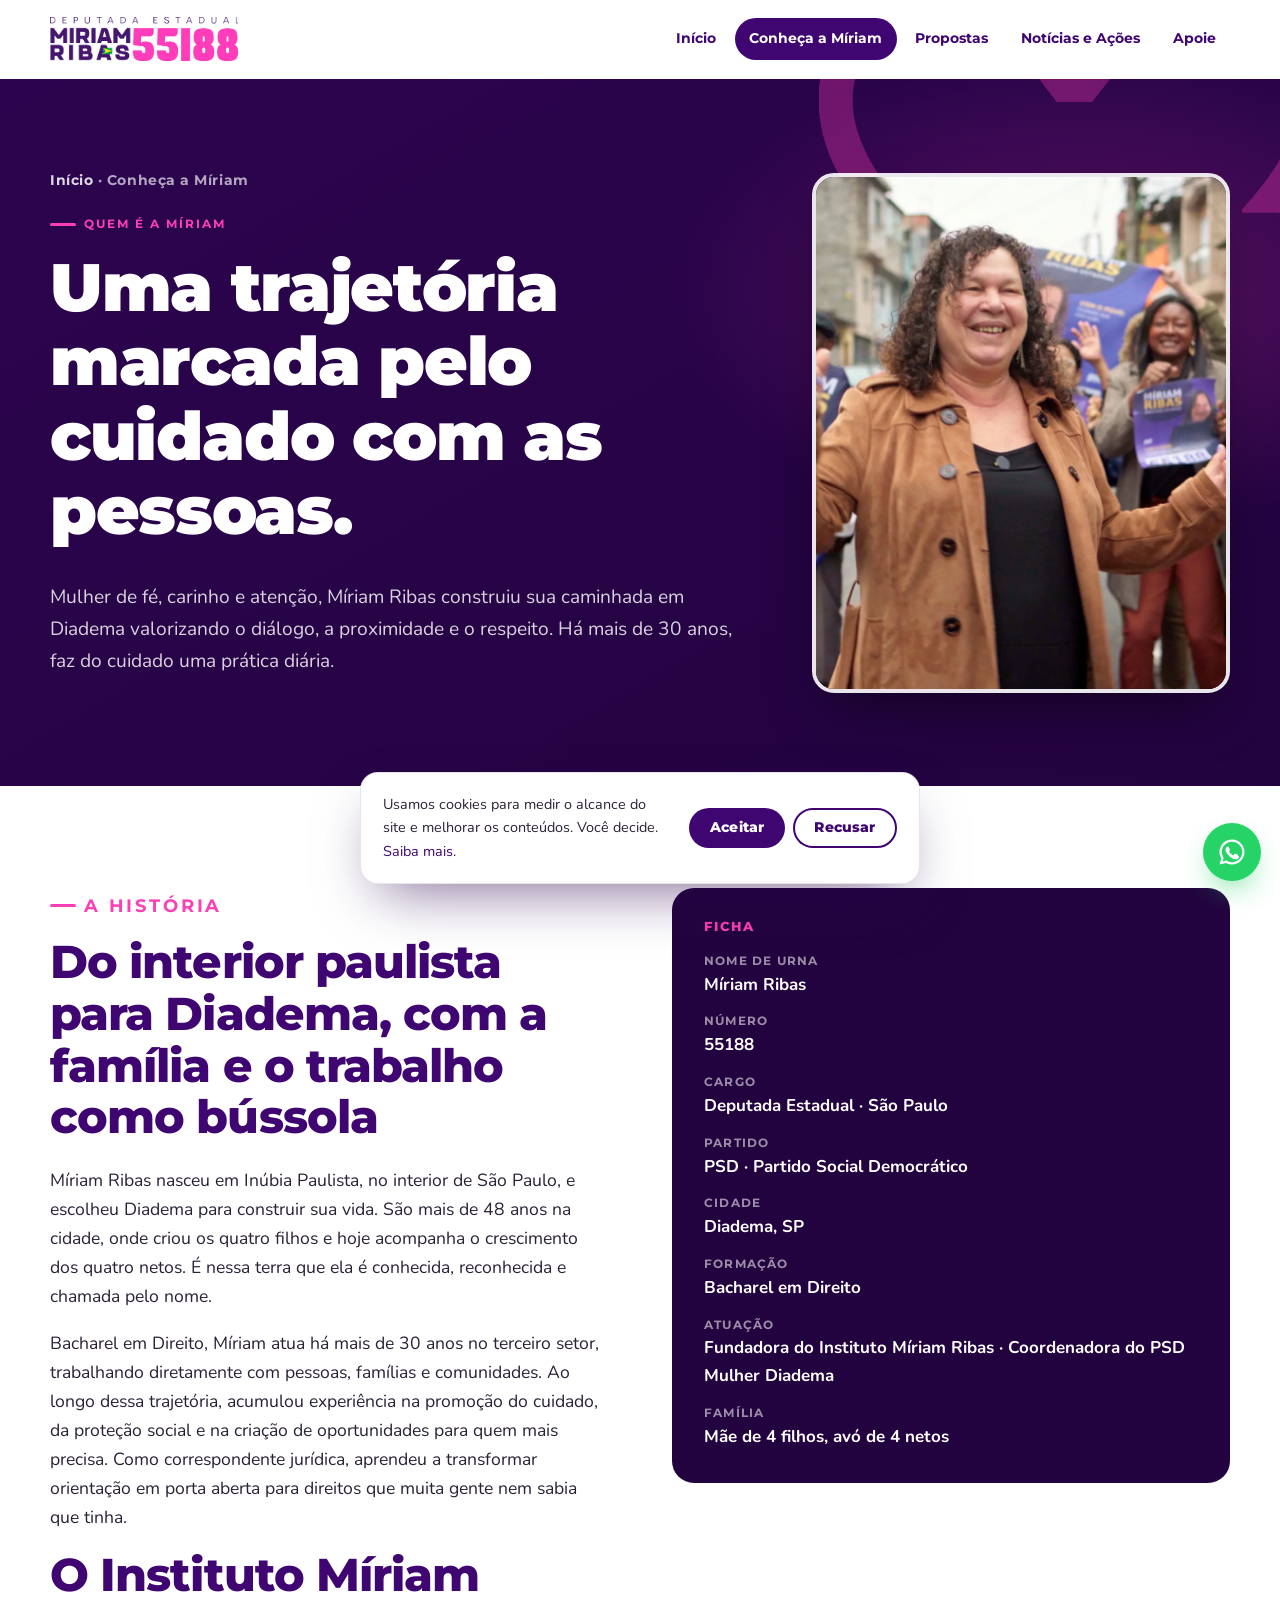
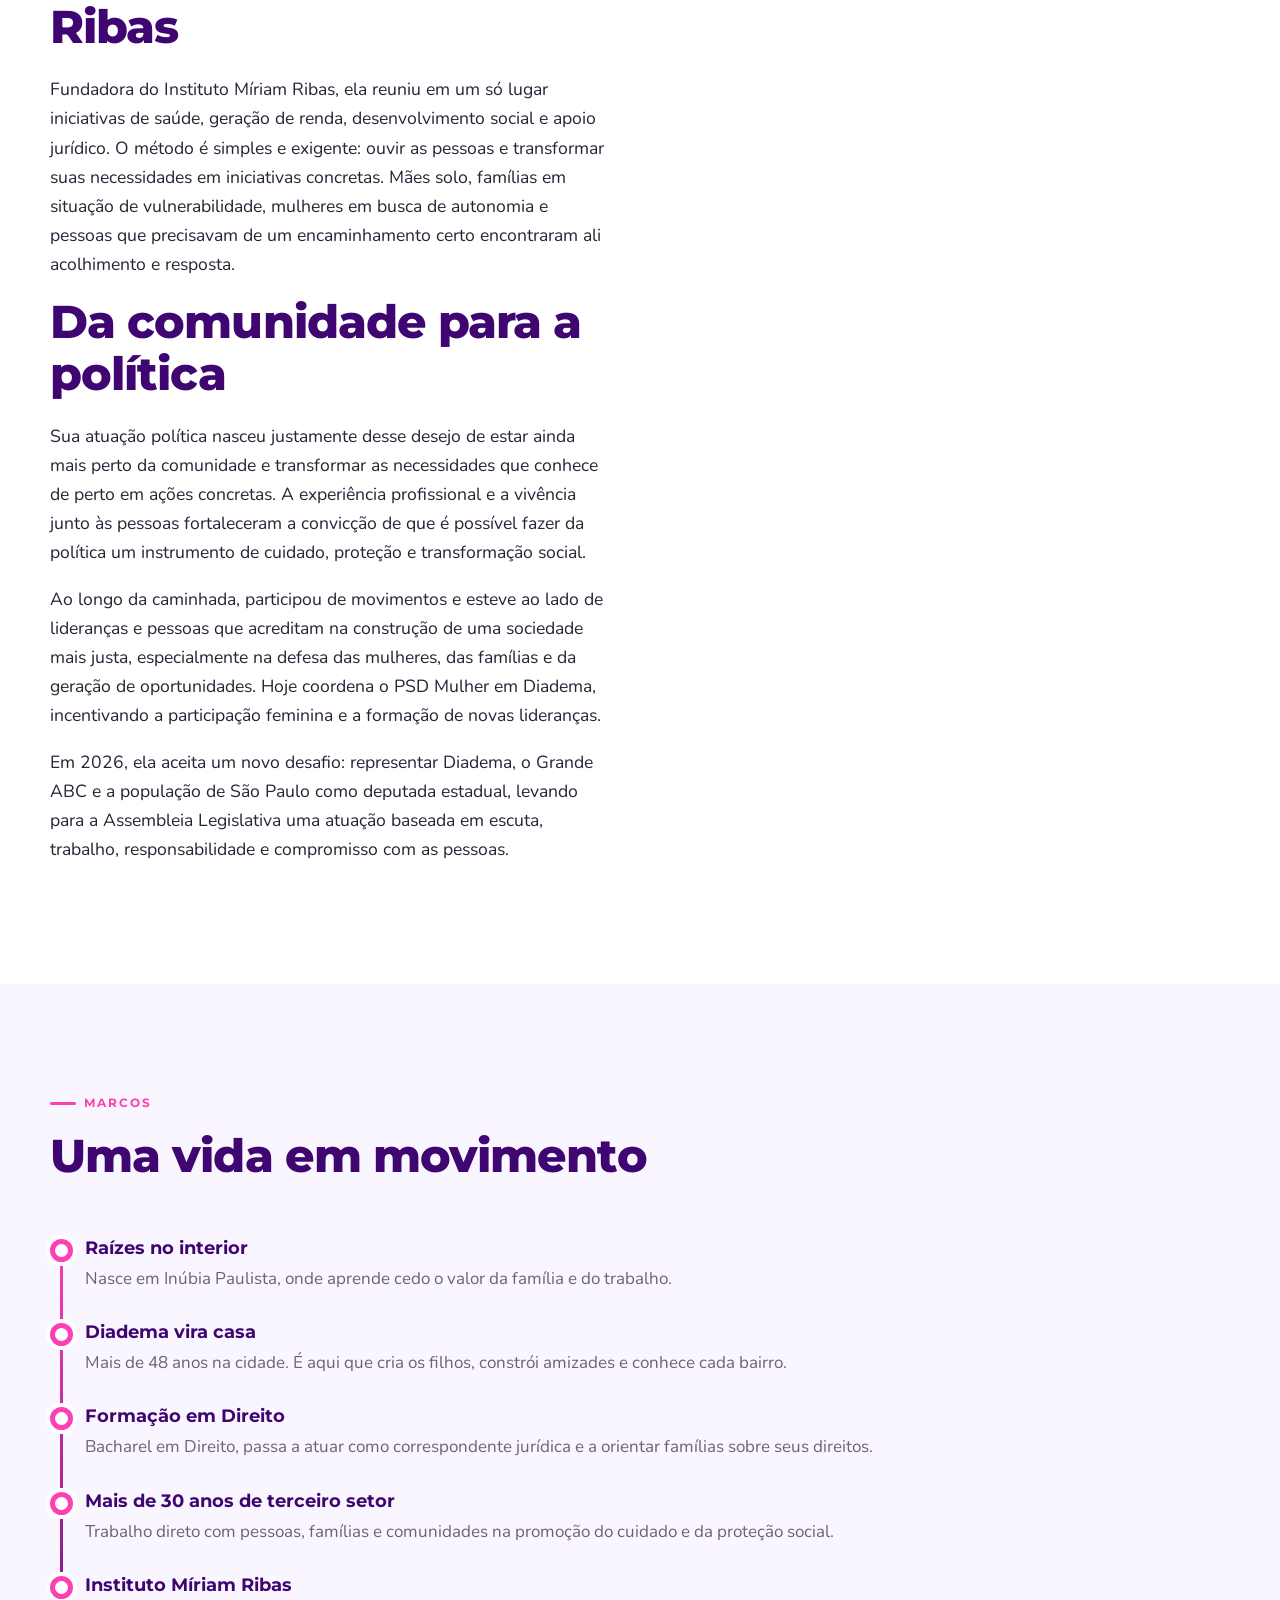
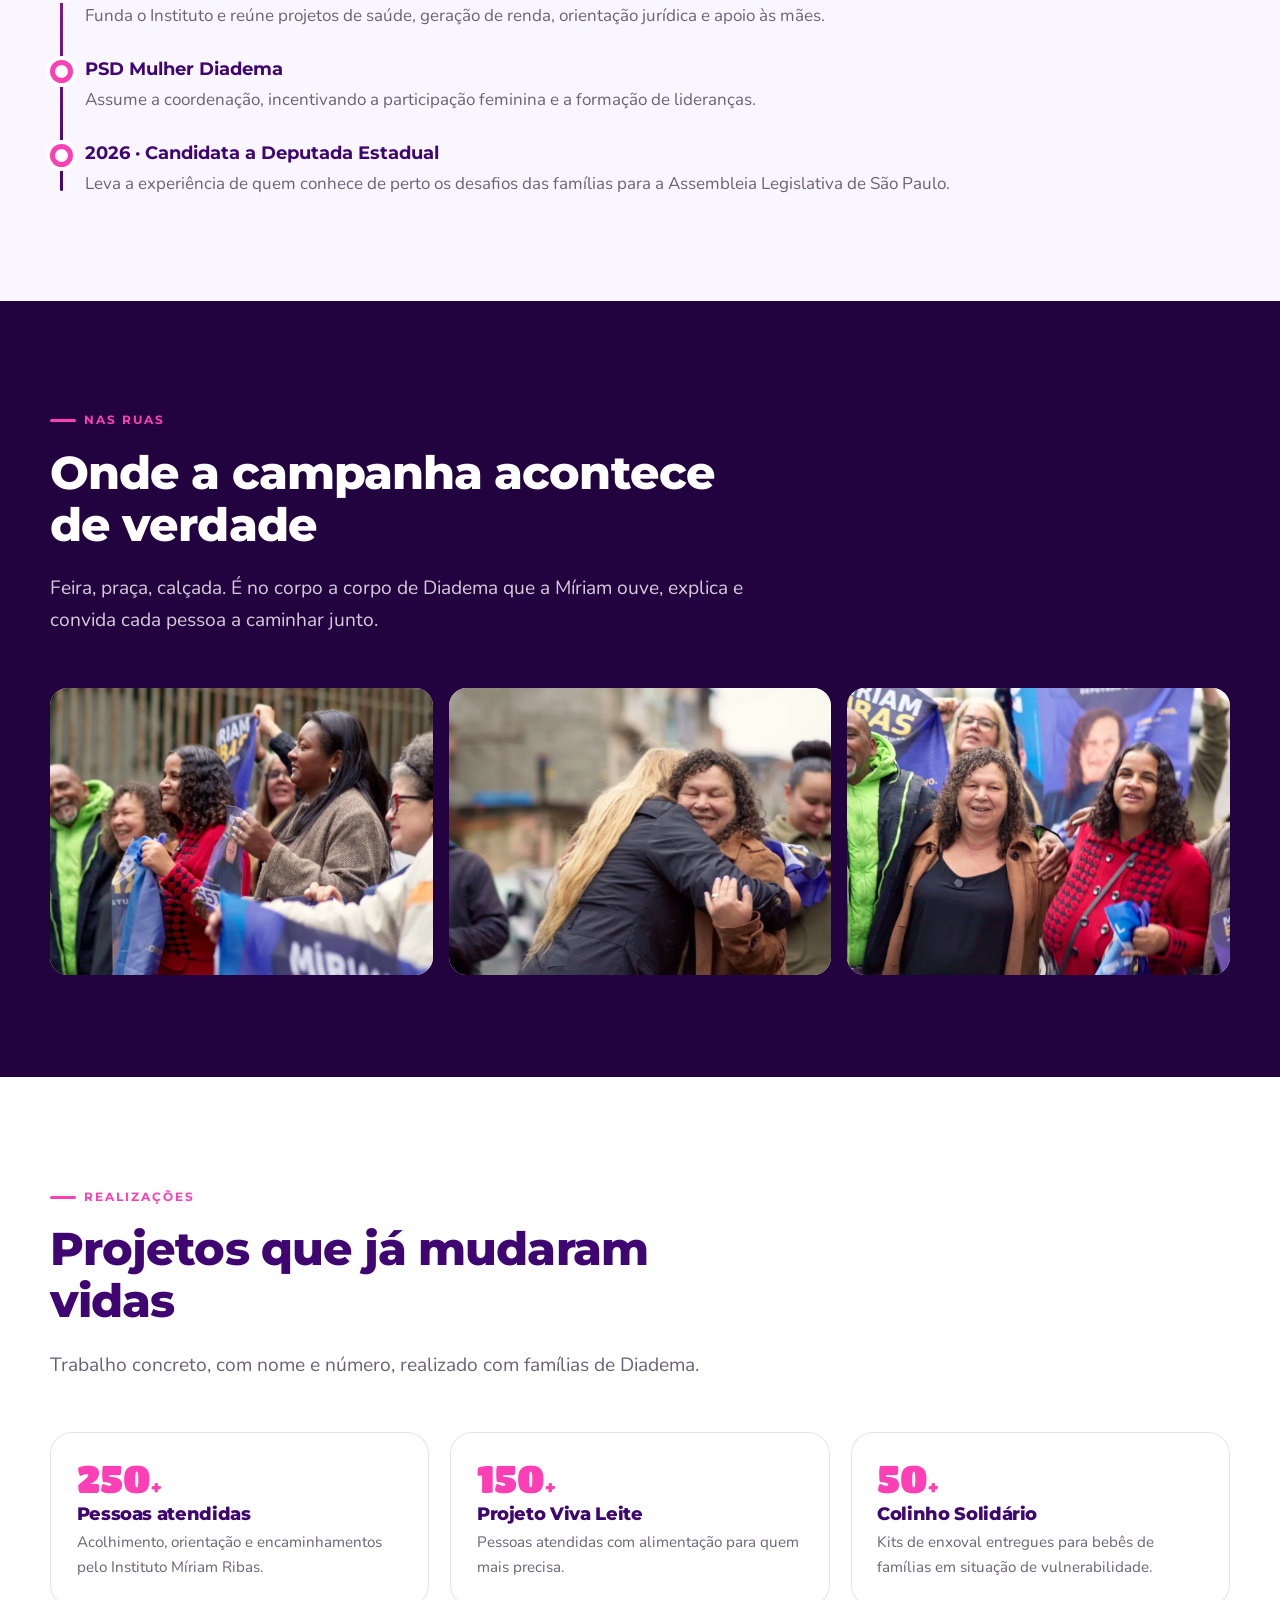
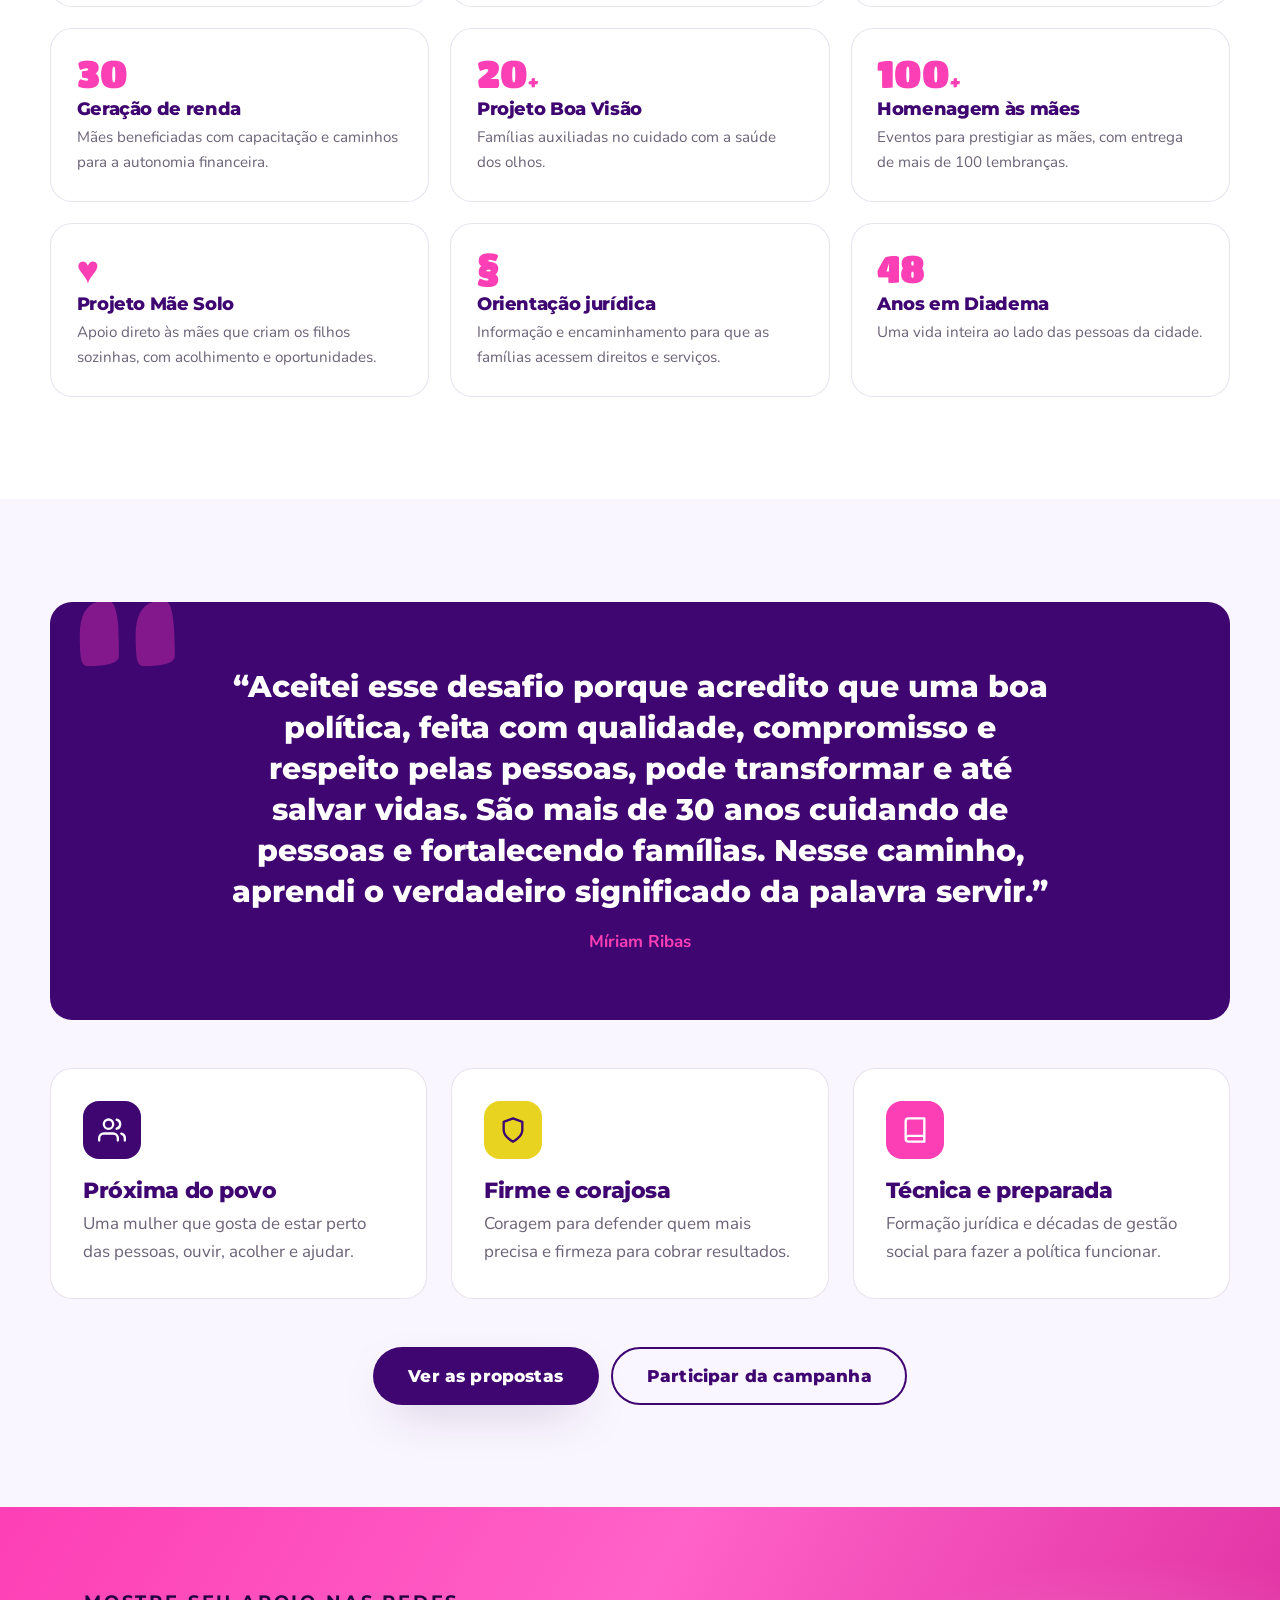
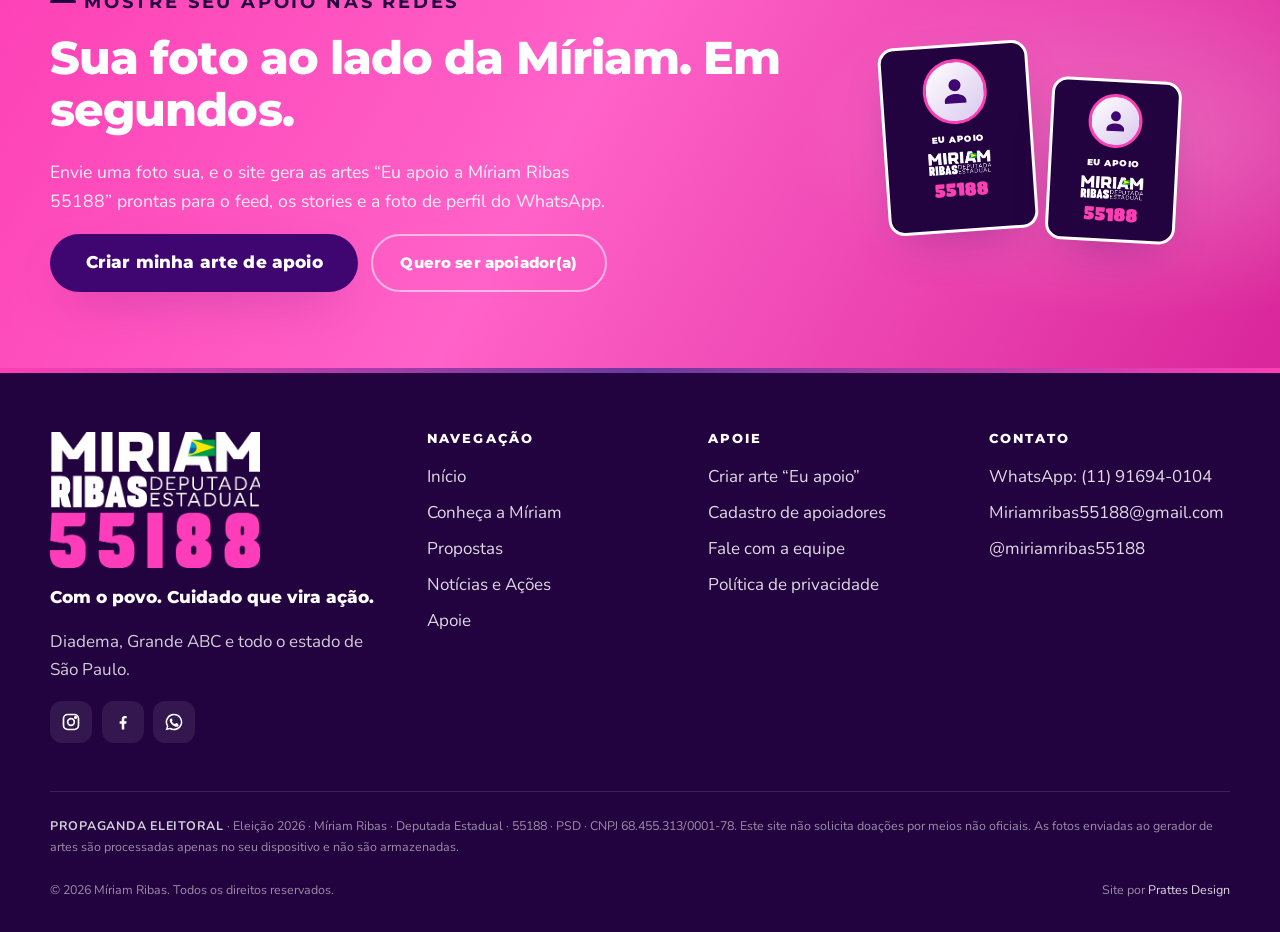
==== conheca-a-miriam.html @ 08754a98 "Links absolutos de volta para https (certificado emitido)" ====
<!DOCTYPE html>
<html lang="pt-BR">
<head>
  <meta charset="UTF-8">
  <meta name="viewport" content="width=device-width, initial-scale=1">
  <meta name="robots" content="noindex, nofollow" data-prelancamento>
  <title>Conheça a Míriam · Míriam Ribas 55188 · Deputada Estadual</title>
  <meta name="description" content="A história de Míriam Ribas: 48 anos em Diadema, bacharel em Direito, mais de 30 anos no terceiro setor, fundadora do Instituto Míriam Ribas e coordenadora do PSD Mulher.">
  <link rel="canonical" href="https://miriamribas.com.br/conheca-a-miriam.html">
  <meta property="og:url" content="https://miriamribas.com.br/conheca-a-miriam.html">
  <meta name="theme-color" content="#3F0672">
  <meta property="og:type" content="profile">
  <meta property="og:title" content="Conheça a Míriam Ribas · 55188">
  <meta property="og:description" content="Uma trajetória marcada pelo cuidado com as pessoas, pelo amor à família e pela disposição em ajudar quem precisa.">
  <meta property="og:image" content="https://miriamribas.com.br/assets/img/og-image.jpg">
  <meta property="og:image:width" content="1200">
  <meta property="og:image:height" content="630">
  
  
  <link rel="icon" href="assets/img/favicon.svg" type="image/svg+xml">
  <link rel="preconnect" href="https://fonts.googleapis.com">
  <link rel="preconnect" href="https://fonts.gstatic.com" crossorigin>
  <link href="https://fonts.googleapis.com/css2?family=Montserrat:wght@700;800;900&family=Nunito:wght@400;600;700&family=Titan+One&display=swap" rel="stylesheet">
  <link rel="stylesheet" href="assets/css/style.css">
</head>
<body data-page="conheca">
<!-- header:start (gerado a partir de partials/header.html · não edite aqui, edite o partial e rode: node tools/sync-partials.js) -->
<a class="sr-only" href="#conteudo">Ir para o conteúdo</a>
<header class="header">
  <div class="container header__inner">
    <a class="header__logo" href="index.html" aria-label="Míriam Ribas · Deputada Estadual · Início">
      <img src="assets/img/logo-horizontal.png" alt="Míriam Ribas · Deputada Estadual · 55188" width="1000" height="234">
    </a>
    <nav class="nav" id="menu" aria-label="Menu principal">
      <a href="index.html" data-nav="inicio">Início</a>
      <a href="conheca-a-miriam.html" data-nav="conheca">Conheça a Míriam</a>
      <a href="propostas.html" data-nav="propostas">Propostas</a>
      <a href="noticias.html" data-nav="noticias">Notícias e Ações</a>
      <a href="participe.html" data-nav="participe">Apoie</a>
    </nav>
    <button class="nav-toggle" type="button" aria-expanded="false" aria-controls="menu" aria-label="Abrir menu">
      <svg class="icon-menu" viewBox="0 0 24 24" fill="none" stroke="currentColor" stroke-width="2.4" stroke-linecap="round"><path d="M4 7h16M4 12h16M4 17h16"/></svg>
      <svg class="icon-close" viewBox="0 0 24 24" fill="none" stroke="currentColor" stroke-width="2.4" stroke-linecap="round"><path d="M6 6l12 12M18 6L6 18"/></svg>
    </button>
  </div>
</header>
<!-- header:end -->

<main id="conteudo">

  <section class="page-hero">
    <img class="page-hero__heart" src="assets/img/coracao-rosa.png" alt="" width="900" height="791" aria-hidden="true">
    <div class="container page-hero__inner">
      <div class="reveal">
        <div class="breadcrumb"><a href="index.html">Início</a> · Conheça a Míriam</div>
        <p class="eyebrow">Quem é a Míriam</p>
        <h1>Uma trajetória marcada pelo cuidado com as pessoas.</h1>
        <p class="lead">Mulher de fé, carinho e atenção, Míriam Ribas construiu sua caminhada em Diadema valorizando o diálogo, a proximidade e o respeito. Há mais de 30 anos, faz do cuidado uma prática diária.</p>
      </div>
      <div class="page-hero__img reveal" data-delay="1">
        <picture>
          <source srcset="assets/img/miriam-rua-01.webp" type="image/webp">
          <img src="assets/img/miriam-rua-01.jpg" alt="Míriam Ribas sorrindo nas ruas de Diadema" width="864" height="1080">
        </picture>
      </div>
    </div>
  </section>

  <section class="section">
    <div class="container historia">
      <div class="historia__texto">
        <div class="reveal">
          <p class="eyebrow">A história</p>
          <h2>Do interior paulista para Diadema, com a família e o trabalho como bússola</h2>
          <p>Míriam Ribas nasceu em Inúbia Paulista, no interior de São Paulo, e escolheu Diadema para construir sua vida. São mais de 48 anos na cidade, onde criou os quatro filhos e hoje acompanha o crescimento dos quatro netos. É nessa terra que ela é conhecida, reconhecida e chamada pelo nome.</p>
          <p>Bacharel em Direito, Míriam atua há mais de 30 anos no terceiro setor, trabalhando diretamente com pessoas, famílias e comunidades. Ao longo dessa trajetória, acumulou experiência na promoção do cuidado, da proteção social e na criação de oportunidades para quem mais precisa. Como correspondente jurídica, aprendeu a transformar orientação em porta aberta para direitos que muita gente nem sabia que tinha.</p>
        </div>
        <div class="reveal">
          <h2>O Instituto Míriam Ribas</h2>
          <p>Fundadora do Instituto Míriam Ribas, ela reuniu em um só lugar iniciativas de saúde, geração de renda, desenvolvimento social e apoio jurídico. O método é simples e exigente: ouvir as pessoas e transformar suas necessidades em iniciativas concretas. Mães solo, famílias em situação de vulnerabilidade, mulheres em busca de autonomia e pessoas que precisavam de um encaminhamento certo encontraram ali acolhimento e resposta.</p>
        </div>
        <div class="reveal">
          <h2>Da comunidade para a política</h2>
          <p>Sua atuação política nasceu justamente desse desejo de estar ainda mais perto da comunidade e transformar as necessidades que conhece de perto em ações concretas. A experiência profissional e a vivência junto às pessoas fortaleceram a convicção de que é possível fazer da política um instrumento de cuidado, proteção e transformação social.</p>
          <p>Ao longo da caminhada, participou de movimentos e esteve ao lado de lideranças e pessoas que acreditam na construção de uma sociedade mais justa, especialmente na defesa das mulheres, das famílias e da geração de oportunidades. Hoje coordena o PSD Mulher em Diadema, incentivando a participação feminina e a formação de novas lideranças.</p>
          <p>Em 2026, ela aceita um novo desafio: representar Diadema, o Grande ABC e a população de São Paulo como deputada estadual, levando para a Assembleia Legislativa uma atuação baseada em escuta, trabalho, responsabilidade e compromisso com as pessoas.</p>
        </div>
      </div>
      <aside class="historia__aside reveal" data-delay="1">
        <div class="ficha">
          <h3>Ficha</h3>
          <dl>
            <div><dt>Nome de urna</dt><dd>Míriam Ribas</dd></div>
            <div><dt>Número</dt><dd>55188</dd></div>
            <div><dt>Cargo</dt><dd>Deputada Estadual · São Paulo</dd></div>
            <div><dt>Partido</dt><dd>PSD · Partido Social Democrático</dd></div>
            <div><dt>Cidade</dt><dd>Diadema, SP</dd></div>
            <div><dt>Formação</dt><dd>Bacharel em Direito</dd></div>
            <div><dt>Atuação</dt><dd>Fundadora do Instituto Míriam Ribas · Coordenadora do PSD Mulher Diadema</dd></div>
            <div><dt>Família</dt><dd>Mãe de 4 filhos, avó de 4 netos</dd></div>
          </dl>
        </div>
      </aside>
    </div>
  </section>

  <section class="section section--creme">
    <div class="container">
      <div class="section-head reveal">
        <p class="eyebrow">Marcos</p>
        <h2>Uma vida em movimento</h2>
      </div>
      <div class="timeline">
        <div class="timeline__item reveal"><strong>Raízes no interior</strong><p>Nasce em Inúbia Paulista, onde aprende cedo o valor da família e do trabalho.</p></div>
        <div class="timeline__item reveal"><strong>Diadema vira casa</strong><p>Mais de 48 anos na cidade. É aqui que cria os filhos, constrói amizades e conhece cada bairro.</p></div>
        <div class="timeline__item reveal"><strong>Formação em Direito</strong><p>Bacharel em Direito, passa a atuar como correspondente jurídica e a orientar famílias sobre seus direitos.</p></div>
        <div class="timeline__item reveal"><strong>Mais de 30 anos de terceiro setor</strong><p>Trabalho direto com pessoas, famílias e comunidades na promoção do cuidado e da proteção social.</p></div>
        <div class="timeline__item reveal"><strong>Instituto Míriam Ribas</strong><p>Funda o Instituto e reúne projetos de saúde, geração de renda, orientação jurídica e apoio às mães.</p></div>
        <div class="timeline__item reveal"><strong>PSD Mulher Diadema</strong><p>Assume a coordenação, incentivando a participação feminina e a formação de lideranças.</p></div>
        <div class="timeline__item reveal"><strong>2026 · Candidata a Deputada Estadual</strong><p>Leva a experiência de quem conhece de perto os desafios das famílias para a Assembleia Legislativa de São Paulo.</p></div>
      </div>
    </div>
  </section>

  <section class="section section--roxo" id="nas-ruas">
    <div class="container">
      <div class="section-head reveal">
        <p class="eyebrow">Nas ruas</p>
        <h2>Onde a campanha acontece de verdade</h2>
        <p class="lead">Feira, praça, calçada. É no corpo a corpo de Diadema que a Míriam ouve, explica e convida cada pessoa a caminhar junto.</p>
      </div>
      <div class="galeria-strip reveal">
        <a href="assets/img/miriam-rua-09.jpg" data-lightbox data-alt="Míriam Ribas com apoiadores nas ruas de Diadema"><img src="assets/img/miriam-rua-09.webp" alt="Míriam Ribas com apoiadores nas ruas de Diadema" loading="lazy"></a>
        <a href="assets/img/miriam-rua-08.jpg" data-lightbox data-alt="Míriam Ribas abraça uma apoiadora"><img src="assets/img/miriam-rua-08.webp" alt="Míriam Ribas abraça uma apoiadora" loading="lazy"></a>
        <a href="assets/img/miriam-rua-10.jpg" data-lightbox data-alt="Míriam Ribas conversa com moradores"><img src="assets/img/miriam-rua-10.webp" alt="Míriam Ribas conversa com moradores" loading="lazy"></a>
      </div>
    </div>
  </section>

  <section class="section">
    <div class="container">
      <div class="section-head reveal">
        <p class="eyebrow">Realizações</p>
        <h2>Projetos que já mudaram vidas</h2>
        <p class="lead">Trabalho concreto, com nome e número, realizado com famílias de Diadema.</p>
      </div>
      <div class="projetos">
        <div class="projeto reveal"><div class="projeto__num">250<small>+</small></div><h3>Pessoas atendidas</h3><p>Acolhimento, orientação e encaminhamentos pelo Instituto Míriam Ribas.</p></div>
        <div class="projeto reveal" data-delay="1"><div class="projeto__num">150<small>+</small></div><h3>Projeto Viva Leite</h3><p>Pessoas atendidas com alimentação para quem mais precisa.</p></div>
        <div class="projeto reveal" data-delay="2"><div class="projeto__num">50<small>+</small></div><h3>Colinho Solidário</h3><p>Kits de enxoval entregues para bebês de famílias em situação de vulnerabilidade.</p></div>
        <div class="projeto reveal"><div class="projeto__num">30</div><h3>Geração de renda</h3><p>Mães beneficiadas com capacitação e caminhos para a autonomia financeira.</p></div>
        <div class="projeto reveal" data-delay="1"><div class="projeto__num">20<small>+</small></div><h3>Projeto Boa Visão</h3><p>Famílias auxiliadas no cuidado com a saúde dos olhos.</p></div>
        <div class="projeto reveal" data-delay="2"><div class="projeto__num">100<small>+</small></div><h3>Homenagem às mães</h3><p>Eventos para prestigiar as mães, com entrega de mais de 100 lembranças.</p></div>
        <div class="projeto reveal"><div class="projeto__num">♥</div><h3>Projeto Mãe Solo</h3><p>Apoio direto às mães que criam os filhos sozinhas, com acolhimento e oportunidades.</p></div>
        <div class="projeto reveal" data-delay="1"><div class="projeto__num">§</div><h3>Orientação jurídica</h3><p>Informação e encaminhamento para que as famílias acessem direitos e serviços.</p></div>
        <div class="projeto reveal" data-delay="2"><div class="projeto__num">48</div><h3>Anos em Diadema</h3><p>Uma vida inteira ao lado das pessoas da cidade.</p></div>
      </div>
    </div>
  </section>

  <section class="section section--creme">
    <div class="container">
      <div class="citacao reveal">
        <p>“Aceitei esse desafio porque acredito que uma boa política, feita com qualidade, compromisso e respeito pelas pessoas, pode transformar e até salvar vidas. São mais de 30 anos cuidando de pessoas e fortalecendo famílias. Nesse caminho, aprendi o verdadeiro significado da palavra servir.”</p>
        <cite>Míriam Ribas</cite>
      </div>
      <div class="grid grid--3 mt-3">
        <div class="card reveal">
          <div class="card__icon"><svg viewBox="0 0 24 24" fill="none" stroke="currentColor" stroke-width="2" stroke-linecap="round" stroke-linejoin="round"><path d="M17 21v-2a4 4 0 0 0-4-4H5a4 4 0 0 0-4 4v2"/><circle cx="9" cy="7" r="4"/><path d="M23 21v-2a4 4 0 0 0-3-3.87M16 3.13a4 4 0 0 1 0 7.75"/></svg></div>
          <h3>Próxima do povo</h3><p>Uma mulher que gosta de estar perto das pessoas, ouvir, acolher e ajudar.</p>
        </div>
        <div class="card reveal" data-delay="1">
          <div class="card__icon"><svg viewBox="0 0 24 24" fill="none" stroke="currentColor" stroke-width="2" stroke-linecap="round" stroke-linejoin="round"><path d="M12 22s8-4 8-10V5l-8-3-8 3v7c0 6 8 10 8 10z"/></svg></div>
          <h3>Firme e corajosa</h3><p>Coragem para defender quem mais precisa e firmeza para cobrar resultados.</p>
        </div>
        <div class="card reveal" data-delay="2">
          <div class="card__icon"><svg viewBox="0 0 24 24" fill="none" stroke="currentColor" stroke-width="2" stroke-linecap="round" stroke-linejoin="round"><path d="M4 19.5A2.5 2.5 0 0 1 6.5 17H20M4 19.5A2.5 2.5 0 0 0 6.5 22H20V2H6.5A2.5 2.5 0 0 0 4 4.5v15z"/></svg></div>
          <h3>Técnica e preparada</h3><p>Formação jurídica e décadas de gestão social para fazer a política funcionar.</p>
        </div>
      </div>
      <div class="center mt-3 reveal">
        <div class="btn-group" style="justify-content:center">
          <a href="propostas.html" class="btn btn--roxo btn--lg">Ver as propostas</a>
          <a href="participe.html" class="btn btn--outline btn--lg">Participar da campanha</a>
        </div>
      </div>
    </div>
  </section>

</main>

<!-- footer:start (gerado a partir de partials/footer.html · não edite aqui, edite o partial e rode: node tools/sync-partials.js) -->
<section class="apoio-banner" id="apoio-banner">
  <div class="container apoio-banner__inner">
    <div class="reveal">
      <p class="eyebrow">Mostre seu apoio nas redes</p>
      <h2>Sua foto ao lado da Míriam. Em segundos.</h2>
      <p>Envie uma foto sua, e o site gera as artes “Eu apoio a Míriam Ribas 55188” prontas para o feed, os stories e a foto de perfil do WhatsApp.</p>
      <div class="btn-group">
        <a href="participe.html#eu-apoio" class="btn btn--roxo btn--lg">Criar minha arte de apoio</a>
        <a href="participe.html#cadastro" class="btn btn--outline-branco">Quero ser apoiador(a)</a>
      </div>
    </div>
    <div class="apoio-banner__mock reveal" data-delay="2" aria-hidden="true">
      <div class="apoio-mock">
        <div class="apoio-mock__foto"><svg viewBox="0 0 24 24" fill="currentColor"><path d="M12 12a4.5 4.5 0 1 0 0-9 4.5 4.5 0 0 0 0 9Zm0 2c-4 0-8 2-8 5v2h16v-2c0-3-4-5-8-5Z"/></svg></div>
        <div class="apoio-mock__txt">Eu apoio</div>
        <img src="assets/img/logo-branco-topo.png" alt="">
        <div class="apoio-mock__num">55188</div>
      </div>
      <div class="apoio-mock">
        <div class="apoio-mock__foto"><svg viewBox="0 0 24 24" fill="currentColor"><path d="M12 12a4.5 4.5 0 1 0 0-9 4.5 4.5 0 0 0 0 9Zm0 2c-4 0-8 2-8 5v2h16v-2c0-3-4-5-8-5Z"/></svg></div>
        <div class="apoio-mock__txt">Eu apoio</div>
        <img src="assets/img/logo-branco-topo.png" alt="">
        <div class="apoio-mock__num">55188</div>
      </div>
    </div>
  </div>
</section>

<footer class="footer">
  <div class="container">
    <div class="footer__grid">
      <div class="footer__logo">
        <img src="assets/img/logo-branco.png" alt="Míriam Ribas · Deputada Estadual · 55188" width="928" height="598">
        <p class="footer__slogan">Com o povo. Cuidado que vira ação.</p>
        <p>Diadema, Grande ABC e todo o estado de São Paulo.</p>
        <div class="footer__social">
          <a data-instagram href="#" aria-label="Instagram"><svg viewBox="0 0 24 24" fill="none" stroke="currentColor" stroke-width="2" stroke-linecap="round" stroke-linejoin="round"><rect x="3" y="3" width="18" height="18" rx="5"/><circle cx="12" cy="12" r="4"/><circle cx="17.5" cy="6.5" r="1" fill="currentColor"/></svg></a>
          <a data-facebook href="#" aria-label="Facebook"><svg viewBox="0 0 24 24" fill="currentColor"><path d="M13.5 21v-7h2.4l.4-3h-2.8V9.1c0-.9.3-1.5 1.5-1.5h1.4V5c-.3 0-1.2-.1-2.2-.1-2.2 0-3.7 1.3-3.7 3.8V11H8v3h2.5v7h3Z"/></svg></a>
          <a data-wa href="#" aria-label="WhatsApp"><svg viewBox="0 0 24 24" fill="currentColor"><path d="M12 2a10 10 0 0 0-8.6 15.1L2 22l5-1.3A10 10 0 1 0 12 2Zm0 18.2a8.2 8.2 0 0 1-4.2-1.2l-.3-.2-3 .8.8-2.9-.2-.3A8.2 8.2 0 1 1 12 20.2Zm4.5-6.1c-.2-.1-1.5-.7-1.7-.8-.2-.1-.4-.1-.6.1l-.8 1c-.1.2-.3.2-.5.1a6.7 6.7 0 0 1-3.3-2.9c-.3-.4.2-.4.7-1.3.1-.2 0-.3 0-.4l-.8-1.8c-.2-.5-.4-.4-.6-.4h-.5a1 1 0 0 0-.7.3 3 3 0 0 0-.9 2.2c0 1.3 1 2.6 1.1 2.8.1.2 1.9 2.9 4.6 4.1 1.7.7 2.4.8 3.2.7.5-.1 1.5-.6 1.7-1.2.2-.6.2-1.1.1-1.2l-.5-.3Z"/></svg></a>
        </div>
      </div>
      <div>
        <h4>Navegação</h4>
        <ul>
          <li><a href="index.html">Início</a></li>
          <li><a href="conheca-a-miriam.html">Conheça a Míriam</a></li>
          <li><a href="propostas.html">Propostas</a></li>
          <li><a href="noticias.html">Notícias e Ações</a></li>
          <li><a href="participe.html">Apoie</a></li>
        </ul>
      </div>
      <div>
        <h4>Apoie</h4>
        <ul>
          <li><a href="participe.html#eu-apoio">Criar arte “Eu apoio”</a></li>
          <li><a href="participe.html#cadastro">Cadastro de apoiadores</a></li>
          <li><a href="participe.html#contato">Fale com a equipe</a></li>
          <li><a href="politica-de-privacidade.html">Política de privacidade</a></li>
        </ul>
      </div>
      <div>
        <h4>Contato</h4>
        <ul>
          <li><a data-wa href="#">WhatsApp: <span data-wa-number></span></a></li>
          <li><a data-mail data-mail-text href="#">e-mail</a></li>
          <li><a data-instagram href="#">@miriamribas55188</a></li>
        </ul>
      </div>
    </div>
    <div class="footer__legal">
      <p><strong>Propaganda eleitoral</strong> · Eleição 2026 · Míriam Ribas · Deputada Estadual · 55188 · PSD · CNPJ 68.455.313/0001-78. Este site não solicita doações por meios não oficiais. As fotos enviadas ao gerador de artes são processadas apenas no seu dispositivo e não são armazenadas.</p>
      <div class="footer__credit">
        <span>© <span data-year>2026</span> Míriam Ribas. Todos os direitos reservados.</span>
        <span>Site por <a href="https://www.prattesdesign.com.br" target="_blank" rel="noopener">Prattes Design</a></span>
      </div>
    </div>
  </div>
</footer>

<a data-wa class="wa-float" href="#" aria-label="Falar no WhatsApp da campanha">
  <svg viewBox="0 0 24 24" fill="currentColor"><path d="M12 2a10 10 0 0 0-8.6 15.1L2 22l5-1.3A10 10 0 1 0 12 2Zm0 18.2a8.2 8.2 0 0 1-4.2-1.2l-.3-.2-3 .8.8-2.9-.2-.3A8.2 8.2 0 1 1 12 20.2Zm4.5-6.1c-.2-.1-1.5-.7-1.7-.8-.2-.1-.4-.1-.6.1l-.8 1c-.1.2-.3.2-.5.1a6.7 6.7 0 0 1-3.3-2.9c-.3-.4.2-.4.7-1.3.1-.2 0-.3 0-.4l-.8-1.8c-.2-.5-.4-.4-.6-.4h-.5a1 1 0 0 0-.7.3 3 3 0 0 0-.9 2.2c0 1.3 1 2.6 1.1 2.8.1.2 1.9 2.9 4.6 4.1 1.7.7 2.4.8 3.2.7.5-.1 1.5-.6 1.7-1.2.2-.6.2-1.1.1-1.2l-.5-.3Z"/></svg>
</a>

<div class="cookie" role="dialog" aria-label="Aviso de cookies">
  <p>Usamos cookies para medir o alcance do site e melhorar os conteúdos. Você decide. <a href="politica-de-privacidade.html">Saiba mais</a>.</p>
  <div class="btn-group">
    <button class="btn btn--roxo btn--sm" type="button" data-cookie="aceito">Aceitar</button>
    <button class="btn btn--outline btn--sm" type="button" data-cookie="recusado">Recusar</button>
  </div>
</div>

<div class="lightbox" aria-hidden="true">
  <button class="lightbox__close" type="button" aria-label="Fechar"><svg width="22" height="22" viewBox="0 0 24 24" fill="none" stroke="currentColor" stroke-width="2.4" stroke-linecap="round"><path d="M6 6l12 12M18 6L6 18"/></svg></button>
  <img src="" alt="">
</div>

<script src="assets/js/main.js"></script>
<!-- footer:end -->
</body>
</html>
---- assets/css/style.css ----
/* =====================================================================
   Míriam Ribas 55188 · Deputada Estadual · Site oficial
   Identidade (manual set/2026): roxo #3F0672 · magenta #FD3FB5 · amarelo #E8D320 · azul #1D0D7D · branco
   ===================================================================== */

:root {
  /* Manual de identidade (set/2026): Roxo força #3F0672 · Amarelo esperança #E8D320 · Branco cuidado ·
     Azul saúde #1D0D7D · Magenta iniciativa #FD3FB5 */
  --roxo: #3F0672;
  --roxo-700: #350560;
  --roxo-800: #2C044F;
  --roxo-900: #23033F;
  --roxo-claro: #6B3AA0;
  --rosa: #FD3FB5;
  --rosa-escuro: #D9269A;
  --rosa-claro: #FFE4F5;
  --amarelo: #E8D320;
  --azul: #1D0D7D;
  --branco: #FFFFFF;
  --creme: #FAF6FF;
  --lilas: #EFE6FA;
  --texto: #2B2236;
  --texto-suave: #6B6277;
  --borda: rgba(70, 23, 110, .12);

  --font-titulo: "Montserrat", "Segoe UI", Arial, sans-serif;
  --font-corpo: "Nunito", "Segoe UI", Arial, sans-serif;
  --font-numero: "Titan One", "Montserrat", Arial, sans-serif;

  --radius: 22px;
  --radius-sm: 12px;
  --shadow: 0 18px 50px -20px rgba(38, 2, 77, .35);
  --shadow-rosa: 0 14px 34px -12px rgba(255, 61, 186, .55);
  --container: 1180px;
  --header-h: 78px;
  --ease: cubic-bezier(.2, .8, .2, 1);
}

*, *::before, *::after { box-sizing: border-box; }
html { scroll-behavior: smooth; -webkit-text-size-adjust: 100%; }
body {
  margin: 0;
  font-family: var(--font-corpo);
  font-size: 17px;
  line-height: 1.65;
  color: var(--texto);
  background: var(--branco);
  overflow-x: clip;
}
img, picture, video, canvas, svg { display: block; max-width: 100%; }
img { height: auto; } /* evita que o atributo height estique a imagem quando o CSS define só a largura */
a { color: var(--roxo); text-decoration: none; }
a:hover { text-decoration: underline; text-underline-offset: 3px; }
button { font: inherit; cursor: pointer; }
h1, h2, h3, h4 {
  font-family: var(--font-titulo);
  font-weight: 800;
  line-height: 1.12;
  letter-spacing: -.02em;
  color: var(--roxo);
  margin: 0 0 .5em;
}
h1 { font-size: clamp(2.4rem, 5.2vw, 4.2rem); font-weight: 900; }
h2 { font-size: clamp(1.9rem, 3.6vw, 2.9rem); }
h3 { font-size: 1.35rem; }
p { margin: 0 0 1em; }
.lead { font-size: 1.2rem; color: var(--texto-suave); }
.sr-only {
  position: absolute; width: 1px; height: 1px; padding: 0; margin: -1px;
  overflow: hidden; clip: rect(0, 0, 0, 0); white-space: nowrap; border: 0;
}
:focus-visible { outline: 3px solid var(--rosa); outline-offset: 3px; }

.container { width: min(var(--container), 100% - 2.5rem); margin-inline: auto; }
.section { padding: clamp(4rem, 8vw, 7rem) 0; position: relative; }
.section--creme { background: var(--creme); }
.section--roxo { background: var(--roxo-900); color: #fff; }
.section--roxo h2, .section--roxo h3 { color: #fff; }
.section--roxo .lead { color: rgba(255, 255, 255, .8); }
.section-head { max-width: 720px; margin-bottom: clamp(2rem, 4vw, 3.5rem); }
.section-head.center { margin-inline: auto; text-align: center; }

.eyebrow {
  display: inline-flex; align-items: center; gap: .5rem;
  font-family: var(--font-titulo); font-weight: 700; font-size: .78rem;
  letter-spacing: .16em; text-transform: uppercase; color: var(--rosa);
  margin-bottom: 1rem;
}
.eyebrow::before { content: ""; width: 26px; height: 3px; background: var(--rosa); border-radius: 3px; }
.section--roxo .eyebrow { color: var(--rosa); }

/* ---------- botões ---------- */
.btn {
  display: inline-flex; align-items: center; justify-content: center; gap: .6rem;
  padding: .95rem 1.7rem; border-radius: 999px; border: 2px solid transparent;
  font-family: var(--font-titulo); font-weight: 800; font-size: .95rem;
  letter-spacing: .01em; line-height: 1; text-decoration: none !important;
  transition: transform .25s var(--ease), box-shadow .25s var(--ease), background .25s, color .25s, border-color .25s;
  white-space: nowrap;
}
.btn svg { width: 18px; height: 18px; flex: none; }
.btn:hover { transform: translateY(-2px); }
.btn:active { transform: translateY(0); }
.btn--rosa { background: var(--rosa); color: #fff; box-shadow: var(--shadow-rosa); }
.btn--rosa:hover { background: var(--rosa-escuro); }
.btn--roxo { background: var(--roxo); color: #fff; box-shadow: var(--shadow); }
.btn--roxo:hover { background: var(--roxo-700); }
.btn--branco { background: #fff; color: var(--roxo); }
.btn--branco:hover { background: var(--lilas); }
.btn--outline { border-color: var(--roxo); color: var(--roxo); background: transparent; }
.btn--outline:hover { background: var(--roxo); color: #fff; }
.btn--outline-branco { border-color: rgba(255, 255, 255, .55); color: #fff; background: transparent; }
.btn--outline-branco:hover { background: #fff; color: var(--roxo); }
.btn--lg { padding: 1.15rem 2.1rem; font-size: 1.05rem; }
.btn--sm { padding: .7rem 1.2rem; font-size: .85rem; }
.btn-group { display: flex; flex-wrap: wrap; gap: .8rem; }
@media (max-width: 480px) {
  .btn { white-space: normal; text-align: center; line-height: 1.2; }
  .btn--lg { padding: 1rem 1.5rem; font-size: 1rem; }
  .btn-group > .btn { flex: 1 1 auto; }
}

/* ---------- header ---------- */
.header {
  position: sticky; top: 0; z-index: 60;
  border-bottom: 1px solid transparent;
  transition: border-color .3s, box-shadow .3s;
}
/* o blur fica num pseudo-elemento: backdrop-filter no próprio header quebraria o position:fixed do menu mobile */
.header::before {
  content: ""; position: absolute; inset: 0; z-index: -1;
  background: rgba(255, 255, 255, .92);
  backdrop-filter: saturate(160%) blur(12px);
  -webkit-backdrop-filter: saturate(160%) blur(12px);
}
.header.is-scrolled { border-color: var(--borda); box-shadow: 0 10px 30px -22px rgba(38, 2, 77, .45); }
.header__inner { display: flex; align-items: center; justify-content: space-between; gap: 1.5rem; min-height: var(--header-h); }
.header__logo img { height: 44px; width: auto; }
@media (max-width: 600px) { .header__logo img { height: 36px; } }
.nav { display: flex; align-items: center; gap: .25rem; }
.nav a {
  padding: .55rem .9rem; border-radius: 999px;
  font-family: var(--font-titulo); font-weight: 700; font-size: .9rem; color: var(--roxo);
  transition: background .2s, color .2s; text-decoration: none !important;
}
.nav a:hover { background: var(--lilas); }
.nav a.is-active { background: var(--roxo); color: #fff; }
.header__cta { margin-left: .5rem; }
.nav-toggle {
  display: none; width: 46px; height: 46px; border: 0; border-radius: 12px;
  background: var(--lilas); color: var(--roxo); align-items: center; justify-content: center;
}
.nav-toggle svg { width: 24px; height: 24px; }
.nav-toggle .icon-close { display: none; }
body.nav-open .nav-toggle .icon-menu { display: none; }
body.nav-open .nav-toggle .icon-close { display: block; }

@media (max-width: 960px) {
  .nav-toggle { display: inline-flex; }
  .header__cta { display: none; }
  .nav {
    position: fixed; inset: var(--header-h) 0 0 0; z-index: 55;
    flex-direction: column; align-items: stretch; gap: .4rem;
    padding: 1.5rem 1.25rem 2rem; background: var(--roxo-900);
    transform: translateY(-8px); opacity: 0; pointer-events: none;
    transition: opacity .25s, transform .3s var(--ease);
    overflow-y: auto;
  }
  body.nav-open .nav { opacity: 1; transform: none; pointer-events: auto; }
  body.nav-open { overflow: hidden; }
  .nav a { color: #fff; font-size: 1.25rem; padding: .9rem 1rem; border-radius: 14px; }
  .nav a:hover { background: rgba(255, 255, 255, .08); }
  .nav a.is-active { background: var(--rosa); }
  .nav .nav__cta-mobile { display: inline-flex; margin-top: 1rem; }
}
@media (min-width: 961px) { .nav__cta-mobile { display: none !important; } }

/* ---------- hero ---------- */
.hero {
  position: relative; overflow: hidden; color: #fff;
  background:
    radial-gradient(900px 600px at 78% 40%, rgba(255, 61, 186, .22), transparent 60%),
    radial-gradient(700px 500px at 20% 90%, rgba(107, 58, 160, .5), transparent 60%),
    linear-gradient(160deg, var(--roxo-800) 0%, var(--roxo-900) 60%, #1B0238 100%);
}
.hero__inner {
  display: grid; grid-template-columns: 1.05fr .95fr; align-items: center; gap: 2rem;
  min-height: calc(100svh - var(--header-h)); padding: 3rem 0 0;
}
.hero__text { position: relative; z-index: 2; padding-bottom: 3rem; }
.hero__badge {
  display: inline-flex; align-items: center; gap: .9rem;
  padding: .45rem 1.2rem .45rem .9rem; border-radius: 999px;
  background: rgba(255, 255, 255, .08); border: 1px solid rgba(255, 255, 255, .18);
  font-family: var(--font-titulo); font-size: .8rem; font-weight: 700; letter-spacing: .08em; text-transform: uppercase;
  margin-bottom: 1.4rem;
}
/* número da candidata: grande, rosa sobre o roxo, com um reflexo que percorre só os dígitos */
.hero__badge .num {
  font-family: var(--font-numero); font-size: 2.1rem; line-height: 1; letter-spacing: .05em;
  color: var(--rosa);
  /* o gradiente tem rosa sólido nas duas pontas; a posição vai de 100% (faixa fora, à esquerda) a 0% (faixa fora, à direita),
     sempre dentro da própria imagem, sem repetição: o reflexo atravessa os 5 dígitos e some */
  background: linear-gradient(105deg, var(--rosa) 0%, var(--rosa) 42%, #FFEAF8 50%, var(--rosa) 58%, var(--rosa) 100%);
  background-size: 300% 100%; background-position: 100% 0; background-repeat: no-repeat;
  -webkit-background-clip: text; background-clip: text; -webkit-text-fill-color: transparent;
  filter: drop-shadow(0 3px 0 rgba(20, 0, 40, .55));
  animation: brilhoNumero 3.2s linear infinite; /* 1,2 s de reflexo + 2 s parado */
  padding-right: .1em; /* espaço para a sombra do último dígito */
}
@keyframes brilhoNumero { 0% { background-position: 100% 0; } 37.5%, 100% { background-position: 0% 0; } }
@media (prefers-reduced-motion: reduce) { .hero__badge .num { animation: none; background-position: 100% 0; } }
@media (max-width: 960px) { .hero__badge { gap: .7rem; padding-right: 1rem; font-size: .7rem; letter-spacing: .06em; } .hero__badge .num { font-size: 1.8rem; } }
.hero h1 { color: #fff; margin-bottom: .6em; }
.hero h1 .destaque { color: var(--rosa); }
.hero .lead { color: rgba(255, 255, 255, .82); max-width: 560px; font-size: 1.22rem; margin-bottom: 2rem; }
.hero__visual { position: relative; z-index: 1; align-self: end; }
.hero__heart {
  position: absolute; width: 118%; left: -9%; top: -4%; z-index: 0; height: auto;
  opacity: .5; pointer-events: none;
  animation: heartFloat 9s ease-in-out infinite;
}
@keyframes heartFloat { 0%, 100% { transform: translateY(0) rotate(-2deg); } 50% { transform: translateY(-14px) rotate(1deg); } }
.hero__photo {
  position: relative; z-index: 1; margin: 0 auto; width: min(100%, 560px);
  -webkit-mask-image: linear-gradient(to bottom, #000 78%, transparent 100%);
  mask-image: linear-gradient(to bottom, #000 78%, transparent 100%);
}
.hero__photo img { width: 100%; height: auto; }
.hero__number {
  position: absolute; z-index: 3; left: 50%; bottom: 4%; transform: translateX(-50%);
  font-family: var(--font-numero); font-size: clamp(4rem, 9vw, 7.6rem); line-height: 1; color: var(--rosa);
  letter-spacing: .02em; white-space: nowrap;
  text-shadow: 0 6px 0 var(--roxo-900), 0 8px 0 #fff, 0 26px 40px rgba(0, 0, 0, .4);
  -webkit-text-stroke: 2px #fff; paint-order: stroke fill;
}
.hero__scroll {
  position: absolute; left: 50%; bottom: 1.2rem; transform: translateX(-50%);
  color: rgba(255, 255, 255, .6); font-size: .75rem; letter-spacing: .2em; text-transform: uppercase;
  display: flex; flex-direction: column; align-items: center; gap: .4rem;
}
.hero__scroll span { width: 1px; height: 34px; background: linear-gradient(to bottom, var(--rosa), transparent); animation: scrollHint 1.8s ease-in-out infinite; }
@keyframes scrollHint { 0% { transform: scaleY(0); transform-origin: top; } 60% { transform: scaleY(1); transform-origin: top; } 100% { transform: scaleY(0); transform-origin: bottom; } }

@media (max-width: 960px) {
  .hero__inner { grid-template-columns: 1fr; min-height: 0; padding-top: 2.5rem; gap: 1rem; }
  .hero__text { padding-bottom: 1rem; text-align: center; }
  .hero .lead { margin-inline: auto; }
  .hero .btn-group { justify-content: center; }
  .hero__photo { width: min(100%, 420px); }
  .hero__number { bottom: 3%; font-size: clamp(3.4rem, 15vw, 5.5rem); }
  .hero__scroll { display: none; }
}

/* ---------- faixa de blocos (elemento gráfico do manual: ícones em blocos coloridos) ---------- */
.tiles { overflow: hidden; background: var(--roxo-900); border-top: 4px solid var(--amarelo); border-bottom: 4px solid var(--rosa); }
.tiles__track { display: flex; width: max-content; animation: tilesMove 48s linear infinite; }
.tiles__track:hover { animation-play-state: paused; }
.tile { width: 96px; height: 96px; flex: none; display: grid; place-items: center; color: #fff; }
.tile svg { width: 44px; height: 44px; fill: none; stroke: currentColor; stroke-width: 1.7; stroke-linecap: round; stroke-linejoin: round; }
.tile--roxo { background: var(--roxo); }
.tile--amarelo { background: var(--amarelo); color: var(--roxo); }
.tile--rosa { background: var(--rosa); }
.tile--azul { background: var(--azul); }
.tile--branco { background: #fff; color: var(--roxo); }
.tile--vote { font-family: var(--font-numero); font-size: 1.05rem; line-height: 1.05; text-align: center; letter-spacing: .02em; }
.tile--vote small { display: block; font-family: var(--font-titulo); font-weight: 900; font-size: .7rem; letter-spacing: .1em; margin-bottom: .15em; }
@keyframes tilesMove { to { transform: translateX(-50%); } }
@media (max-width: 600px) { .tile { width: 72px; height: 72px; } .tile svg { width: 32px; height: 32px; } .tile--vote { font-size: .8rem; } .tile--vote small { font-size: .55rem; } }

/* ícones dos cards nas cores do manual, alternando */
.grid > :nth-child(4n+1) .card__icon { background: var(--roxo); color: #fff; }
.grid > :nth-child(4n+2) .card__icon { background: var(--amarelo); color: var(--roxo); }
.grid > :nth-child(4n+3) .card__icon { background: var(--rosa); color: #fff; }
.grid > :nth-child(4n+4) .card__icon { background: var(--azul); color: #fff; }
.card--roxo .card__icon { background: rgba(255, 255, 255, .14) !important; color: #fff !important; }
.proposta:nth-child(4n+1) .proposta__icon { background: var(--roxo); }
.proposta:nth-child(4n+2) .proposta__icon { background: var(--amarelo); color: var(--roxo); }
.proposta:nth-child(4n+3) .proposta__icon { background: var(--rosa); }
.proposta:nth-child(4n+4) .proposta__icon { background: var(--azul); }

/* ---------- faixa marquee ---------- */
.marquee {
  background: var(--rosa); color: var(--roxo-900); overflow: hidden; padding: .9rem 0;
  font-family: var(--font-titulo); font-weight: 900; font-size: 1.05rem; letter-spacing: .14em; text-transform: uppercase;
  border-top: 3px solid var(--roxo-900); border-bottom: 3px solid var(--roxo-900);
}
.marquee__track { display: flex; width: max-content; animation: marquee 32s linear infinite; }
.marquee__track:hover { animation-play-state: paused; }
.marquee__track span { padding: 0 1.6rem; white-space: nowrap; display: inline-flex; align-items: center; gap: 1.6rem; }
.marquee__track span::after { content: "♥"; color: #fff; font-size: 1.1rem; }
@keyframes marquee { to { transform: translateX(-50%); } }

/* ---------- grids e cards ---------- */
.grid { display: grid; gap: 1.5rem; }
.grid--2 { grid-template-columns: repeat(2, 1fr); }
.grid--3 { grid-template-columns: repeat(3, 1fr); }
.grid--4 { grid-template-columns: repeat(4, 1fr); }
@media (max-width: 960px) { .grid--3, .grid--4 { grid-template-columns: repeat(2, 1fr); } }
@media (max-width: 600px) { .grid--2, .grid--3, .grid--4 { grid-template-columns: 1fr; } }

.card {
  background: #fff; border: 1px solid var(--borda); border-radius: var(--radius);
  padding: 2rem; position: relative; overflow: hidden;
  transition: transform .35s var(--ease), box-shadow .35s var(--ease), border-color .35s;
}
.card:hover { transform: translateY(-6px); box-shadow: var(--shadow); border-color: rgba(255, 61, 186, .35); }
.card__icon {
  width: 58px; height: 58px; border-radius: 16px; display: grid; place-items: center;
  background: var(--lilas); color: var(--roxo); margin-bottom: 1.2rem;
  transition: background .3s, color .3s, transform .3s var(--ease);
}
.card__icon svg { width: 28px; height: 28px; }
.card:hover .card__icon { background: var(--rosa); color: #fff; transform: rotate(-6deg) scale(1.05); }
.card h3 { margin-bottom: .5rem; }
.card p { color: var(--texto-suave); margin: 0; }
.card--roxo { background: var(--roxo); border-color: transparent; color: #fff; }
.card--roxo h3 { color: #fff; }
.card--roxo p { color: rgba(255, 255, 255, .8); }
.card--roxo .card__icon { background: rgba(255, 255, 255, .12); color: #fff; }
.card__num {
  position: absolute; right: 1.2rem; top: 1rem; font-family: var(--font-numero);
  font-size: 3.2rem; line-height: 1; color: var(--lilas); z-index: 0;
}
.card > *:not(.card__num) { position: relative; z-index: 1; }

/* ---------- quem é (home) ---------- */
.sobre { display: grid; grid-template-columns: .9fr 1.1fr; gap: clamp(2rem, 5vw, 5rem); align-items: center; }
.sobre__foto { position: relative; }
.sobre__foto img { border-radius: var(--radius); box-shadow: var(--shadow); width: 100%; }
.sobre__foto::before {
  content: ""; position: absolute; inset: -14px -14px auto auto; width: 62%; height: 62%;
  border-radius: var(--radius); border: 3px solid var(--rosa); z-index: -1;
}
.sobre__selo {
  position: absolute; left: -1rem; bottom: 2rem; background: #fff; border-radius: 16px;
  padding: .9rem 1.2rem; box-shadow: var(--shadow); display: flex; gap: .8rem; align-items: center;
}
.sobre__selo strong { font-family: var(--font-numero); font-size: 2rem; color: var(--rosa); line-height: 1; }
.sobre__selo span { font-size: .85rem; line-height: 1.2; color: var(--texto-suave); max-width: 120px; }
.pilares { display: grid; gap: .9rem; margin-top: 1.6rem; }
.pilar { display: flex; gap: 1rem; align-items: flex-start; padding: 1rem 1.1rem; border-radius: 16px; background: var(--creme); border: 1px solid var(--borda); }
.pilar__icon { flex: none; width: 44px; height: 44px; border-radius: 12px; background: var(--roxo); color: #fff; display: grid; place-items: center; }
.pilar__icon svg { width: 22px; height: 22px; }
.pilar strong { display: block; font-family: var(--font-titulo); color: var(--roxo); margin-bottom: .15rem; }
.pilar p { margin: 0; color: var(--texto-suave); font-size: .95rem; }
@media (max-width: 960px) { .sobre { grid-template-columns: 1fr; } .sobre__foto { max-width: 520px; margin-inline: auto; } }

/* ---------- números ---------- */
.numeros { display: grid; grid-template-columns: repeat(4, 1fr); gap: 1.2rem; }
.numero {
  padding: 1.8rem 1.4rem; border-radius: var(--radius); background: rgba(255, 255, 255, .06);
  border: 1px solid rgba(255, 255, 255, .12); text-align: center;
  transition: background .3s, transform .3s var(--ease);
}
.numero:hover { background: rgba(255, 61, 186, .16); transform: translateY(-4px); }
.numero__valor { font-family: var(--font-numero); font-size: clamp(2.6rem, 4.5vw, 3.6rem); line-height: 1; color: var(--rosa); }
.numero__valor small { font-size: .5em; vertical-align: top; }
.numero__label { font-family: var(--font-titulo); font-weight: 700; margin-top: .6rem; font-size: .95rem; }
.numero__desc { color: rgba(255, 255, 255, .65); font-size: .85rem; margin-top: .2rem; }
@media (max-width: 960px) { .numeros { grid-template-columns: repeat(2, 1fr); } }

/* ---------- bandeiras ---------- */
.bandeira { display: flex; flex-direction: column; }
.bandeira__tag { font-family: var(--font-titulo); font-size: .72rem; letter-spacing: .14em; text-transform: uppercase; color: var(--rosa); font-weight: 800; margin-bottom: .6rem; }
.bandeira ul { margin: .8rem 0 0; padding: 0; list-style: none; display: grid; gap: .45rem; }
.bandeira li { padding-left: 1.4rem; position: relative; color: var(--texto-suave); font-size: .95rem; }
.bandeira li::before { content: ""; position: absolute; left: 0; top: .55em; width: 9px; height: 9px; border-radius: 50%; background: var(--rosa); }

/* ---------- vídeo ---------- */
.video-wrap {
  position: relative; border-radius: var(--radius); overflow: hidden; background: var(--roxo-900);
  aspect-ratio: 16 / 9; box-shadow: var(--shadow);
}
.video-wrap iframe { position: absolute; inset: 0; width: 100%; height: 100%; border: 0; }
.video-wrap__poster { position: absolute; inset: 0; width: 100%; height: 100%; object-fit: cover; object-position: center; }
.video-wrap__cta {
  position: absolute; inset: 0; display: flex; flex-direction: column; align-items: center; justify-content: center;
  gap: 1rem; color: #fff; text-align: center; padding: 1.5rem;
  background: linear-gradient(to top, rgba(38, 2, 77, .82) 0%, rgba(38, 2, 77, .25) 45%, rgba(38, 2, 77, .1) 100%);
  text-decoration: none !important;
}
.video-wrap__cta strong { font-family: var(--font-titulo); font-size: 1.15rem; text-shadow: 0 2px 12px rgba(0, 0, 0, .5); }
.video-wrap__cta span { color: rgba(255, 255, 255, .85); text-shadow: 0 2px 12px rgba(0, 0, 0, .5); }
@media (max-width: 600px) { .video-wrap { aspect-ratio: 1 / 1; } .video-wrap__poster { object-position: center top; } .video-wrap__cta { justify-content: flex-end; padding-bottom: 2rem; } .eyebrow { font-size: .7rem; letter-spacing: .12em; } }
.play {
  width: 88px; height: 88px; border-radius: 50%; background: var(--rosa); display: grid; place-items: center;
  box-shadow: 0 0 0 12px rgba(255, 61, 186, .25); transition: transform .3s var(--ease);
}
.play svg { width: 34px; height: 34px; margin-left: 4px; color: #fff; }
.video-wrap__cta:hover .play { transform: scale(1.08); }

/* ---------- galeria ---------- */
.galeria { display: grid; grid-template-columns: repeat(4, 1fr); grid-auto-rows: 220px; gap: 1rem; }
.galeria a { position: relative; border-radius: 18px; overflow: hidden; display: block; background: var(--lilas); }
.galeria a:nth-child(1) { grid-column: span 2; grid-row: span 2; }
.galeria a:nth-child(4) { grid-row: span 2; }
.galeria a:nth-child(6) { grid-column: span 2; }
.galeria img { width: 100%; height: 100%; object-fit: cover; object-position: center 20%; transition: transform .6s var(--ease); }
.galeria .pos-top img { object-position: center top; }
.galeria .pos-right img { object-position: 72% center; }
.galeria a:hover img { transform: scale(1.06); }
.galeria a::after {
  content: ""; position: absolute; inset: 0; background: linear-gradient(to top, rgba(38, 2, 77, .55), transparent 55%);
  opacity: 0; transition: opacity .3s;
}
.galeria a:hover::after { opacity: 1; }
@media (max-width: 960px) { .galeria { grid-template-columns: repeat(2, 1fr); grid-auto-rows: 180px; } .galeria a:nth-child(4) { grid-row: span 1; } .galeria a:nth-child(6) { grid-column: span 1; } .galeria a:nth-child(7) { grid-column: span 2; } }
.galeria-strip { display: grid; grid-template-columns: repeat(3, 1fr); gap: 1rem; }
.galeria-strip a { display: block; border-radius: 18px; overflow: hidden; aspect-ratio: 4 / 3; background: var(--lilas); }
.galeria-strip img { width: 100%; height: 100%; object-fit: cover; object-position: center 30%; transition: transform .6s var(--ease); }
.galeria-strip a:hover img { transform: scale(1.05); }
@media (max-width: 700px) { .galeria-strip { grid-template-columns: 1fr 1fr; } .galeria-strip a:first-child { grid-column: span 2; aspect-ratio: 16 / 10; } }

.lightbox {
  position: fixed; inset: 0; z-index: 100; background: rgba(20, 0, 40, .92); display: none;
  align-items: center; justify-content: center; padding: 2rem;
}
.lightbox.is-open { display: flex; }
.lightbox img { max-height: 90vh; max-width: 90vw; border-radius: 14px; box-shadow: var(--shadow); }
.lightbox__close {
  position: absolute; top: 1rem; right: 1rem; width: 48px; height: 48px; border-radius: 50%; border: 0;
  background: #fff; color: var(--roxo); display: grid; place-items: center;
}

/* ---------- territórios ---------- */
.territorios { display: grid; grid-template-columns: 1fr 1fr; gap: 3rem; align-items: center; }
.chips { display: flex; flex-wrap: wrap; gap: .6rem; }
.chip {
  display: inline-flex; align-items: center; gap: .5rem; padding: .6rem 1rem; border-radius: 999px;
  background: #fff; border: 1.5px solid var(--borda); font-family: var(--font-titulo); font-weight: 700; font-size: .9rem; color: var(--roxo);
}
.chip--principal { background: var(--roxo); color: #fff; border-color: var(--roxo); }
.chip svg { width: 16px; height: 16px; }
.mapa-abc {
  border-radius: var(--radius); background: var(--roxo-900); padding: 2rem; color: #fff; position: relative; overflow: hidden;
}
.mapa-abc svg { width: 100%; height: auto; }
@media (max-width: 960px) { .territorios { grid-template-columns: 1fr; } }

/* ---------- apoio banner ---------- */
.apoio-banner {
  background: linear-gradient(120deg, var(--rosa) 0%, #FF62C8 45%, var(--rosa-escuro) 100%);
  color: #fff; position: relative; overflow: hidden;
}
.apoio-banner::before {
  content: ""; position: absolute; inset: 0;
  background: radial-gradient(600px 300px at 90% 50%, rgba(255, 255, 255, .22), transparent 60%);
}
.apoio-banner__inner { display: grid; grid-template-columns: 1.3fr .7fr; align-items: center; gap: 2.5rem; padding: clamp(3rem, 6vw, 5rem) 0; position: relative; }
.apoio-banner h2 { color: #fff; }
.apoio-banner p { color: rgba(255, 255, 255, .9); max-width: 560px; font-size: 1.1rem; }
.apoio-banner .eyebrow { color: var(--roxo-900); }
.apoio-banner .eyebrow::before { background: var(--roxo-900); }
.apoio-banner__mock { display: flex; gap: 1rem; justify-content: center; align-items: flex-end; }
.apoio-mock {
  width: 150px; aspect-ratio: 4 / 5; border-radius: 16px; background: var(--roxo-900);
  border: 3px solid #fff; box-shadow: var(--shadow); position: relative; overflow: hidden; padding: 12px;
  transform: rotate(-4deg); transition: transform .4s var(--ease);
}
.apoio-mock + .apoio-mock { transform: rotate(3deg) translateY(10px); width: 130px; }
.apoio-banner:hover .apoio-mock { transform: rotate(-2deg) translateY(-4px); }
.apoio-banner:hover .apoio-mock + .apoio-mock { transform: rotate(1deg) translateY(6px); }
.apoio-mock__foto { width: 54%; aspect-ratio: 1; border-radius: 50%; background: linear-gradient(135deg, #fff, #d9c8ee); border: 3px solid var(--rosa); margin: 0 auto; display: grid; place-items: center; color: var(--roxo); }
.apoio-mock__foto svg { width: 55%; height: 55%; }
.apoio-mock__txt { margin-top: 10px; text-align: center; font-family: var(--font-titulo); font-weight: 900; font-size: .55rem; letter-spacing: .06em; text-transform: uppercase; color: #fff; line-height: 1.2; }
.apoio-mock__num { font-family: var(--font-numero); color: var(--rosa); font-size: 1.15rem; text-align: center; margin-top: 6px; line-height: 1; }
.apoio-mock img { height: 22px; width: 62px; object-fit: contain; margin: 8px auto 0; }
@media (max-width: 960px) { .apoio-banner__inner { grid-template-columns: 1fr; text-align: center; } .apoio-banner p { margin-inline: auto; } .apoio-banner .btn-group { justify-content: center; } .apoio-banner__mock { margin-top: 1rem; } }

/* ---------- notícias ---------- */
.post-card { display: flex; flex-direction: column; padding: 0; }
.post-card__img { aspect-ratio: 16 / 9; overflow: hidden; background: var(--lilas); }
.post-card__img img { width: 100%; height: 100%; object-fit: cover; object-position: center 25%; transition: transform .6s var(--ease); }
.post-card:hover .post-card__img img { transform: scale(1.05); }
.post-card__body { padding: 1.5rem 1.7rem 1.8rem; display: flex; flex-direction: column; gap: .5rem; flex: 1; }
.post-card__meta { font-size: .8rem; color: var(--texto-suave); font-family: var(--font-titulo); font-weight: 700; letter-spacing: .06em; text-transform: uppercase; }
.post-card__meta b { color: var(--rosa); }
.post-card h3 { font-size: 1.25rem; }
.post-card h3 a { color: var(--roxo); }
.post-card .mais { margin-top: auto; font-family: var(--font-titulo); font-weight: 800; font-size: .9rem; color: var(--rosa); display: inline-flex; align-items: center; gap: .4rem; }
.post-card .mais svg { width: 16px; height: 16px; transition: transform .3s; }
.post-card:hover .mais svg { transform: translateX(4px); }

/* artigo */
.artigo-hero { background: var(--creme); padding: clamp(3rem, 6vw, 5rem) 0 2rem; }
.artigo-hero .container { max-width: 820px; }
.artigo-hero h1 { font-size: clamp(2rem, 4vw, 3.1rem); }
.artigo-meta { display: flex; flex-wrap: wrap; gap: 1.2rem; align-items: center; color: var(--texto-suave); font-size: .9rem; font-family: var(--font-titulo); font-weight: 700; }
.artigo-meta .tag { background: var(--rosa-claro); color: var(--rosa-escuro); padding: .3rem .7rem; border-radius: 999px; font-size: .75rem; letter-spacing: .08em; text-transform: uppercase; }
.artigo-capa { max-width: 980px; margin: -1rem auto 0; padding: 0 1.25rem; }
.artigo-capa img { border-radius: var(--radius); box-shadow: var(--shadow); width: 100%; aspect-ratio: 16 / 9; object-fit: cover; object-position: center 30%; }
@media (max-width: 600px) { .artigo-capa img { aspect-ratio: 4 / 3; object-position: 65% 30%; } }
.artigo { max-width: 760px; margin: 0 auto; padding: 3rem 1.25rem 4rem; font-size: 1.12rem; }
.artigo p { margin-bottom: 1.4em; }
.artigo h2 { font-size: 1.7rem; margin-top: 2.2em; }
.artigo h3 { font-size: 1.25rem; margin-top: 1.8em; }
.artigo blockquote {
  margin: 2rem 0; padding: 1.5rem 1.8rem; border-left: 5px solid var(--rosa); background: var(--creme);
  border-radius: 0 var(--radius-sm) var(--radius-sm) 0; font-family: var(--font-titulo); font-weight: 700; color: var(--roxo); font-size: 1.15rem;
}
.artigo blockquote cite { display: block; margin-top: .6rem; font-size: .85rem; font-weight: 600; color: var(--texto-suave); font-style: normal; }
.artigo ul { padding-left: 1.3rem; }
.artigo li { margin-bottom: .4em; }
.artigo figure { margin: 2rem 0; }
.artigo figure img { border-radius: var(--radius-sm); }
.artigo figcaption { font-size: .85rem; color: var(--texto-suave); margin-top: .5rem; }
.artigo__share { display: flex; flex-wrap: wrap; gap: .6rem; align-items: center; margin-top: 3rem; padding-top: 2rem; border-top: 1px solid var(--borda); }
.artigo__share span { font-family: var(--font-titulo); font-weight: 800; color: var(--roxo); margin-right: .5rem; }
.artigo__fonte { font-size: .9rem; color: var(--texto-suave); }

/* ---------- página interna: hero ---------- */
.page-hero {
  background:
    radial-gradient(700px 400px at 85% 30%, rgba(255, 61, 186, .25), transparent 60%),
    linear-gradient(150deg, var(--roxo-800), var(--roxo-900));
  color: #fff; padding: clamp(3.5rem, 7vw, 6rem) 0; position: relative; overflow: hidden;
}
.page-hero h1 { color: #fff; }
.page-hero .lead { color: rgba(255, 255, 255, .82); }
.page-hero__inner { display: grid; grid-template-columns: 1.2fr .8fr; align-items: center; gap: 2rem; }
.page-hero__heart { position: absolute; right: -4%; top: -14%; width: 40%; height: auto; opacity: .32; pointer-events: none; z-index: 0; }
.page-hero > .container { position: relative; z-index: 1; } /* texto e foto sempre por cima do coração decorativo */
.page-hero__img img { border-radius: var(--radius); box-shadow: 0 24px 60px -20px rgba(0, 0, 0, .6); max-height: 520px; width: auto; margin-left: auto; border: 4px solid rgba(255, 255, 255, .9); }
.breadcrumb { font-size: .85rem; color: rgba(255, 255, 255, .65); margin-bottom: 1rem; font-family: var(--font-titulo); font-weight: 700; letter-spacing: .04em; }
.breadcrumb a { color: rgba(255, 255, 255, .85); }
@media (max-width: 960px) { .page-hero__inner { grid-template-columns: 1fr; } .page-hero__img { display: none; } }

/* ---------- história (quem é) ---------- */
.historia { display: grid; grid-template-columns: 1fr 1fr; gap: clamp(2rem, 5vw, 5rem); align-items: start; }
.historia__texto p { font-size: 1.1rem; }
.historia__aside { position: sticky; top: calc(var(--header-h) + 1.5rem); }
.ficha { background: var(--roxo-900); color: #fff; border-radius: var(--radius); padding: 2rem; }
.ficha h3 { color: var(--rosa); font-size: .8rem; letter-spacing: .16em; text-transform: uppercase; margin-bottom: 1rem; }
.ficha dl { margin: 0; display: grid; gap: .8rem; }
.ficha dt { font-size: .75rem; letter-spacing: .1em; text-transform: uppercase; color: rgba(255, 255, 255, .55); font-family: var(--font-titulo); font-weight: 700; }
.ficha dd { margin: 0; font-weight: 700; }
@media (max-width: 960px) { .historia { grid-template-columns: 1fr; } .historia__aside { position: static; } }

.timeline { position: relative; display: grid; gap: 1.5rem; padding-left: 2.2rem; }
.timeline::before { content: ""; position: absolute; left: 10px; top: 8px; bottom: 8px; width: 3px; background: linear-gradient(to bottom, var(--rosa), var(--roxo)); border-radius: 3px; }
.timeline__item { position: relative; }
.timeline__item::before { content: ""; position: absolute; left: -2.2rem; top: 6px; width: 23px; height: 23px; border-radius: 50%; background: #fff; border: 5px solid var(--rosa); box-shadow: 0 0 0 4px #fff; }
.timeline__item strong { display: block; font-family: var(--font-titulo); color: var(--roxo); font-size: 1.1rem; }
.timeline__item p { margin: .2rem 0 0; color: var(--texto-suave); }

.projetos { display: grid; grid-template-columns: repeat(3, 1fr); gap: 1.3rem; }
.projeto { background: #fff; border: 1px solid var(--borda); border-radius: var(--radius); padding: 1.6rem; display: flex; flex-direction: column; gap: .4rem; transition: transform .3s var(--ease), box-shadow .3s; }
.projeto:hover { transform: translateY(-5px); box-shadow: var(--shadow); }
.projeto__num { font-family: var(--font-numero); font-size: 2.4rem; color: var(--rosa); line-height: 1; }
.projeto__num small { font-size: .5em; }
.projeto h3 { font-size: 1.1rem; margin: 0; }
.projeto p { margin: 0; color: var(--texto-suave); font-size: .95rem; }
@media (max-width: 960px) { .projetos { grid-template-columns: repeat(2, 1fr); } }
@media (max-width: 600px) { .projetos { grid-template-columns: 1fr; } }

.citacao {
  background: var(--roxo); color: #fff; border-radius: var(--radius); padding: clamp(2rem, 5vw, 4rem);
  position: relative; overflow: hidden; text-align: center;
}
.citacao::before { content: "“"; position: absolute; left: 1.5rem; top: -1.5rem; font-family: var(--font-numero); font-size: 12rem; color: rgba(255, 61, 186, .35); line-height: 1; }
.citacao p { font-family: var(--font-titulo); font-weight: 800; font-size: clamp(1.3rem, 2.4vw, 1.9rem); line-height: 1.35; max-width: 820px; margin: 0 auto 1rem; position: relative; }
.citacao cite { font-style: normal; color: var(--rosa); font-weight: 700; }

/* ---------- propostas ---------- */
.proposta { display: grid; grid-template-columns: 80px 1fr; gap: 1.6rem; padding: 2.2rem 0; border-top: 1px solid var(--borda); }
.proposta:last-child { border-bottom: 1px solid var(--borda); }
.proposta__icon { width: 72px; height: 72px; border-radius: 20px; background: var(--roxo); color: #fff; display: grid; place-items: center; }
.proposta__icon svg { width: 34px; height: 34px; }
.proposta h2 { font-size: 1.6rem; margin-bottom: .3rem; }
.proposta__resumo { color: var(--texto-suave); font-size: 1.05rem; }
.proposta ul { list-style: none; padding: 0; margin: 1rem 0 0; display: grid; grid-template-columns: repeat(2, 1fr); gap: .7rem 1.5rem; }
.proposta li { position: relative; padding-left: 1.7rem; }
.proposta li::before {
  content: ""; position: absolute; left: 0; top: .35em; width: 18px; height: 18px; border-radius: 50%;
  background: var(--rosa-claro) url("data:image/svg+xml,%3Csvg xmlns='http://www.w3.org/2000/svg' viewBox='0 0 24 24' fill='none' stroke='%23D9269A' stroke-width='3.5' stroke-linecap='round' stroke-linejoin='round'%3E%3Cpath d='M5 12l5 5L20 7'/%3E%3C/svg%3E") center/11px no-repeat;
}
@media (max-width: 700px) { .proposta { grid-template-columns: 1fr; } .proposta ul { grid-template-columns: 1fr; } }

/* ---------- contato ---------- */
.contato { display: grid; grid-template-columns: .9fr 1.1fr; gap: clamp(2rem, 5vw, 4rem); align-items: start; }
.contato__lista { display: grid; gap: 1rem; }
.contato__item { display: flex; gap: 1rem; align-items: flex-start; padding: 1.2rem; border-radius: 18px; background: #fff; border: 1px solid var(--borda); transition: transform .3s var(--ease), box-shadow .3s; }
.contato__item:hover { transform: translateY(-3px); box-shadow: var(--shadow); text-decoration: none; }
.contato__item .ico { flex: none; width: 48px; height: 48px; border-radius: 14px; background: var(--rosa); color: #fff; display: grid; place-items: center; }
.contato__item .ico svg { width: 22px; height: 22px; }
.contato__item strong { display: block; font-family: var(--font-titulo); color: var(--roxo); }
.contato__item span { color: var(--texto-suave); font-size: .95rem; }
.redes { display: flex; flex-wrap: wrap; gap: .6rem; margin-top: .5rem; }
.redes a { display: inline-flex; align-items: center; gap: .5rem; padding: .6rem 1rem; border-radius: 999px; background: var(--lilas); color: var(--roxo); font-family: var(--font-titulo); font-weight: 700; font-size: .85rem; transition: background .2s, color .2s; }
.redes a:hover { background: var(--roxo); color: #fff; text-decoration: none; }
.redes svg { width: 18px; height: 18px; }

.form { background: #fff; border: 1px solid var(--borda); border-radius: var(--radius); padding: clamp(1.5rem, 3vw, 2.5rem); box-shadow: var(--shadow); }
.form__row { display: grid; grid-template-columns: 1fr 1fr; gap: 1rem; }
.form label { display: block; font-family: var(--font-titulo); font-weight: 700; font-size: .85rem; color: var(--roxo); margin-bottom: .35rem; }
.form input, .form select, .form textarea {
  width: 100%; padding: .85rem 1rem; border-radius: 12px; border: 1.5px solid var(--borda); background: var(--creme);
  font: inherit; color: var(--texto); transition: border-color .2s, box-shadow .2s, background .2s;
}
.form input:focus, .form select:focus, .form textarea:focus { outline: 0; border-color: var(--rosa); box-shadow: 0 0 0 4px rgba(255, 61, 186, .18); background: #fff; }
.form textarea { min-height: 120px; resize: vertical; }
.form .campo { margin-bottom: 1rem; }
.form .check { display: flex; gap: .7rem; align-items: flex-start; font-size: .9rem; color: var(--texto-suave); }
.form .check input { width: 20px; height: 20px; margin-top: .15rem; flex: none; accent-color: var(--rosa); }
.form__msg { margin-top: 1rem; padding: .9rem 1.1rem; border-radius: 12px; font-weight: 700; display: none; }
.form__msg.ok { display: block; background: #E8F8EE; color: #1B7A3D; }
.form__msg.erro { display: block; background: #FDE8EF; color: #B3123F; }
.hp { position: absolute; left: -9999px; opacity: 0; height: 0; width: 0; }
@media (max-width: 960px) { .contato { grid-template-columns: 1fr; } }
@media (max-width: 600px) { .form__row { grid-template-columns: 1fr; } }

/* ---------- footer ---------- */
.footer { background: var(--roxo-900); color: rgba(255, 255, 255, .8); padding: 4rem 0 2rem; position: relative; overflow: hidden; }
.footer::before { content: ""; position: absolute; left: 0; right: 0; top: 0; height: 5px; background: linear-gradient(90deg, var(--rosa), var(--roxo-claro), var(--rosa)); }
.footer__grid { display: grid; grid-template-columns: 1.4fr 1fr 1fr 1fr; gap: 2.5rem; }
.footer__logo img { width: 210px; height: auto; margin-bottom: 1rem; }
.footer h4 { color: #fff; font-size: .8rem; letter-spacing: .16em; text-transform: uppercase; margin-bottom: 1rem; }
.footer ul { list-style: none; margin: 0; padding: 0; display: grid; gap: .5rem; }
.footer a { color: rgba(255, 255, 255, .85); }
.footer a:hover { color: var(--rosa); }
.footer__slogan { font-family: var(--font-titulo); font-weight: 800; color: #fff; font-size: 1.05rem; }
.footer__social { display: flex; gap: .6rem; margin-top: 1rem; }
.footer__social a { width: 42px; height: 42px; border-radius: 12px; background: rgba(255, 255, 255, .08); display: grid; place-items: center; transition: background .2s, transform .2s; }
.footer__social a:hover { background: var(--rosa); transform: translateY(-3px); }
.footer__social svg { width: 20px; height: 20px; color: #fff; }
.footer__legal { margin-top: 3rem; padding-top: 1.5rem; border-top: 1px solid rgba(255, 255, 255, .12); font-size: .78rem; color: rgba(255, 255, 255, .55); display: grid; gap: .6rem; }
.footer__legal strong { color: rgba(255, 255, 255, .8); text-transform: uppercase; letter-spacing: .06em; }
.footer__credit { display: flex; justify-content: space-between; flex-wrap: wrap; gap: .5rem; }
@media (max-width: 960px) { .footer__grid { grid-template-columns: 1fr 1fr; } }
@media (max-width: 600px) { .footer__grid { grid-template-columns: 1fr; } }

/* ---------- whatsapp flutuante ---------- */
.wa-float {
  position: fixed; right: 1.2rem; bottom: 1.2rem; z-index: 50; width: 58px; height: 58px; border-radius: 50%;
  background: #25D366; color: #fff; display: grid; place-items: center; box-shadow: 0 14px 30px -10px rgba(37, 211, 102, .7);
  transition: transform .3s var(--ease);
}
.wa-float:hover { transform: scale(1.08); }
.wa-float svg { width: 30px; height: 30px; }

/* ---------- cookie banner ---------- */
.cookie {
  position: fixed; left: 1rem; right: 1rem; bottom: 1rem; z-index: 90; max-width: 560px; margin-inline: auto;
  background: #fff; color: var(--texto); border-radius: 18px; padding: 1.2rem 1.4rem; box-shadow: 0 24px 60px -20px rgba(38, 2, 77, .6);
  border: 1px solid var(--borda); display: none; gap: 1rem; align-items: center; flex-wrap: wrap;
}
.cookie.is-visible { display: flex; }
.cookie p { margin: 0; font-size: .9rem; flex: 1 1 280px; }
.cookie .btn-group { gap: .5rem; }

/* ---------- reveal ---------- */
.reveal { opacity: 0; transform: translateY(26px); transition: opacity .8s var(--ease), transform .8s var(--ease); }
.reveal.in { opacity: 1; transform: none; }
.reveal[data-delay="1"] { transition-delay: .1s; }
.reveal[data-delay="2"] { transition-delay: .2s; }
.reveal[data-delay="3"] { transition-delay: .3s; }
.reveal[data-delay="4"] { transition-delay: .4s; }
@media (prefers-reduced-motion: reduce) {
  *, *::before, *::after { animation: none !important; transition: none !important; }
  .reveal { opacity: 1; transform: none; }
}

/* ---------- utilidades ---------- */
.mt-2 { margin-top: 2rem; }
.mt-3 { margin-top: 3rem; }
.center { text-align: center; }
.destaque-rosa { color: var(--rosa); }
.heart-bg { position: absolute; pointer-events: none; color: var(--rosa); opacity: .12; }
.divider-heart { display: flex; justify-content: center; margin: 2.5rem 0; color: var(--rosa); }
.divider-heart svg { width: 40px; height: 40px; }

/* ---------- gerador "Eu apoio" ---------- */
body[data-page="participe"] .apoio-banner { display: none; }
.ap { display: grid; grid-template-columns: 1fr 1.1fr; gap: 2rem; align-items: start; }
.ap__col { background: #fff; border: 1px solid var(--borda); border-radius: var(--radius); padding: clamp(1.4rem, 3vw, 2.2rem); box-shadow: var(--shadow); }
.ap__col--res { background: var(--creme); box-shadow: none; min-height: 420px; }
.ap__hidden { display: none !important; }
.ap__step { display: flex; gap: .9rem; align-items: flex-start; margin: 1.6rem 0 .9rem; }
.ap__step:first-child { margin-top: 0; }
.ap__step strong { font-family: var(--font-titulo); color: var(--roxo); font-size: 1.05rem; display: block; }
.ap__step p { margin: .1rem 0 0; color: var(--texto-suave); font-size: .92rem; }
.ap__num { flex: none; width: 34px; height: 34px; border-radius: 50%; background: var(--rosa); color: #fff; font-family: var(--font-numero); font-size: 1.05rem; display: grid; place-items: center; }
.ap__drop {
  display: flex; flex-direction: column; align-items: center; justify-content: center; gap: .6rem; text-align: center;
  padding: 2rem 1rem; border: 2px dashed rgba(70, 23, 110, .3); border-radius: 18px; background: var(--creme); color: var(--roxo);
  cursor: pointer; transition: border-color .2s, background .2s, transform .2s var(--ease);
}
.ap__drop:hover, .ap__drop--over { border-color: var(--rosa); background: var(--rosa-claro); transform: translateY(-2px); }
.ap__drop--ok { border-style: solid; border-color: #2BB673; background: #EAF9F0; color: #1B7A3D; }
.ap__drop svg { width: 40px; height: 40px; }
.ap__drop-txt { font-size: .95rem; line-height: 1.4; }
.ap__drop-txt b { font-family: var(--font-titulo); font-size: 1.05rem; }
.ap__ajuste { text-align: center; }
.ap__frame {
  width: 280px; height: 280px; margin: 0 auto; border-radius: 50%; overflow: hidden; background: var(--lilas);
  border: 5px solid var(--rosa); box-shadow: 0 0 0 5px #fff, var(--shadow); cursor: grab; touch-action: none;
}
.ap__frame canvas { width: 100%; height: 100%; display: block; }
.ap__frame--perfil { border-radius: 24px; border-color: var(--roxo); background: var(--roxo-900); }
.ap__zoom { display: flex; align-items: center; gap: .8rem; max-width: 340px; margin: 1rem auto 0; color: var(--roxo); }
.ap__zoom svg { width: 22px; height: 22px; flex: none; }
.ap__zoom input[type=range] { flex: 1; accent-color: var(--rosa); }
.ap__link { background: none; border: 0; color: var(--rosa-escuro); font-family: var(--font-titulo); font-weight: 800; font-size: .85rem; padding: .3rem 0; white-space: nowrap; }
.ap__link:hover { text-decoration: underline; }
.ap__input { width: 100%; padding: .9rem 1rem; border-radius: 12px; border: 1.5px solid var(--borda); background: var(--creme); font: inherit; font-size: 1rem; }
.ap__input:focus { outline: 0; border-color: var(--rosa); box-shadow: 0 0 0 4px rgba(255, 61, 186, .18); background: #fff; }
.ap__gerar { width: 100%; margin-top: 1.4rem; }
.ap__nota { font-size: .8rem; color: var(--texto-suave); margin: 1rem 0 0; text-align: center; }
.ap__vazio { display: flex; flex-direction: column; align-items: center; justify-content: center; text-align: center; color: var(--texto-suave); min-height: 380px; gap: 1.2rem; }
.ap__vazio p { max-width: 260px; margin: 0; }
.ap__vazio-card { width: 170px; aspect-ratio: 4 / 5; border-radius: 18px; background: linear-gradient(160deg, #4A1478, var(--roxo-900)); padding: 16px; border: 3px solid #fff; box-shadow: var(--shadow); display: flex; flex-direction: column; align-items: center; justify-content: center; gap: 8px; }
.ap__vazio-foto { width: 80px; height: 80px; border-radius: 50%; border: 4px solid var(--rosa); background: rgba(255, 255, 255, .15); }
.ap__vazio-txt { font-family: var(--font-titulo); font-weight: 900; color: #fff; font-size: .8rem; letter-spacing: .12em; }
.ap__vazio-num { font-family: var(--font-numero); color: var(--rosa); font-size: 1.5rem; line-height: 1; }
.ap__results { display: grid; gap: 1.2rem; }
.ap__card { background: #fff; border: 1px solid var(--borda); border-radius: 18px; padding: 1rem; text-align: center; animation: apIn .5s var(--ease) both; }
@keyframes apIn { from { opacity: 0; transform: translateY(16px); } to { opacity: 1; transform: none; } }
.ap__card-lbl { font-family: var(--font-titulo); font-weight: 800; color: var(--roxo); font-size: .9rem; margin-bottom: .7rem; }
.ap__card-lbl small { color: var(--texto-suave); font-weight: 600; margin-left: .3rem; }
.ap__card img { max-height: 380px; width: auto; max-width: 100%; margin: 0 auto .8rem; border-radius: 10px; box-shadow: var(--shadow); }
.ap__card-acts { display: flex; justify-content: center; gap: .6rem; flex-wrap: wrap; }
@media (max-width: 960px) { .ap { grid-template-columns: 1fr; } .ap__col--res { min-height: 0; } }
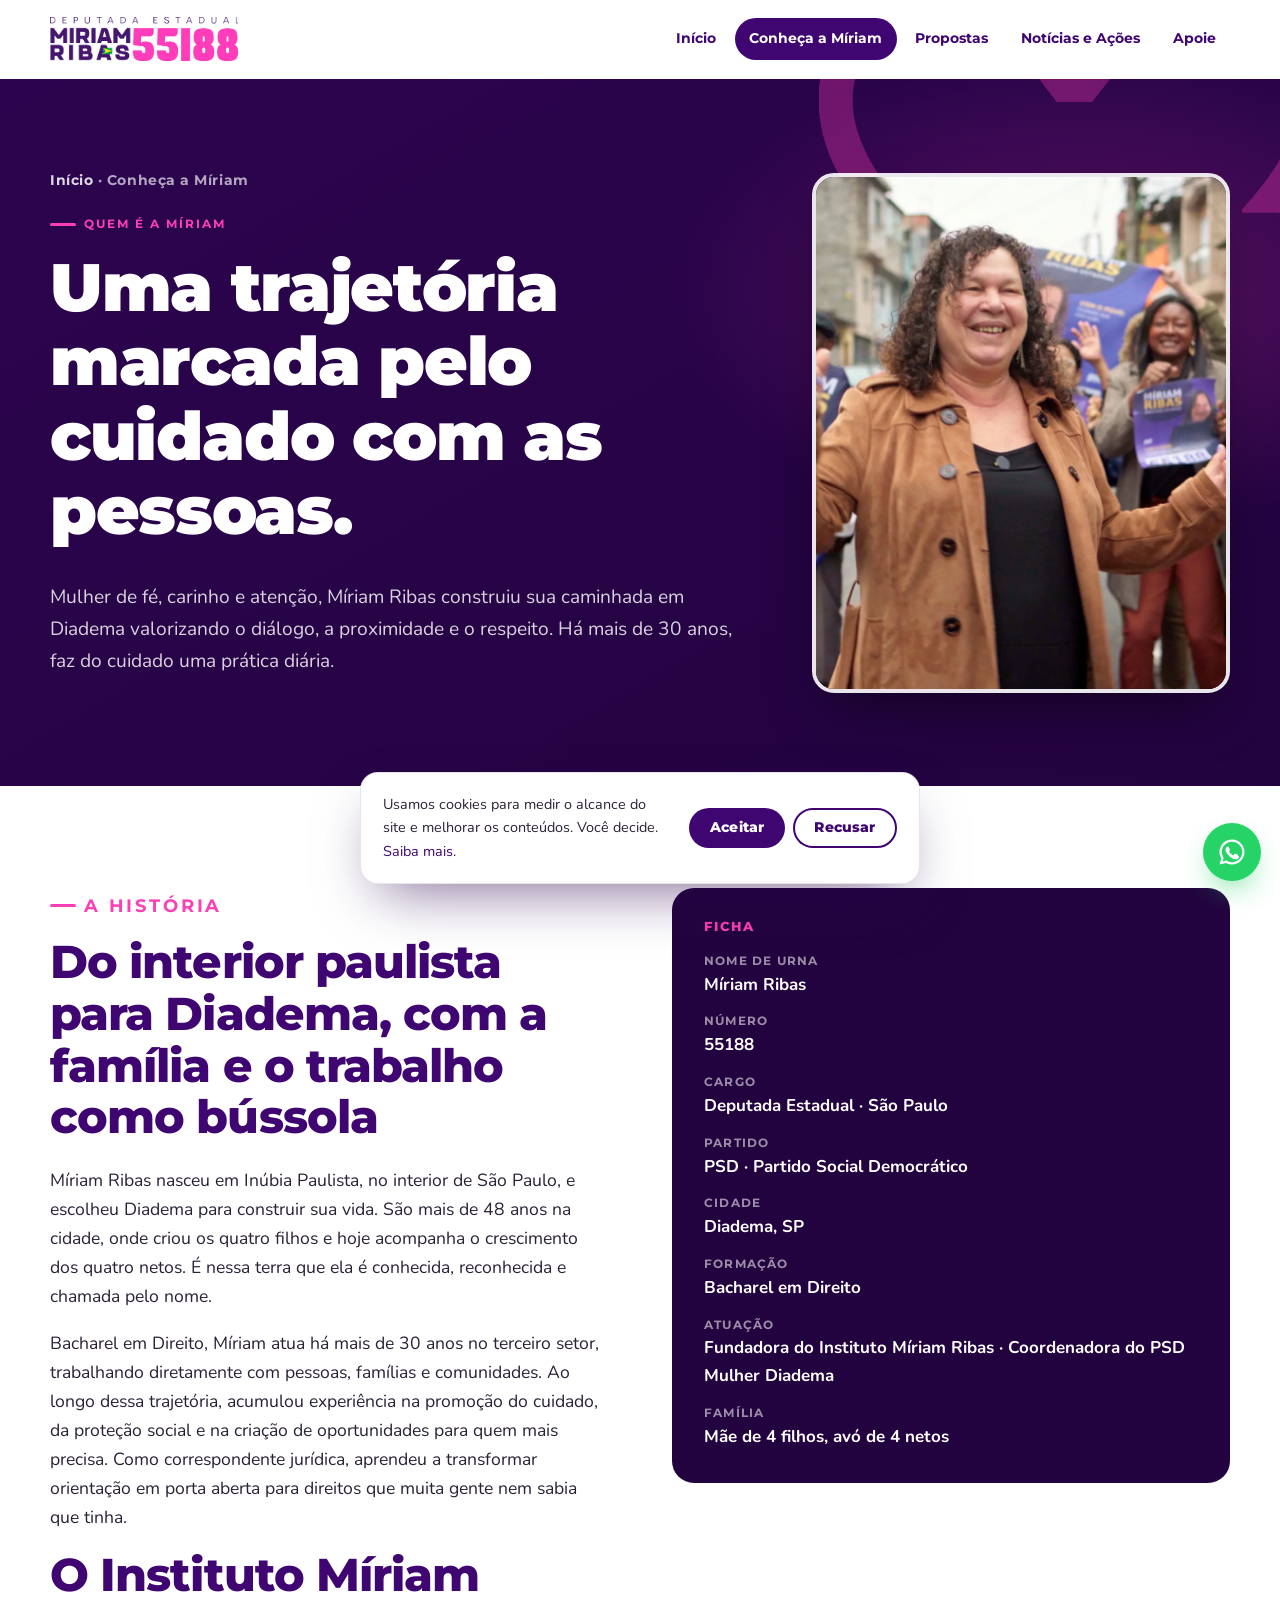
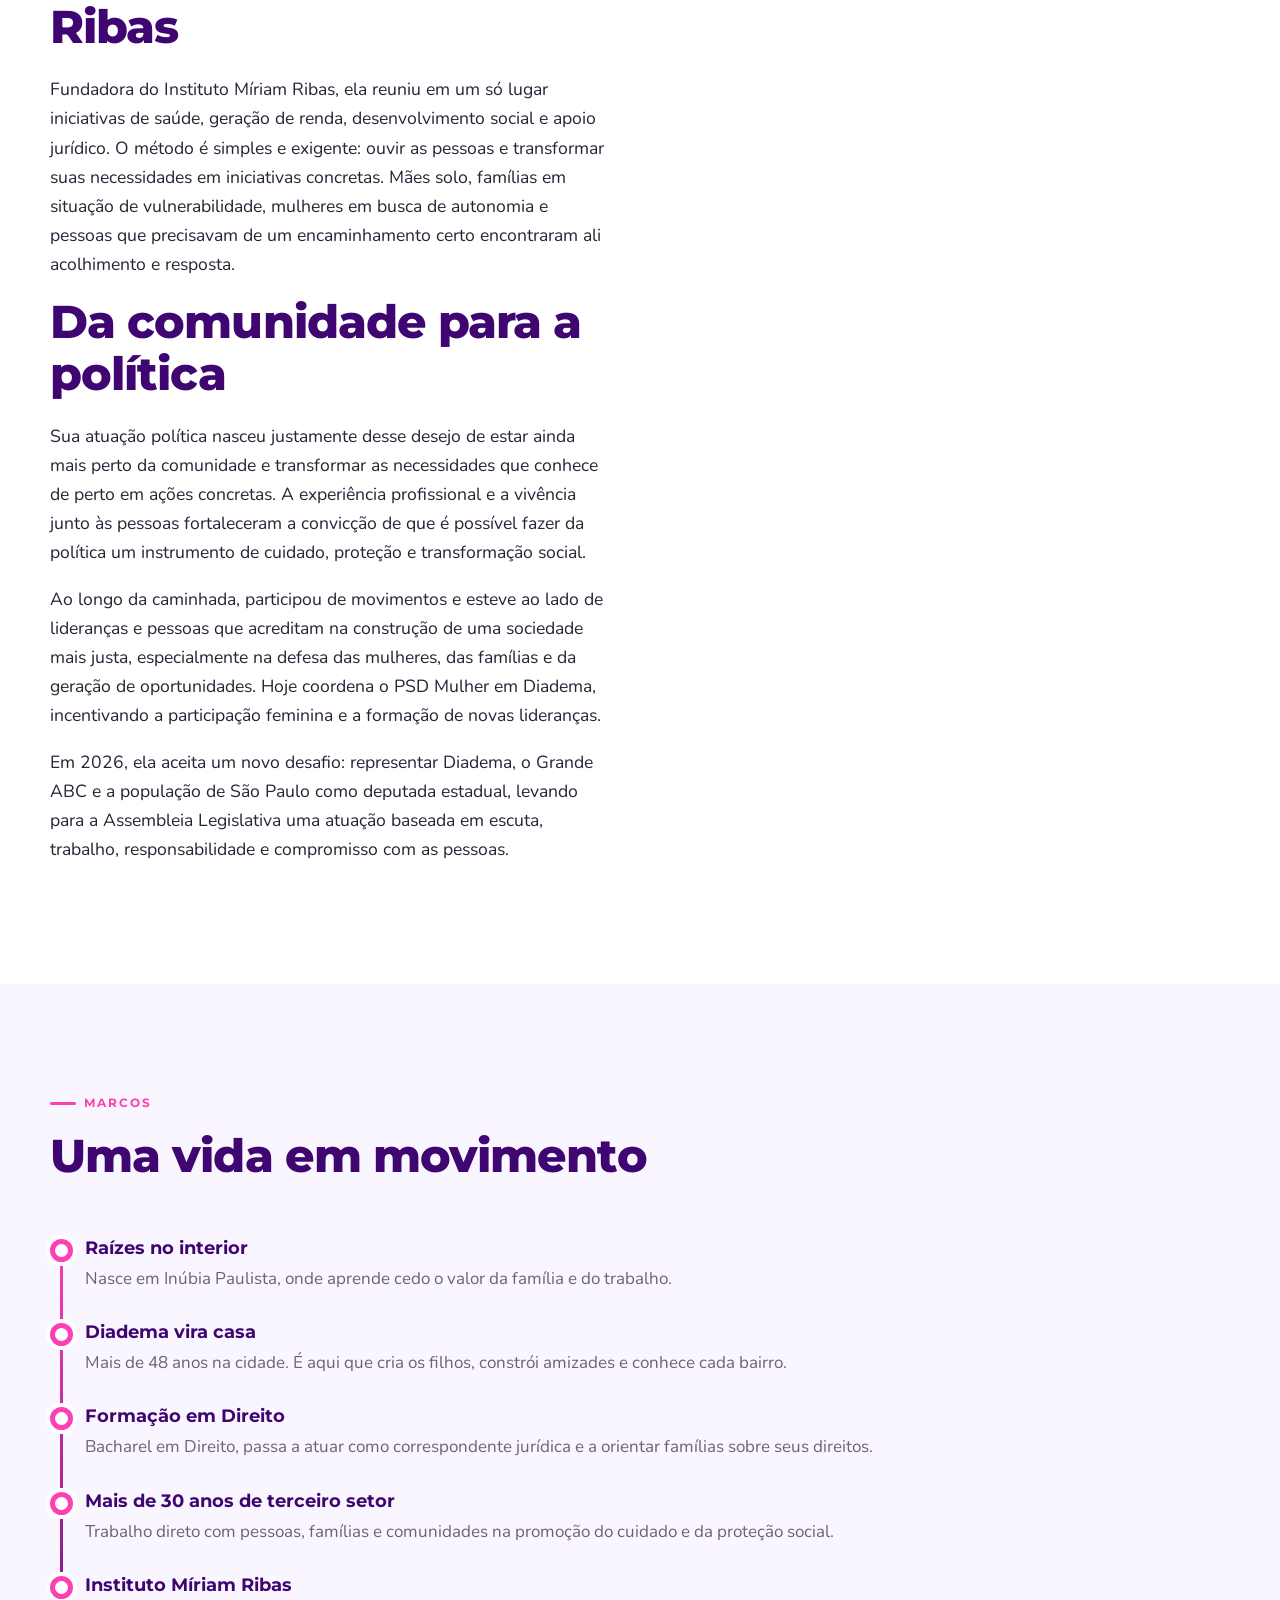
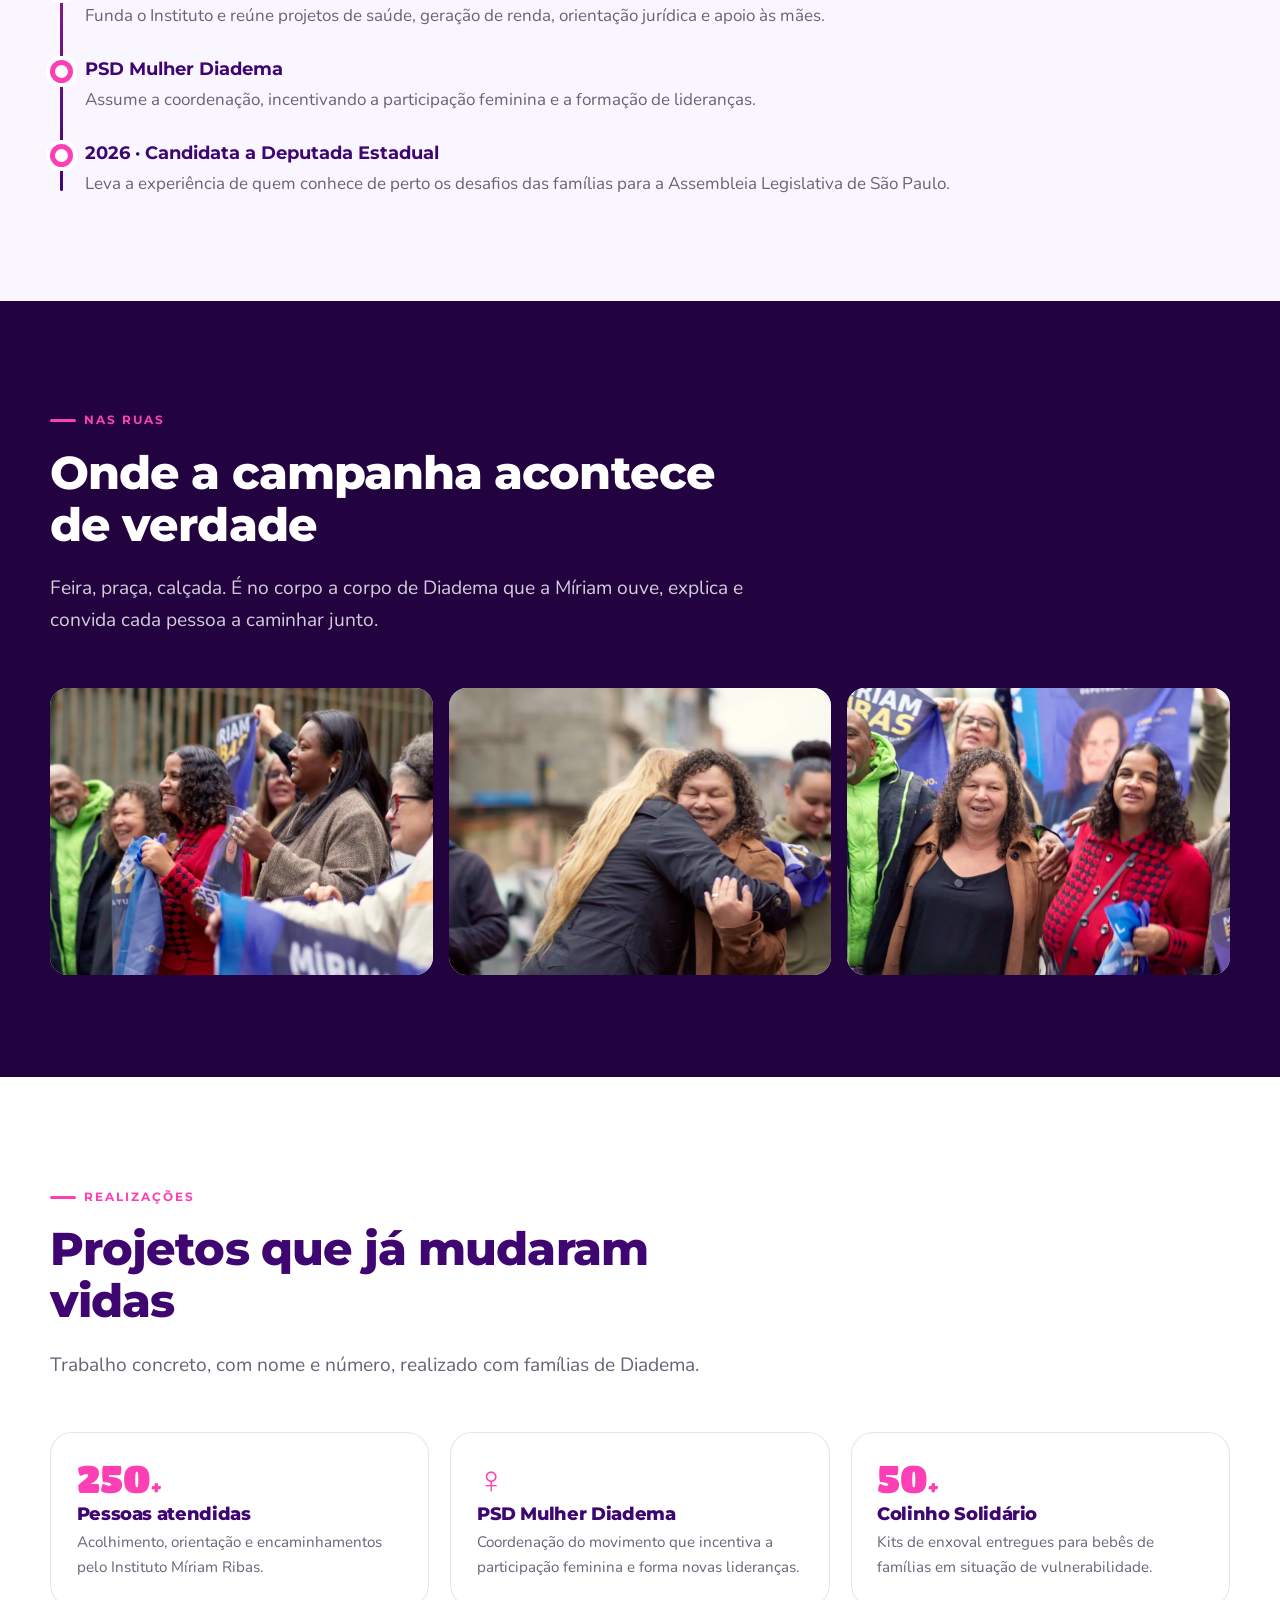
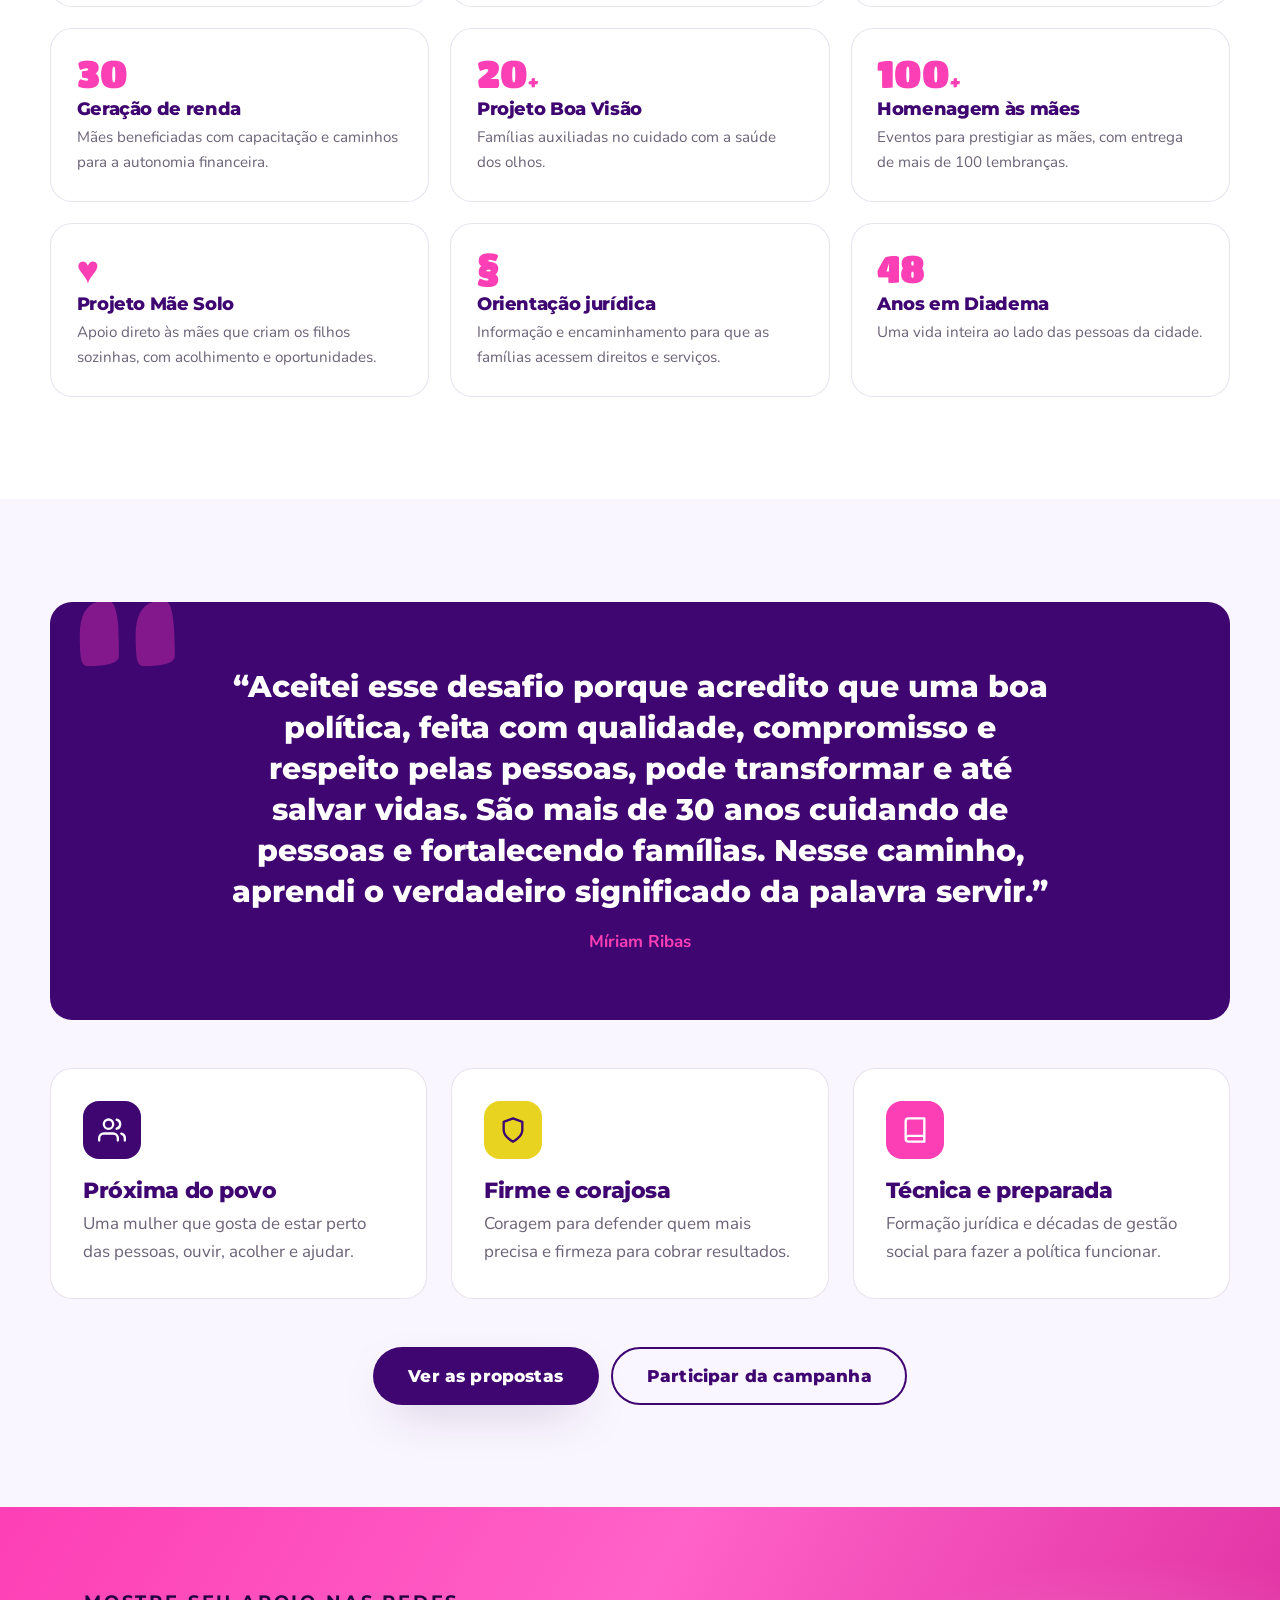
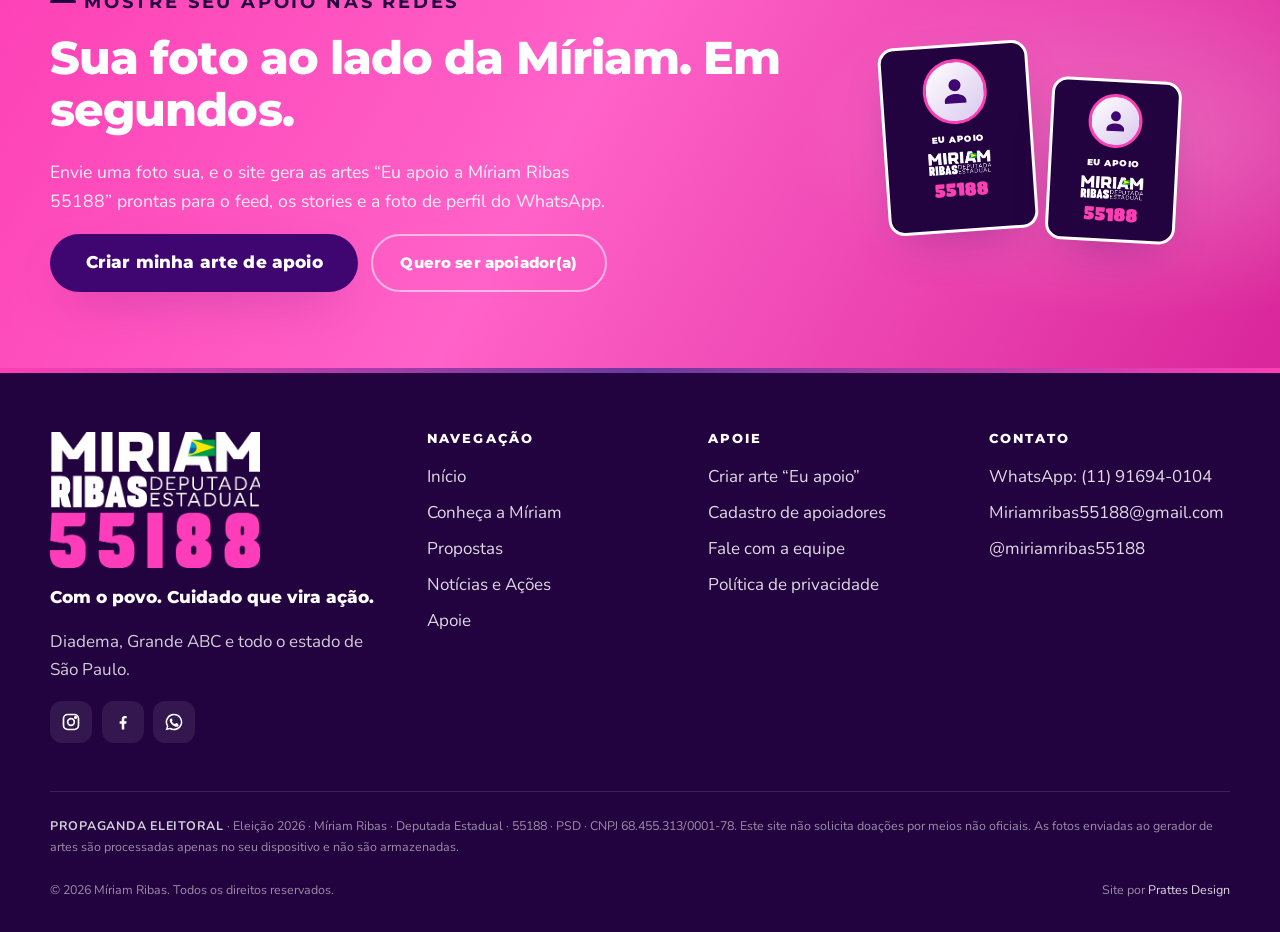
==== commit ba97ba60: "Remove o Viva Leite dos números, dos projetos e do artigo" ====
--- a/conheca-a-miriam.html
+++ b/conheca-a-miriam.html
@@ -15,8 +15,6 @@
   <meta property="og:image" content="https://miriamribas.com.br/assets/img/og-image.jpg">
   <meta property="og:image:width" content="1200">
   <meta property="og:image:height" content="630">
-  
-  
   <link rel="icon" href="assets/img/favicon.svg" type="image/svg+xml">
   <link rel="preconnect" href="https://fonts.googleapis.com">
   <link rel="preconnect" href="https://fonts.gstatic.com" crossorigin>
@@ -146,7 +144,7 @@
       </div>
       <div class="projetos">
         <div class="projeto reveal"><div class="projeto__num">250<small>+</small></div><h3>Pessoas atendidas</h3><p>Acolhimento, orientação e encaminhamentos pelo Instituto Míriam Ribas.</p></div>
-        <div class="projeto reveal" data-delay="1"><div class="projeto__num">150<small>+</small></div><h3>Projeto Viva Leite</h3><p>Pessoas atendidas com alimentação para quem mais precisa.</p></div>
+        <div class="projeto reveal" data-delay="1"><div class="projeto__num">♀</div><h3>PSD Mulher Diadema</h3><p>Coordenação do movimento que incentiva a participação feminina e forma novas lideranças.</p></div>
         <div class="projeto reveal" data-delay="2"><div class="projeto__num">50<small>+</small></div><h3>Colinho Solidário</h3><p>Kits de enxoval entregues para bebês de famílias em situação de vulnerabilidade.</p></div>
         <div class="projeto reveal"><div class="projeto__num">30</div><h3>Geração de renda</h3><p>Mães beneficiadas com capacitação e caminhos para a autonomia financeira.</p></div>
         <div class="projeto reveal" data-delay="1"><div class="projeto__num">20<small>+</small></div><h3>Projeto Boa Visão</h3><p>Famílias auxiliadas no cuidado com a saúde dos olhos.</p></div>
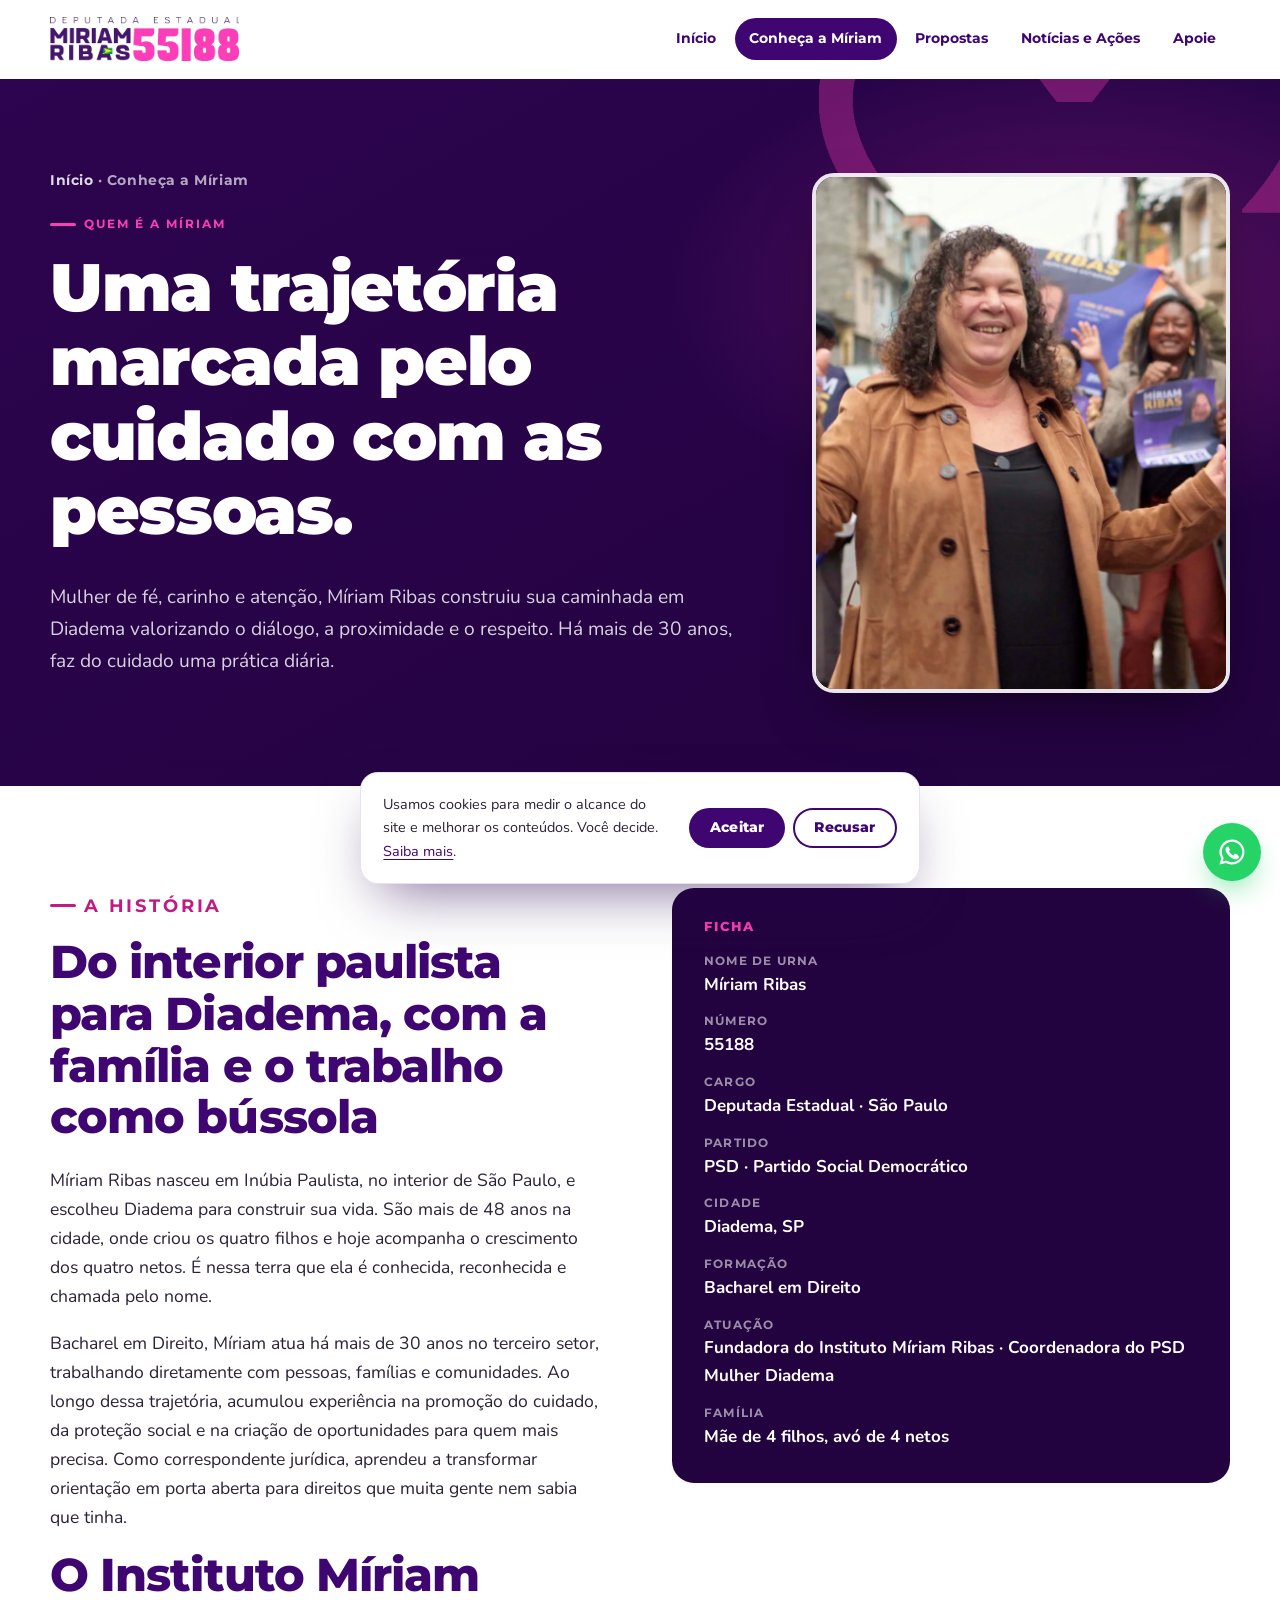
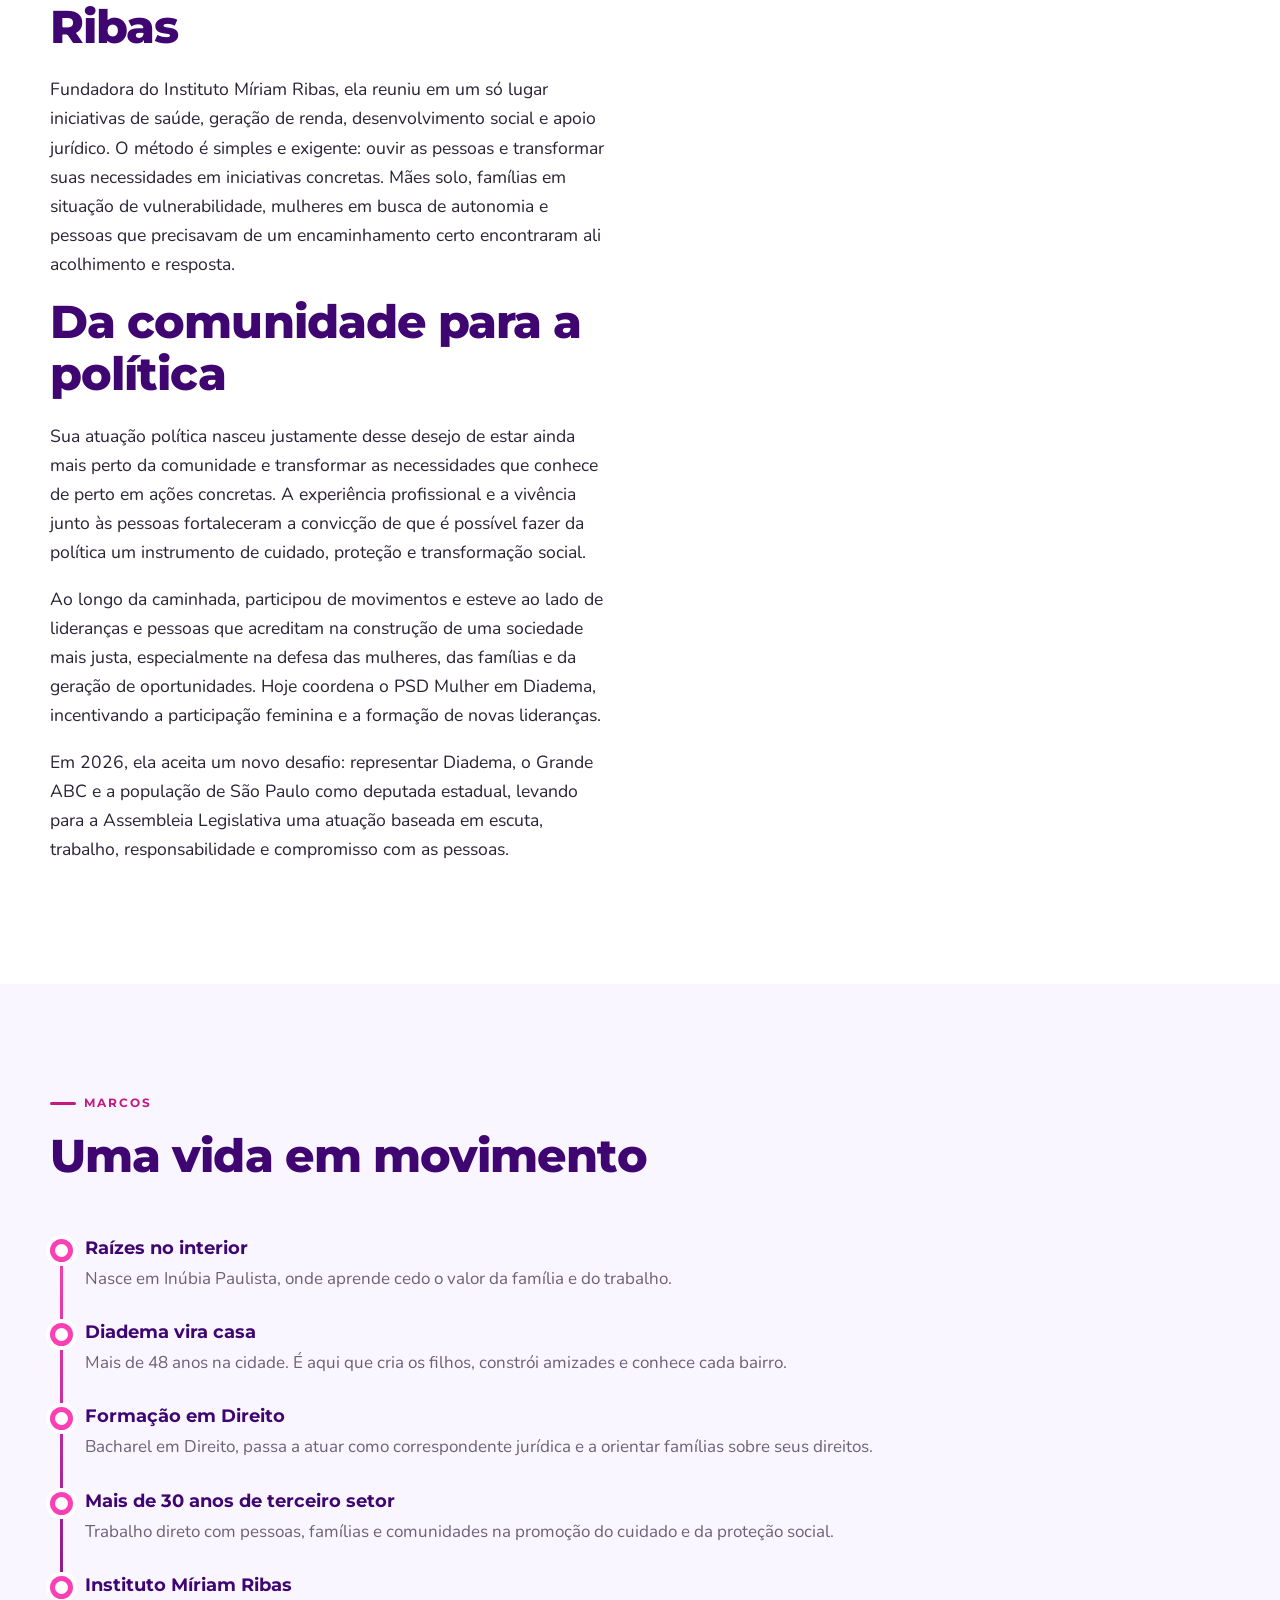
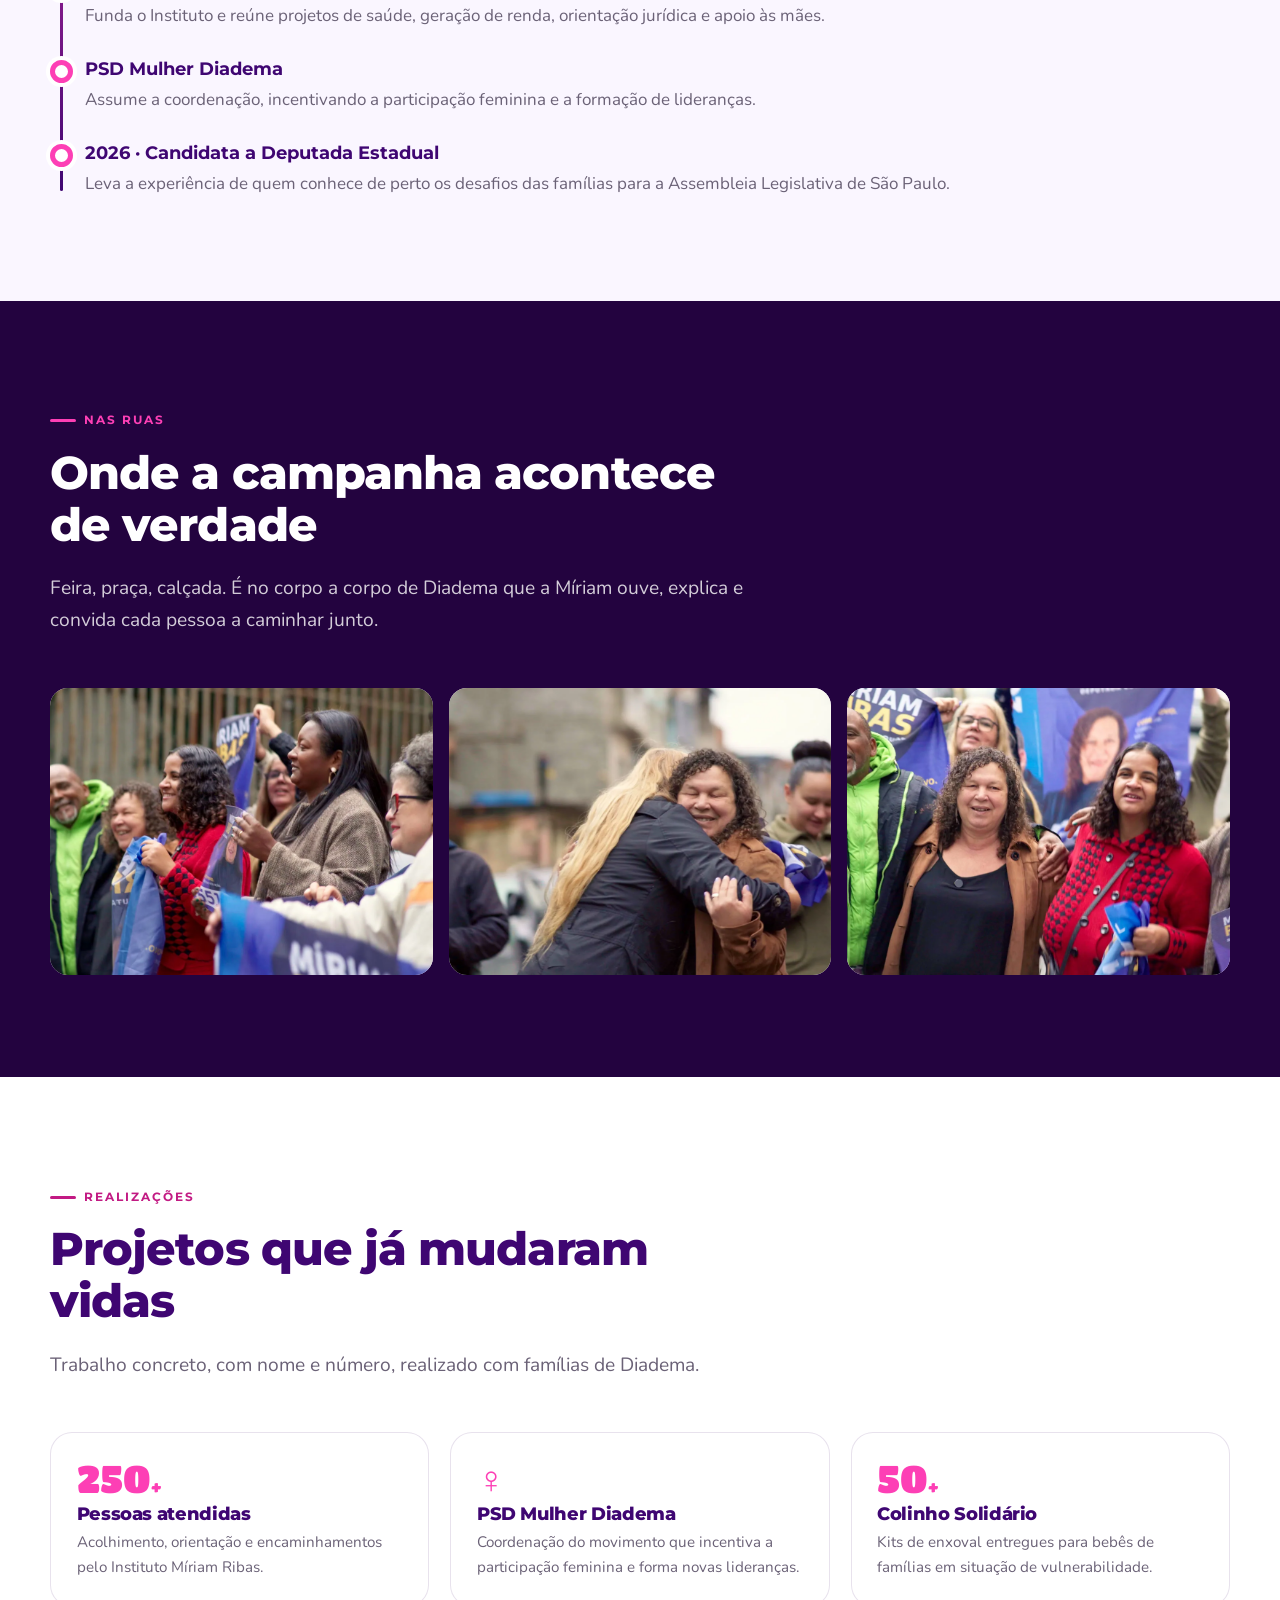
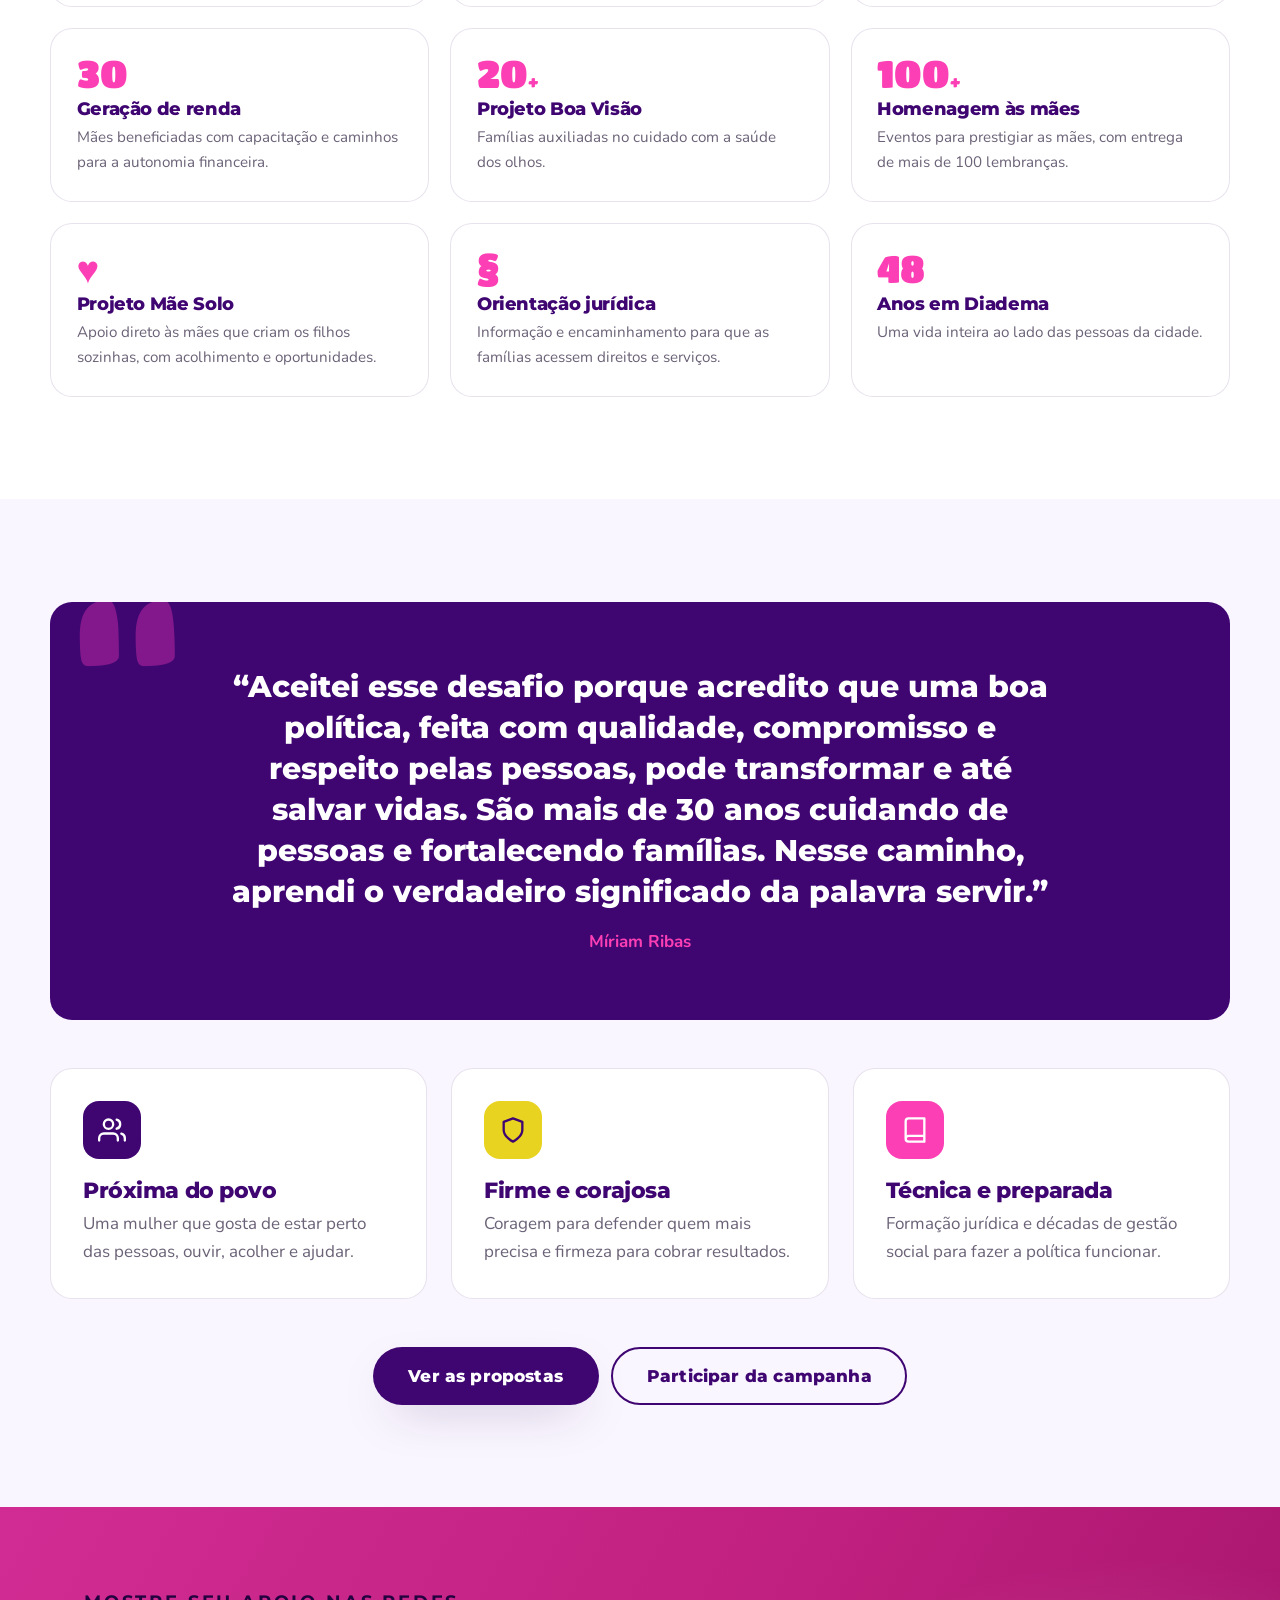
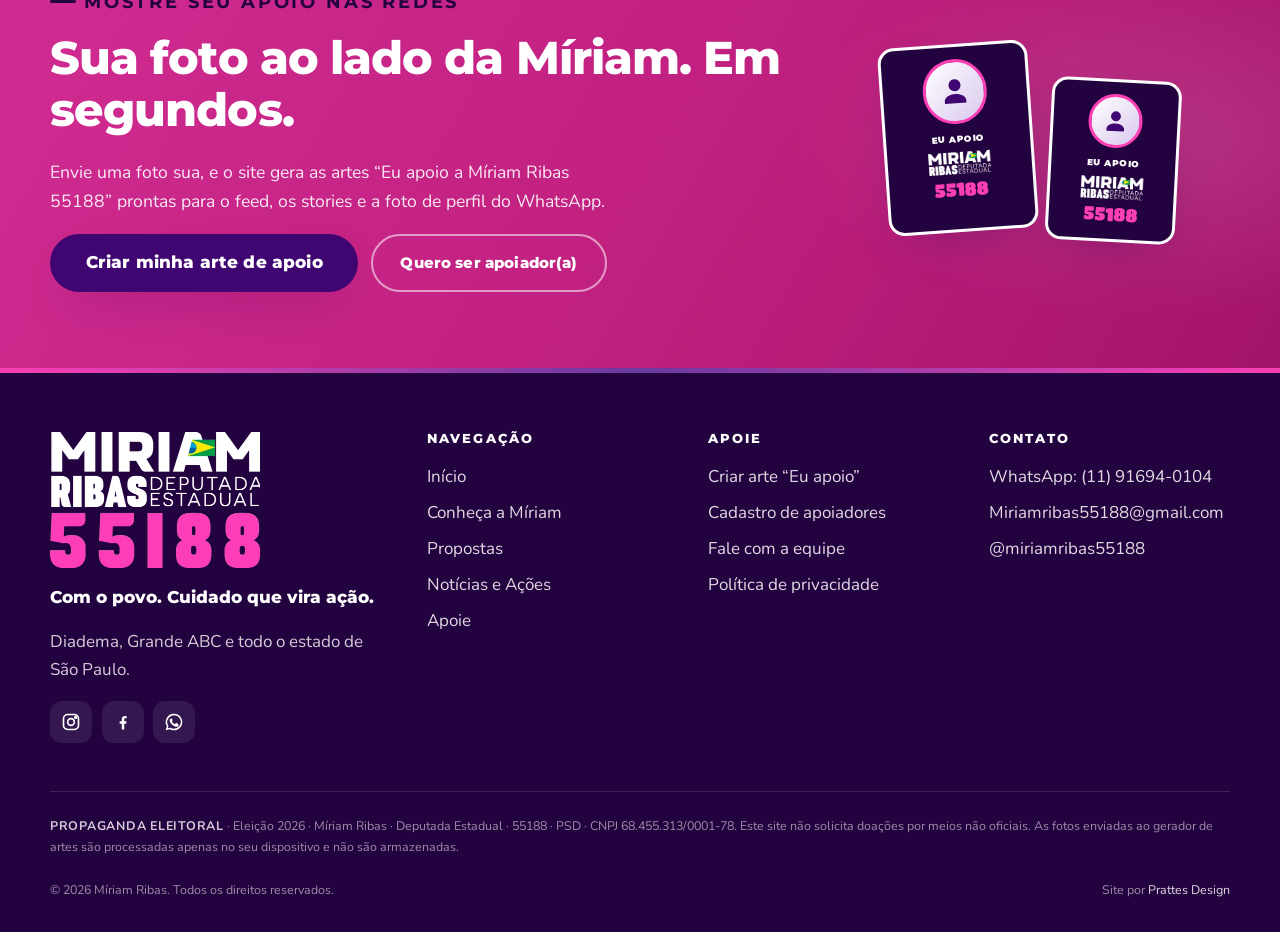
==== commit 753688a2: "Velocidade e acessibilidade: fontes locais, imagens no tamanho certo e contraste AA - Montserrat, Nu" ====
--- a/conheca-a-miriam.html
+++ b/conheca-a-miriam.html
@@ -3,7 +3,6 @@
 <head>
   <meta charset="UTF-8">
   <meta name="viewport" content="width=device-width, initial-scale=1">
-  <meta name="robots" content="noindex, nofollow" data-prelancamento>
   <title>Conheça a Míriam · Míriam Ribas 55188 · Deputada Estadual</title>
   <meta name="description" content="A história de Míriam Ribas: 48 anos em Diadema, bacharel em Direito, mais de 30 anos no terceiro setor, fundadora do Instituto Míriam Ribas e coordenadora do PSD Mulher.">
   <link rel="canonical" href="https://miriamribas.com.br/conheca-a-miriam.html">
@@ -16,10 +15,33 @@
   <meta property="og:image:width" content="1200">
   <meta property="og:image:height" content="630">
   <link rel="icon" href="assets/img/favicon.svg" type="image/svg+xml">
-  <link rel="preconnect" href="https://fonts.googleapis.com">
-  <link rel="preconnect" href="https://fonts.gstatic.com" crossorigin>
-  <link href="https://fonts.googleapis.com/css2?family=Montserrat:wght@700;800;900&family=Nunito:wght@400;600;700&family=Titan+One&display=swap" rel="stylesheet">
+  <link rel="icon" type="image/png" sizes="192x192" href="assets/img/favicon-192.png">
+  <link rel="apple-touch-icon" href="assets/img/favicon-180.png">
+  <link rel="preload" href="assets/fonts/montserrat-latin.woff2" as="font" type="font/woff2" crossorigin>
+  <link rel="preload" href="assets/fonts/nunito-latin.woff2" as="font" type="font/woff2" crossorigin>
   <link rel="stylesheet" href="assets/css/style.css">
+  <script type="application/ld+json">
+  {
+    "@context": "https://schema.org",
+    "@type": "ProfilePage",
+    "url": "https://miriamribas.com.br/conheca-a-miriam.html",
+    "inLanguage": "pt-BR",
+    "mainEntity": {
+      "@type": "Person",
+      "@id": "https://miriamribas.com.br/#miriam",
+      "name": "Míriam Ribas",
+      "alternateName": ["Miriam Ribas", "Miriam Ribas 55188"],
+      "url": "https://miriamribas.com.br/",
+      "image": "https://miriamribas.com.br/assets/img/miriam-rua-01.jpg",
+      "description": "Candidata a Deputada Estadual por São Paulo, número 55188, pelo PSD. Nascida em Inúbia Paulista, moradora de Diadema há mais de 48 anos, bacharel em Direito e coordenadora do PSD Mulher Diadema.",
+      "jobTitle": "Candidata a Deputada Estadual · 55188",
+      "affiliation": { "@type": "Organization", "name": "PSD · Partido Social Democrático" },
+      "birthPlace": { "@type": "Place", "name": "Inúbia Paulista, São Paulo" },
+      "homeLocation": { "@type": "Place", "name": "Diadema, São Paulo" },
+      "sameAs": ["https://www.instagram.com/miriamribas55188", "https://www.facebook.com/MirianRiibas"]
+    }
+  }
+  </script>
 </head>
 <body data-page="conheca">
 <!-- header:start (gerado a partir de partials/header.html · não edite aqui, edite o partial e rode: node tools/sync-partials.js) -->
@@ -27,7 +49,7 @@
 <header class="header">
   <div class="container header__inner">
     <a class="header__logo" href="index.html" aria-label="Míriam Ribas · Deputada Estadual · Início">
-      <img src="assets/img/logo-horizontal.png" alt="Míriam Ribas · Deputada Estadual · 55188" width="1000" height="234">
+      <picture><source srcset="assets/img/logo-horizontal-480.webp" type="image/webp"><img src="assets/img/logo-horizontal-480.png" alt="Míriam Ribas · Deputada Estadual · 55188" width="480" height="112"></picture>
     </a>
     <nav class="nav" id="menu" aria-label="Menu principal">
       <a href="index.html" data-nav="inicio">Início</a>
@@ -47,7 +69,7 @@
 <main id="conteudo">
 
   <section class="page-hero">
-    <img class="page-hero__heart" src="assets/img/coracao-rosa.png" alt="" width="900" height="791" aria-hidden="true">
+    <img class="page-hero__heart" src="assets/img/coracao-rosa.webp" alt="" width="900" height="723" aria-hidden="true">
     <div class="container page-hero__inner">
       <div class="reveal">
         <div class="breadcrumb"><a href="index.html">Início</a> · Conheça a Míriam</div>
@@ -203,13 +225,13 @@
       <div class="apoio-mock">
         <div class="apoio-mock__foto"><svg viewBox="0 0 24 24" fill="currentColor"><path d="M12 12a4.5 4.5 0 1 0 0-9 4.5 4.5 0 0 0 0 9Zm0 2c-4 0-8 2-8 5v2h16v-2c0-3-4-5-8-5Z"/></svg></div>
         <div class="apoio-mock__txt">Eu apoio</div>
-        <img src="assets/img/logo-branco-topo.png" alt="">
+        <img src="assets/img/logo-branco-topo-160.png" alt="" width="160" height="57" loading="lazy">
         <div class="apoio-mock__num">55188</div>
       </div>
       <div class="apoio-mock">
         <div class="apoio-mock__foto"><svg viewBox="0 0 24 24" fill="currentColor"><path d="M12 12a4.5 4.5 0 1 0 0-9 4.5 4.5 0 0 0 0 9Zm0 2c-4 0-8 2-8 5v2h16v-2c0-3-4-5-8-5Z"/></svg></div>
         <div class="apoio-mock__txt">Eu apoio</div>
-        <img src="assets/img/logo-branco-topo.png" alt="">
+        <img src="assets/img/logo-branco-topo-160.png" alt="" width="160" height="57" loading="lazy">
         <div class="apoio-mock__num">55188</div>
       </div>
     </div>
@@ -220,7 +242,7 @@
   <div class="container">
     <div class="footer__grid">
       <div class="footer__logo">
-        <img src="assets/img/logo-branco.png" alt="Míriam Ribas · Deputada Estadual · 55188" width="928" height="598">
+        <picture><source srcset="assets/img/logo-branco-420.webp" type="image/webp"><img src="assets/img/logo-branco-420.png" alt="Míriam Ribas · Deputada Estadual · 55188" width="420" height="271" loading="lazy"></picture>
         <p class="footer__slogan">Com o povo. Cuidado que vira ação.</p>
         <p>Diadema, Grande ABC e todo o estado de São Paulo.</p>
         <div class="footer__social">
@@ -230,7 +252,7 @@
         </div>
       </div>
       <div>
-        <h4>Navegação</h4>
+        <h2 class="footer__h">Navegação</h2>
         <ul>
           <li><a href="index.html">Início</a></li>
           <li><a href="conheca-a-miriam.html">Conheça a Míriam</a></li>
@@ -240,7 +262,7 @@
         </ul>
       </div>
       <div>
-        <h4>Apoie</h4>
+        <h2 class="footer__h">Apoie</h2>
         <ul>
           <li><a href="participe.html#eu-apoio">Criar arte “Eu apoio”</a></li>
           <li><a href="participe.html#cadastro">Cadastro de apoiadores</a></li>
@@ -249,7 +271,7 @@
         </ul>
       </div>
       <div>
-        <h4>Contato</h4>
+        <h2 class="footer__h">Contato</h2>
         <ul>
           <li><a data-wa href="#">WhatsApp: <span data-wa-number></span></a></li>
           <li><a data-mail data-mail-text href="#">e-mail</a></li>
--- a/assets/css/style.css
+++ b/assets/css/style.css
@@ -2,6 +2,12 @@
    Míriam Ribas 55188 · Deputada Estadual · Site oficial
    Identidade (manual set/2026): roxo #3F0672 · magenta #FD3FB5 · amarelo #E8D320 · azul #1D0D7D · branco
    ===================================================================== */
+
+/* Fontes hospedadas no próprio site (antes vinham do Google Fonts e bloqueavam a renderização) */
+@font-face { font-family: "Montserrat"; font-style: normal; font-weight: 700 900; font-display: swap; src: url("../fonts/montserrat-latin.woff2") format("woff2"); unicode-range: U+0000-00FF, U+0131, U+0152-0153, U+02BB-02BC, U+02C6, U+02DA, U+02DC, U+0304, U+0308, U+0329, U+2000-206F, U+20AC, U+2122, U+2191, U+2193, U+2212, U+2215, U+FEFF, U+FFFD; }
+@font-face { font-family: "Nunito"; font-style: normal; font-weight: 400 700; font-display: swap; src: url("../fonts/nunito-latin.woff2") format("woff2"); unicode-range: U+0000-00FF, U+0131, U+0152-0153, U+02BB-02BC, U+02C6, U+02DA, U+02DC, U+0304, U+0308, U+0329, U+2000-206F, U+20AC, U+2122, U+2191, U+2193, U+2212, U+2215, U+FEFF, U+FFFD; }
+@font-face { font-family: "Titan One"; font-style: normal; font-weight: 400; font-display: swap; src: url("../fonts/titan-one-latin.woff2") format("woff2"); unicode-range: U+0000-00FF, U+0131, U+0152-0153, U+02BB-02BC, U+02C6, U+02DA, U+02DC, U+0304, U+0308, U+0329, U+2000-206F, U+20AC, U+2122, U+2191, U+2193, U+2212, U+2215, U+FEFF, U+FFFD; }
+
 
 :root {
   /* Manual de identidade (set/2026): Roxo força #3F0672 · Amarelo esperança #E8D320 · Branco cuidado ·
@@ -14,6 +20,9 @@
   --rosa: #FD3FB5;
   --rosa-escuro: #D9269A;
   --rosa-claro: #FFE4F5;
+  /* magenta dos botões: um tom abaixo do #FD3FB5 para o texto branco passar no contraste AA (4,8:1) */
+  --rosa-botao: #D1238F;
+  --rosa-botao-hover: #B01876;
   --amarelo: #E8D320;
   --azul: #1D0D7D;
   --branco: #FFFFFF;
@@ -51,6 +60,7 @@
 img { height: auto; } /* evita que o atributo height estique a imagem quando o CSS define só a largura */
 a { color: var(--roxo); text-decoration: none; }
 a:hover { text-decoration: underline; text-underline-offset: 3px; }
+p a:not(.btn) { text-decoration: underline; text-underline-offset: 3px; text-decoration-thickness: 1px; } /* link dentro de texto não depende só da cor */
 button { font: inherit; cursor: pointer; }
 h1, h2, h3, h4 {
   font-family: var(--font-titulo);
@@ -101,8 +111,8 @@
 .btn svg { width: 18px; height: 18px; flex: none; }
 .btn:hover { transform: translateY(-2px); }
 .btn:active { transform: translateY(0); }
-.btn--rosa { background: var(--rosa); color: #fff; box-shadow: var(--shadow-rosa); }
-.btn--rosa:hover { background: var(--rosa-escuro); }
+.btn--rosa { background: var(--rosa-botao); color: #fff; box-shadow: var(--shadow-rosa); }
+.btn--rosa:hover { background: var(--rosa-botao-hover); }
 .btn--roxo { background: var(--roxo); color: #fff; box-shadow: var(--shadow); }
 .btn--roxo:hover { background: var(--roxo-700); }
 .btn--branco { background: #fff; color: var(--roxo); }
@@ -440,12 +450,12 @@
 
 /* ---------- apoio banner ---------- */
 .apoio-banner {
-  background: linear-gradient(120deg, var(--rosa) 0%, #FF62C8 45%, var(--rosa-escuro) 100%);
+  background: linear-gradient(120deg, #D12C93 0%, #C0207F 55%, #A3136B 100%); /* tons que garantem leitura do texto branco */
   color: #fff; position: relative; overflow: hidden;
 }
 .apoio-banner::before {
   content: ""; position: absolute; inset: 0;
-  background: radial-gradient(600px 300px at 90% 50%, rgba(255, 255, 255, .22), transparent 60%);
+  background: radial-gradient(600px 300px at 90% 50%, rgba(255, 255, 255, .12), transparent 60%);
 }
 .apoio-banner__inner { display: grid; grid-template-columns: 1.3fr .7fr; align-items: center; gap: 2.5rem; padding: clamp(3rem, 6vw, 5rem) 0; position: relative; }
 .apoio-banner h2 { color: #fff; }
@@ -615,7 +625,7 @@
 .footer::before { content: ""; position: absolute; left: 0; right: 0; top: 0; height: 5px; background: linear-gradient(90deg, var(--rosa), var(--roxo-claro), var(--rosa)); }
 .footer__grid { display: grid; grid-template-columns: 1.4fr 1fr 1fr 1fr; gap: 2.5rem; }
 .footer__logo img { width: 210px; height: auto; margin-bottom: 1rem; }
-.footer h4 { color: #fff; font-size: .8rem; letter-spacing: .16em; text-transform: uppercase; margin-bottom: 1rem; }
+.footer .footer__h { color: #fff; font-size: .8rem; letter-spacing: .16em; text-transform: uppercase; margin-bottom: 1rem; }
 .footer ul { list-style: none; margin: 0; padding: 0; display: grid; gap: .5rem; }
 .footer a { color: rgba(255, 255, 255, .85); }
 .footer a:hover { color: var(--rosa); }
@@ -721,3 +731,10 @@
 .ap__card img { max-height: 380px; width: auto; max-width: 100%; margin: 0 auto .8rem; border-radius: 10px; box-shadow: var(--shadow); }
 .ap__card-acts { display: flex; justify-content: center; gap: .6rem; flex-wrap: wrap; }
 @media (max-width: 960px) { .ap { grid-template-columns: 1fr; } .ap__col--res { min-height: 0; } }
+
+/* ---------- contraste AA: rosa para texto pequeno sobre fundo claro ---------- */
+:root { --rosa-texto: #C21A83; } /* 5,6:1 sobre branco; o #FD3FB5 continua nos fundos escuros e nos números grandes */
+.eyebrow, .post-card__meta b, .post-card .mais, .bandeira__tag { color: var(--rosa-texto); }
+.eyebrow::before { background: var(--rosa-texto); }
+.section--roxo .eyebrow, .page-hero .eyebrow { color: var(--rosa); }
+.section--roxo .eyebrow::before, .page-hero .eyebrow::before { background: var(--rosa); }
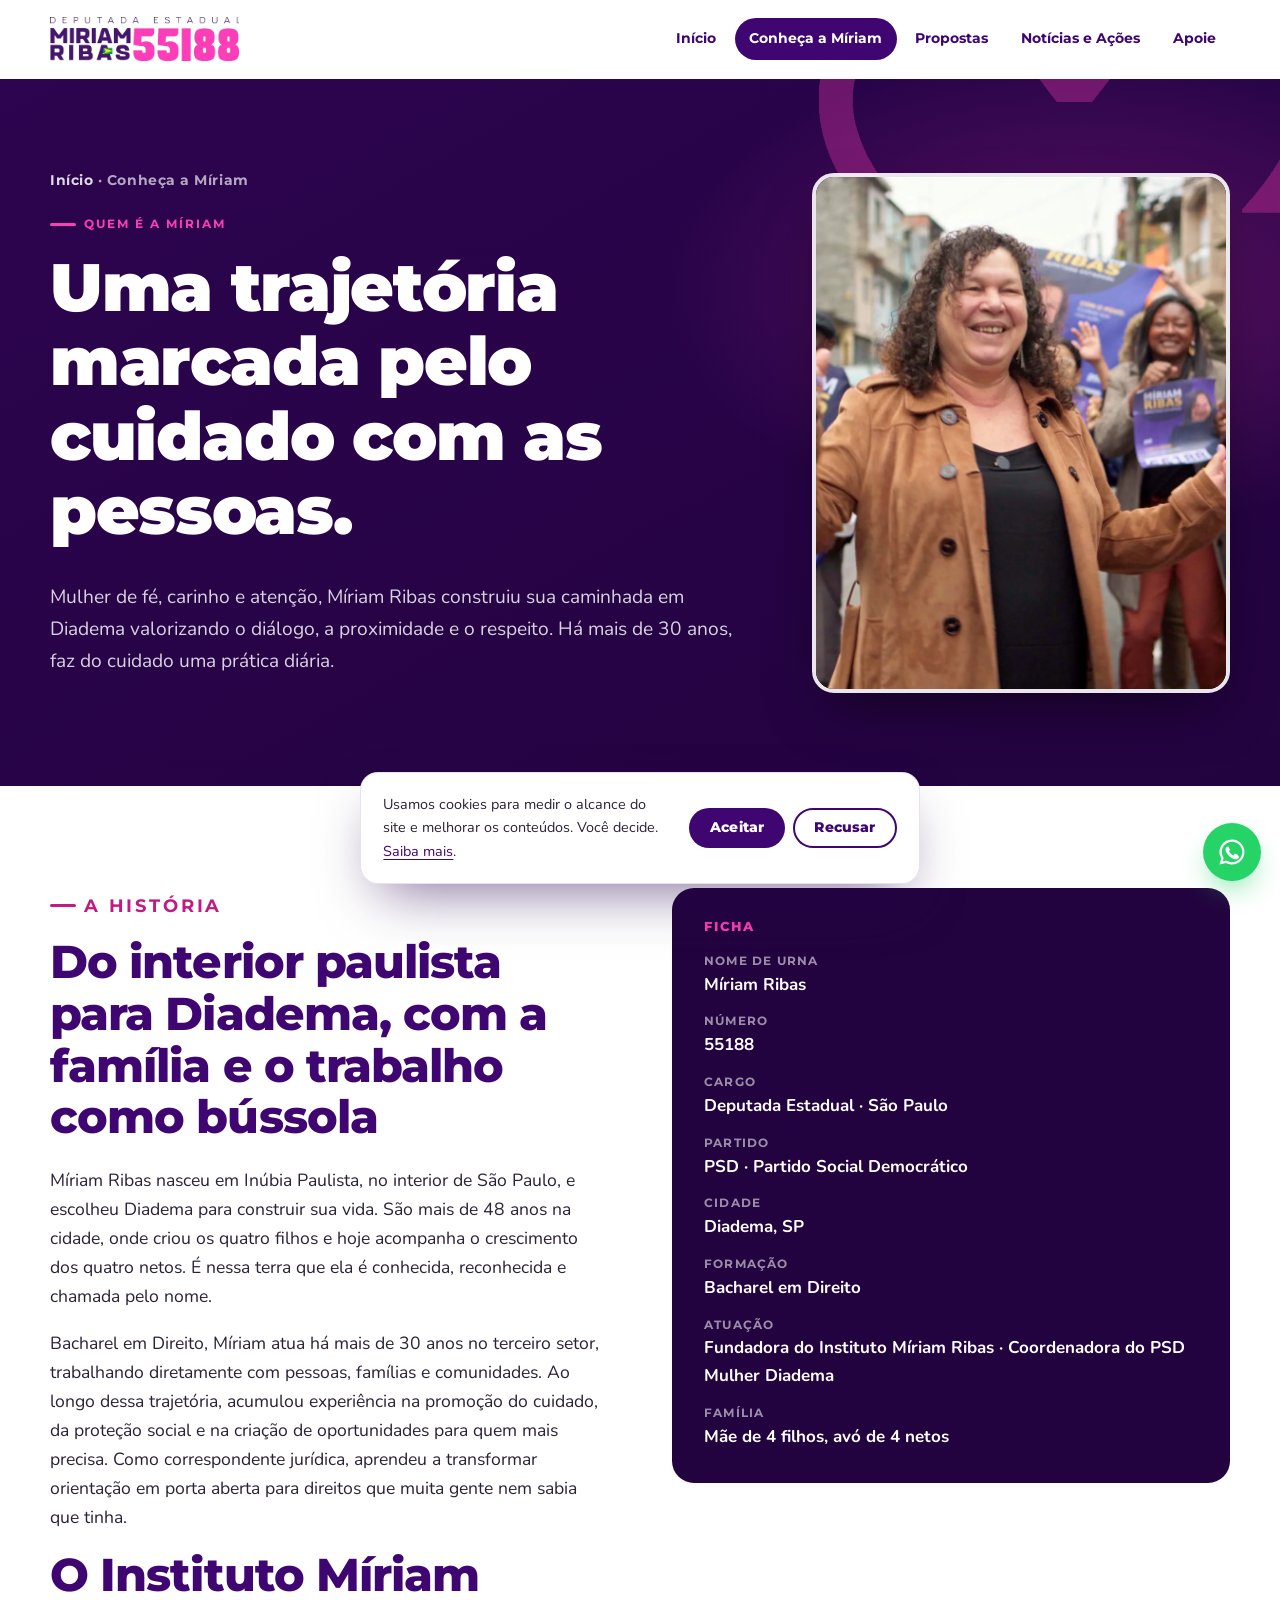
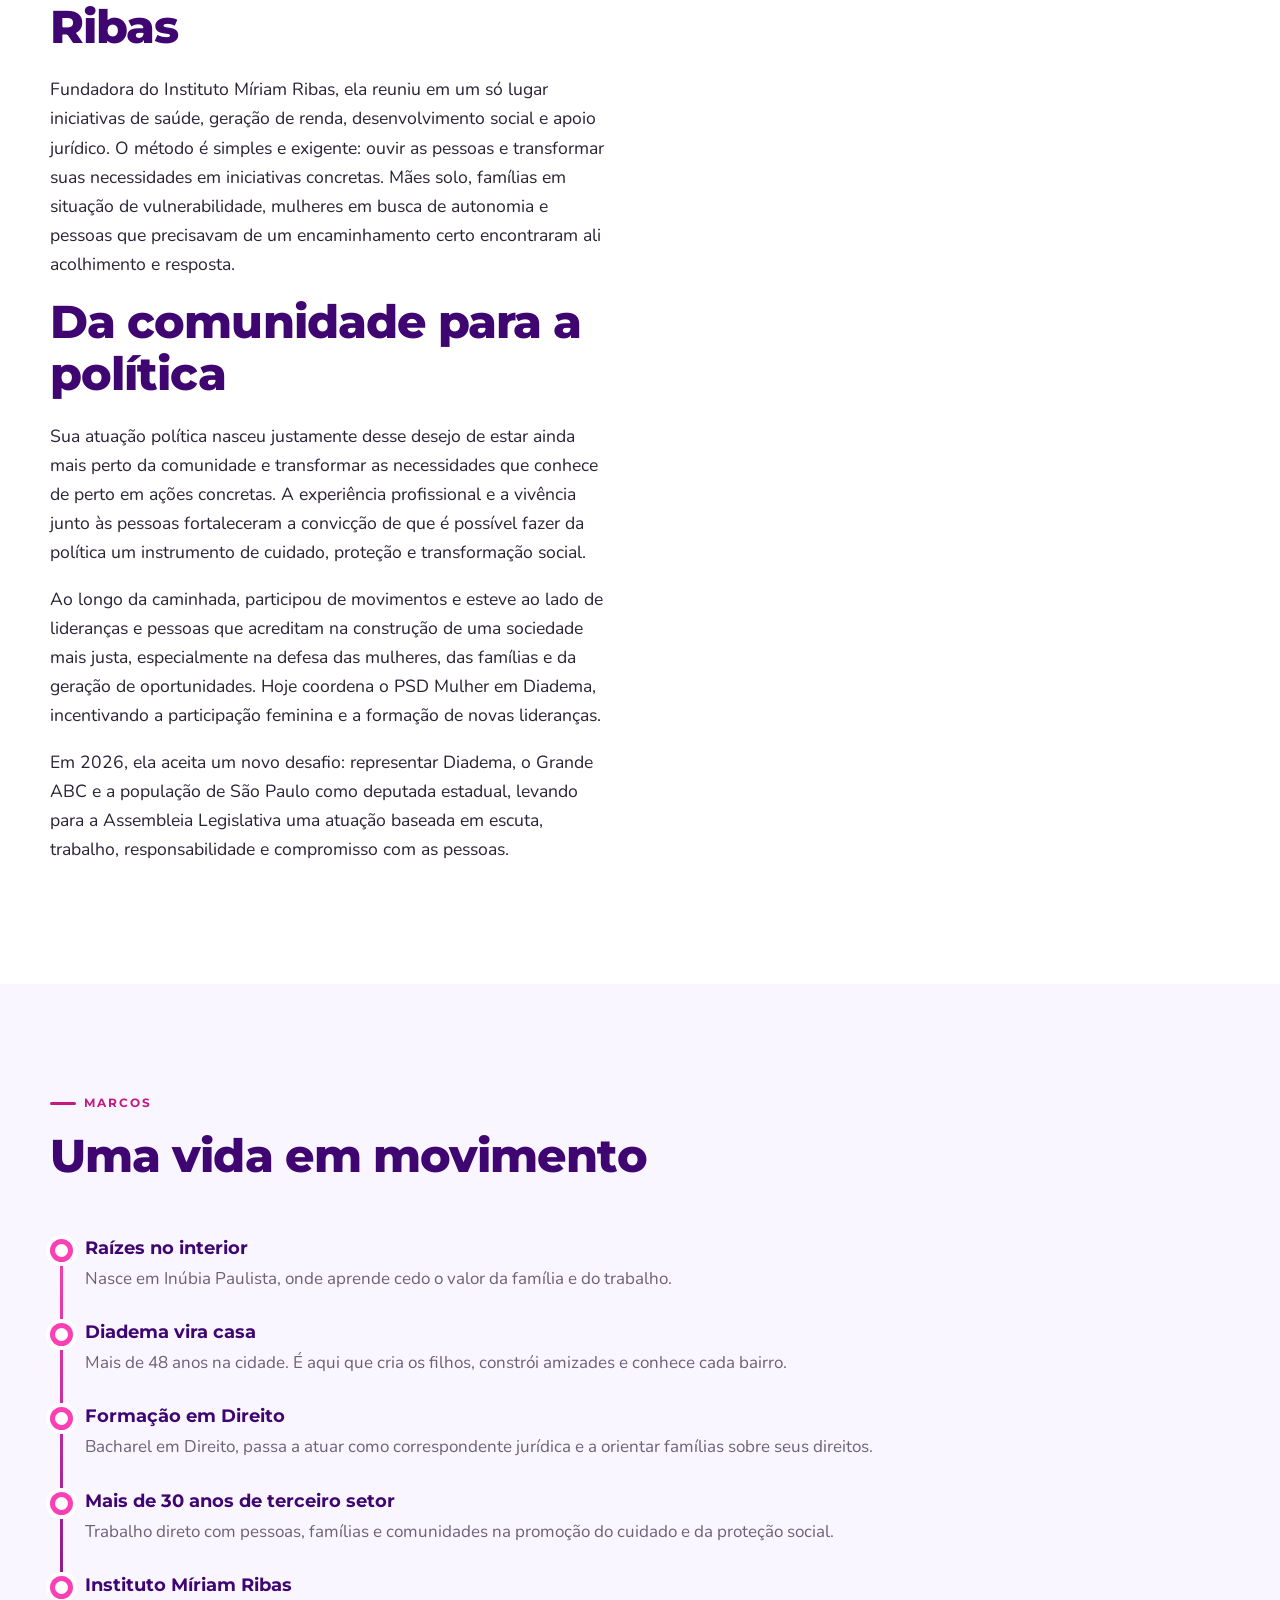
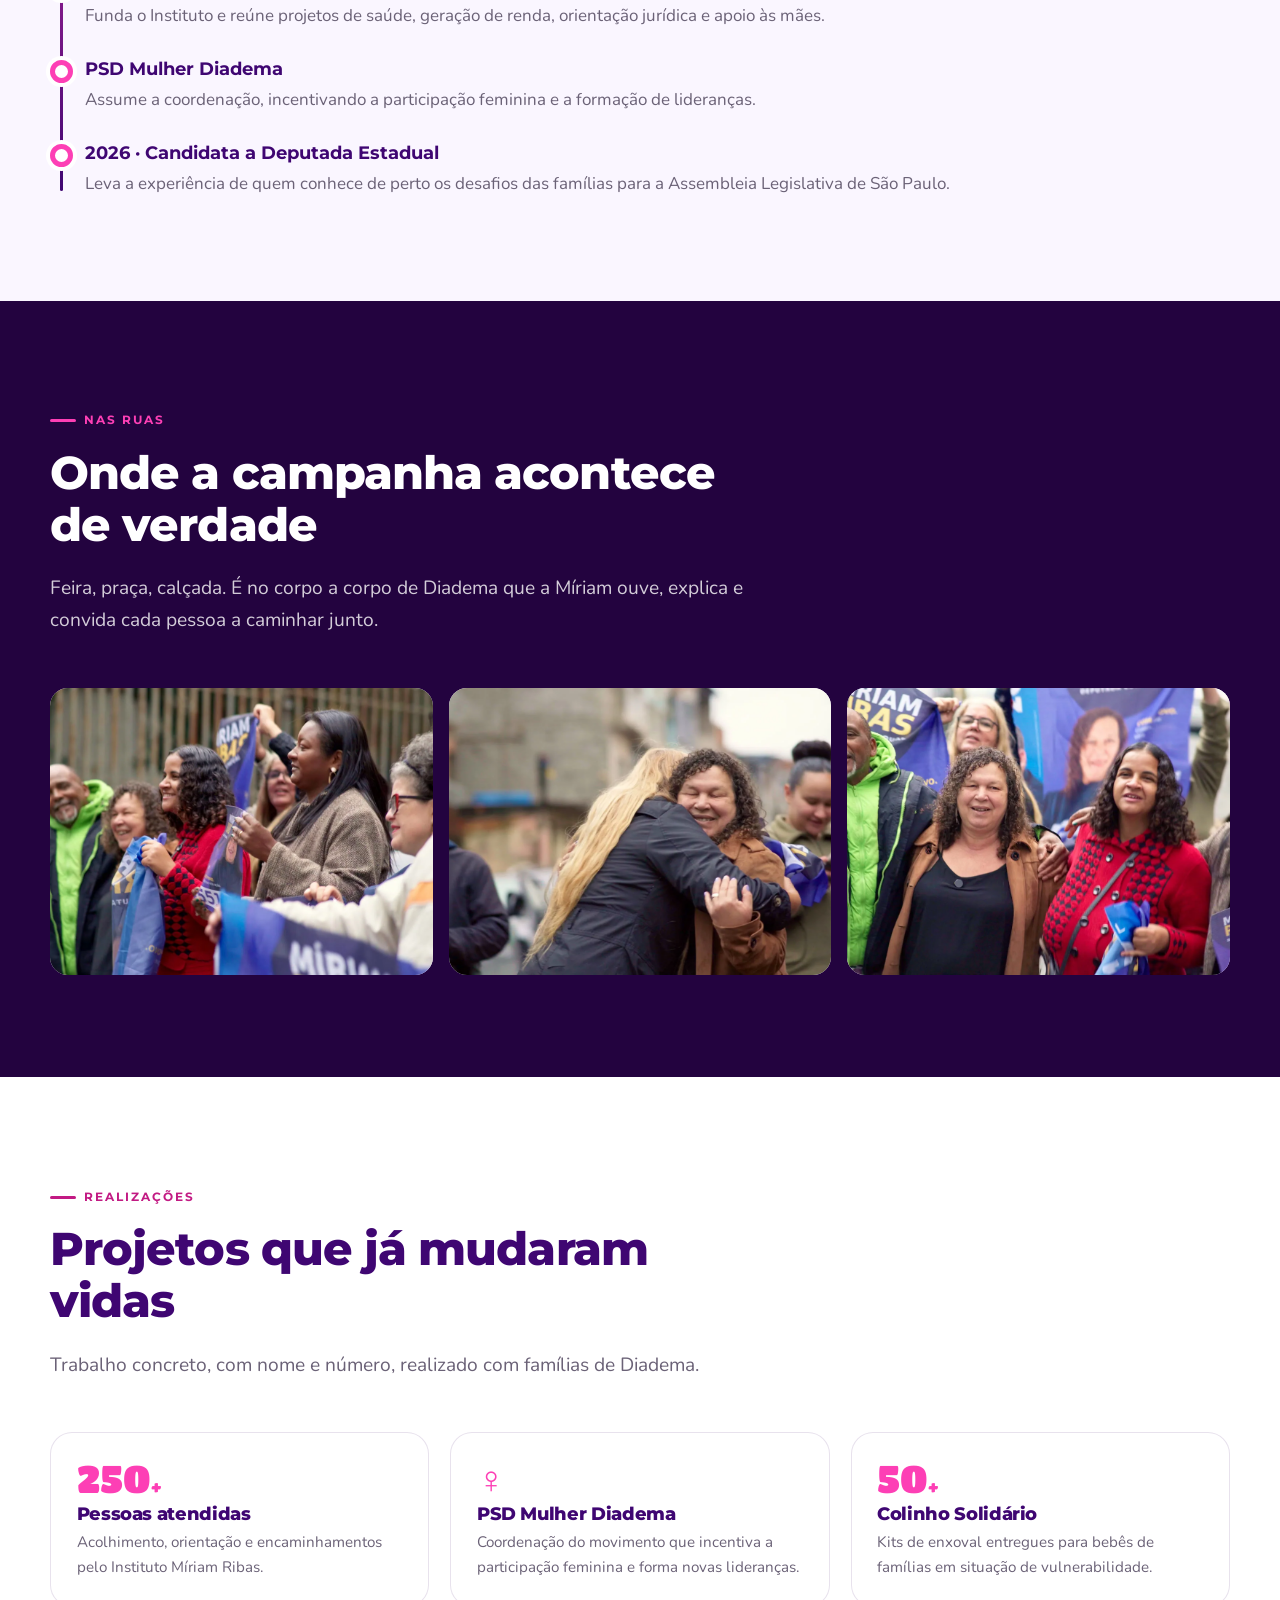
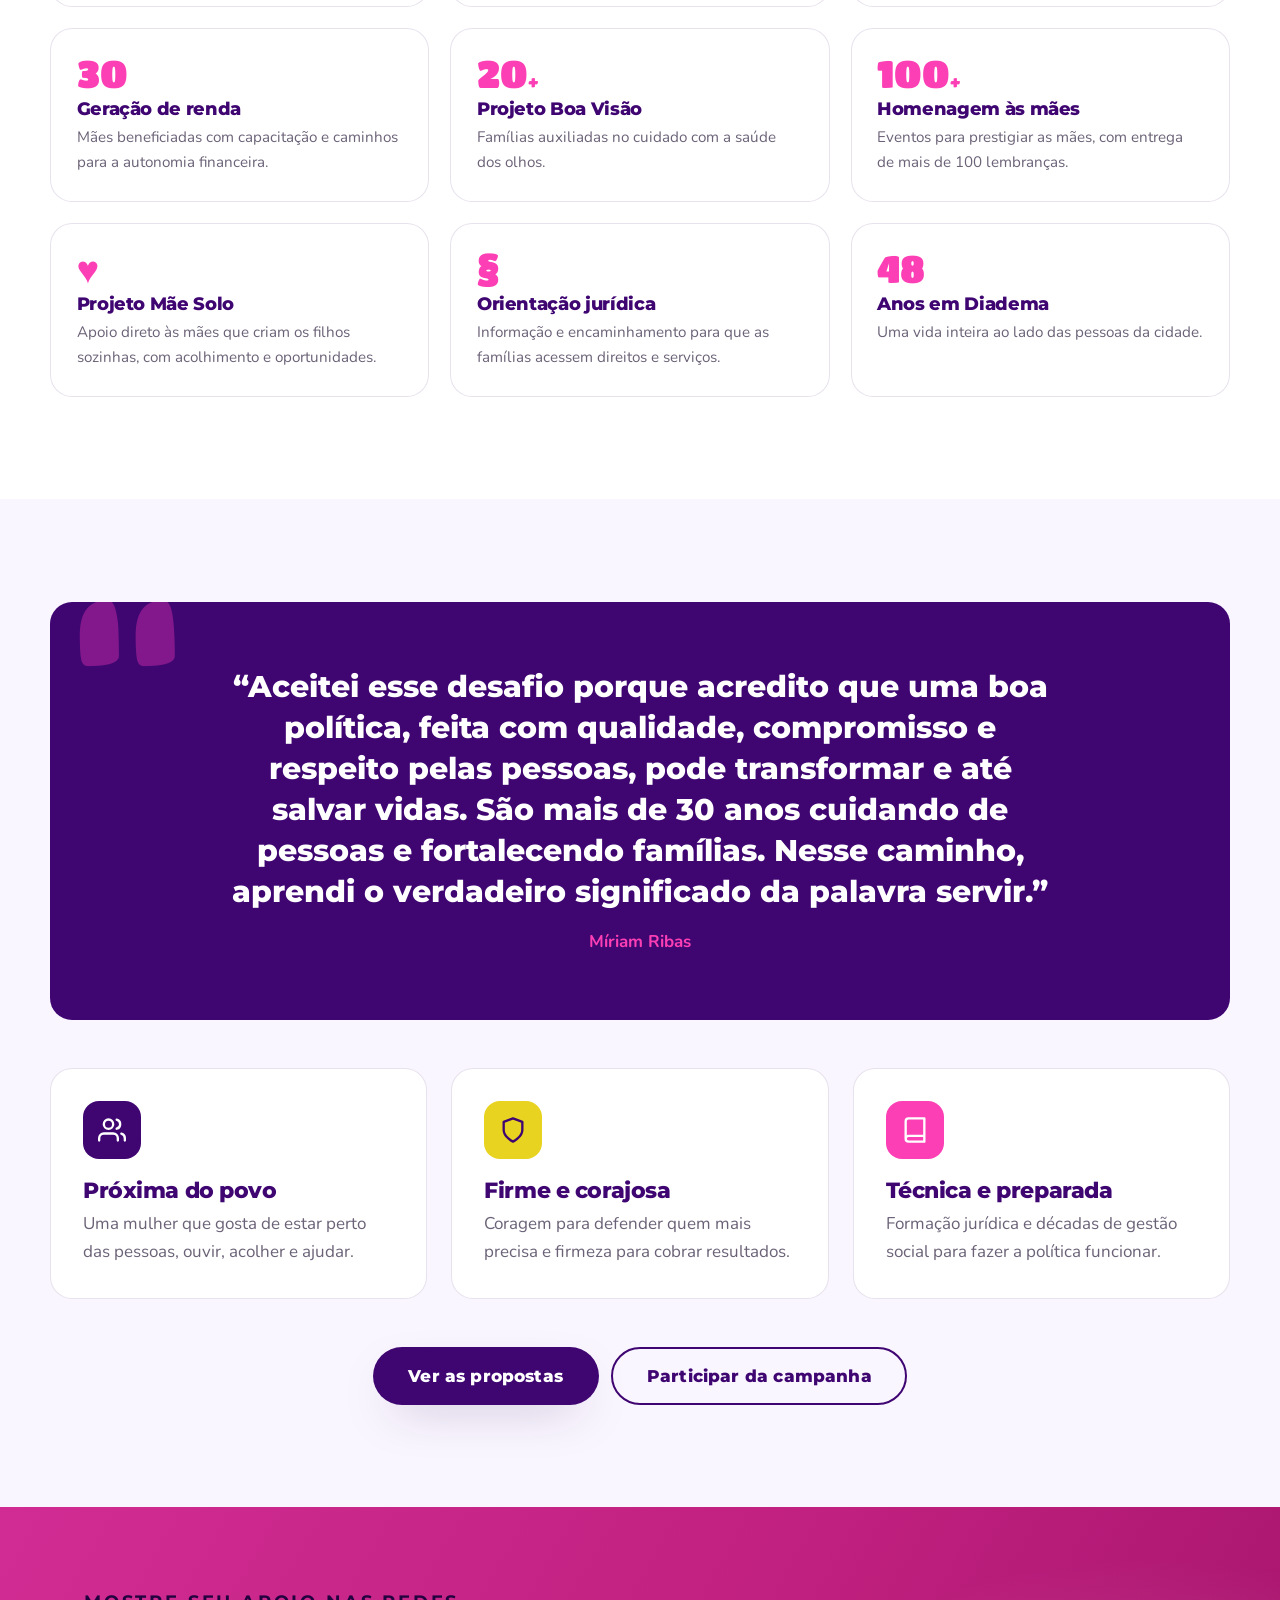
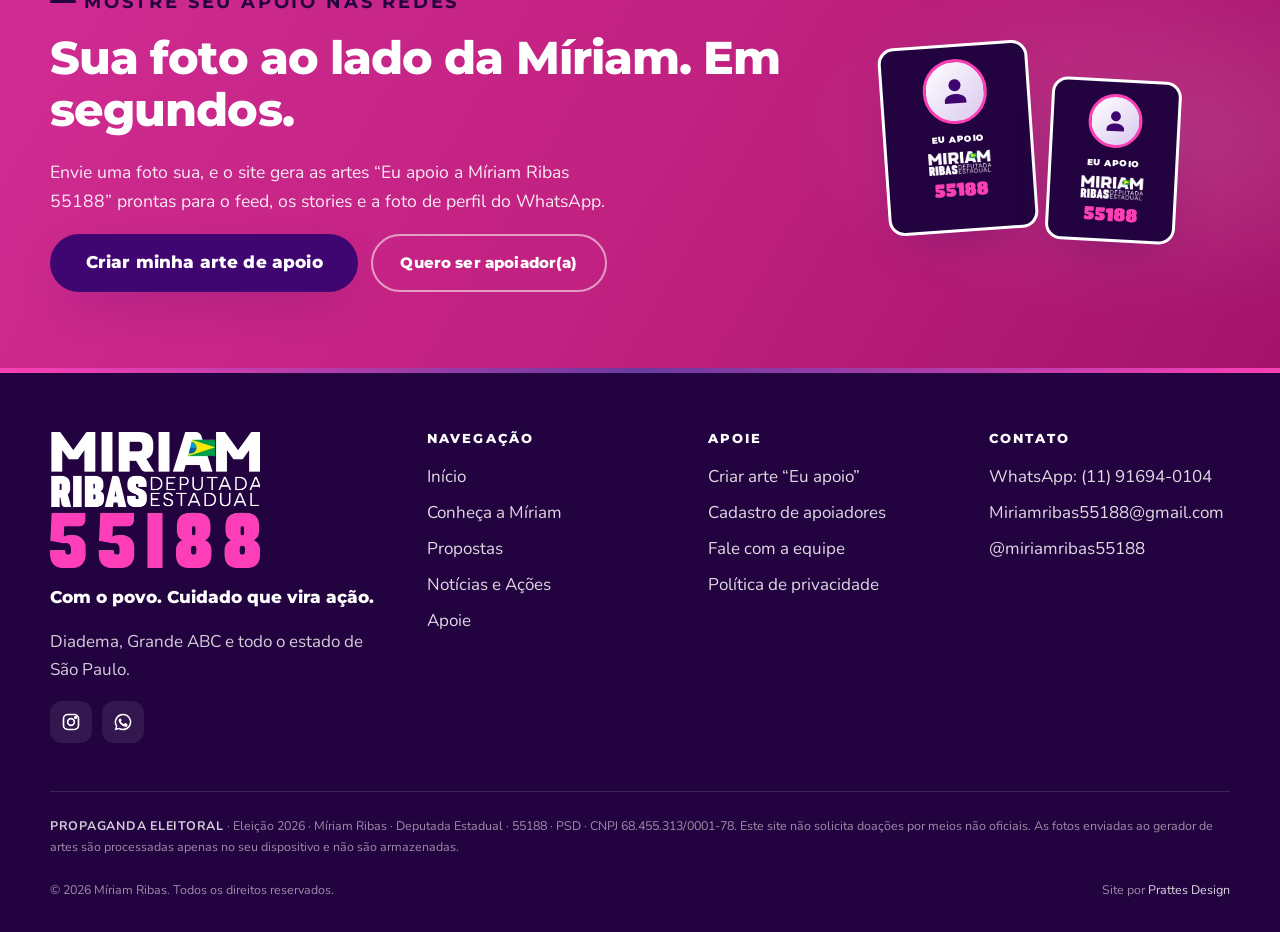
==== commit d0145b99: "Home com "Fale com a Míriam" e perguntas frequentes; site só com Instagram - Formulário "Fale com a " ====
--- a/conheca-a-miriam.html
+++ b/conheca-a-miriam.html
@@ -38,7 +38,7 @@
       "affiliation": { "@type": "Organization", "name": "PSD · Partido Social Democrático" },
       "birthPlace": { "@type": "Place", "name": "Inúbia Paulista, São Paulo" },
       "homeLocation": { "@type": "Place", "name": "Diadema, São Paulo" },
-      "sameAs": ["https://www.instagram.com/miriamribas55188", "https://www.facebook.com/MirianRiibas"]
+      "sameAs": ["https://www.instagram.com/miriamribas55188"]
     }
   }
   </script>
@@ -247,7 +247,6 @@
         <p>Diadema, Grande ABC e todo o estado de São Paulo.</p>
         <div class="footer__social">
           <a data-instagram href="#" aria-label="Instagram"><svg viewBox="0 0 24 24" fill="none" stroke="currentColor" stroke-width="2" stroke-linecap="round" stroke-linejoin="round"><rect x="3" y="3" width="18" height="18" rx="5"/><circle cx="12" cy="12" r="4"/><circle cx="17.5" cy="6.5" r="1" fill="currentColor"/></svg></a>
-          <a data-facebook href="#" aria-label="Facebook"><svg viewBox="0 0 24 24" fill="currentColor"><path d="M13.5 21v-7h2.4l.4-3h-2.8V9.1c0-.9.3-1.5 1.5-1.5h1.4V5c-.3 0-1.2-.1-2.2-.1-2.2 0-3.7 1.3-3.7 3.8V11H8v3h2.5v7h3Z"/></svg></a>
           <a data-wa href="#" aria-label="WhatsApp"><svg viewBox="0 0 24 24" fill="currentColor"><path d="M12 2a10 10 0 0 0-8.6 15.1L2 22l5-1.3A10 10 0 1 0 12 2Zm0 18.2a8.2 8.2 0 0 1-4.2-1.2l-.3-.2-3 .8.8-2.9-.2-.3A8.2 8.2 0 1 1 12 20.2Zm4.5-6.1c-.2-.1-1.5-.7-1.7-.8-.2-.1-.4-.1-.6.1l-.8 1c-.1.2-.3.2-.5.1a6.7 6.7 0 0 1-3.3-2.9c-.3-.4.2-.4.7-1.3.1-.2 0-.3 0-.4l-.8-1.8c-.2-.5-.4-.4-.6-.4h-.5a1 1 0 0 0-.7.3 3 3 0 0 0-.9 2.2c0 1.3 1 2.6 1.1 2.8.1.2 1.9 2.9 4.6 4.1 1.7.7 2.4.8 3.2.7.5-.1 1.5-.6 1.7-1.2.2-.6.2-1.1.1-1.2l-.5-.3Z"/></svg></a>
         </div>
       </div>
--- a/assets/css/style.css
+++ b/assets/css/style.css
@@ -223,6 +223,8 @@
 @media (max-width: 960px) { .hero__badge { gap: .7rem; padding-right: 1rem; font-size: .7rem; letter-spacing: .06em; } .hero__badge .num { font-size: 1.8rem; } }
 .hero h1 { color: #fff; margin-bottom: .6em; }
 .hero h1 .destaque { color: var(--rosa); }
+/* nome da candidata como primeira linha do título principal (peso de SEO para "Míriam Ribas") */
+.hero h1 .hero__nome { display: block; font-size: .42em; letter-spacing: .14em; text-transform: uppercase; color: rgba(255, 255, 255, .92); margin-bottom: .35em; }
 .hero .lead { color: rgba(255, 255, 255, .82); max-width: 560px; font-size: 1.22rem; margin-bottom: 2rem; }
 .hero__visual { position: relative; z-index: 1; align-self: end; }
 .hero__heart {
@@ -399,6 +401,25 @@
 }
 .play svg { width: 34px; height: 34px; margin-left: 4px; color: #fff; }
 .video-wrap__cta:hover .play { transform: scale(1.08); }
+
+/* vídeo vertical (reels) ao lado do texto; no celular fica embaixo, centralizado */
+.video-bloco {
+  display: grid; grid-template-columns: 1fr minmax(260px, 380px);
+  grid-template-areas: "texto video" "acoes video"; column-gap: clamp(2rem, 5vw, 5rem); row-gap: 0;
+}
+.video-bloco .section-head { grid-area: texto; align-self: end; margin-bottom: 0; }
+.video-bloco__acoes { grid-area: acoes; align-self: start; }
+.video-vertical { grid-area: video; position: relative; width: 100%; aspect-ratio: 9 / 16; border-radius: var(--radius); overflow: hidden; background: var(--roxo-900); box-shadow: var(--shadow); }
+.video-vertical video { display: block; width: 100%; height: 100%; object-fit: cover; background: var(--roxo-900); }
+.video-ia { font-size: .85rem; color: var(--texto-suave); margin: 0 0 1rem; }
+/* no celular o vídeo vem logo depois do texto; aviso de IA e botão ficam embaixo dele */
+@media (max-width: 800px) {
+  .video-bloco { grid-template-columns: 1fr; grid-template-areas: "texto" "video" "acoes"; row-gap: 1.5rem; }
+  .video-bloco .section-head { text-align: center; margin-inline: auto; }
+  .video-bloco__acoes { text-align: center; }
+  .video-bloco .btn-group { justify-content: center; }
+  .video-vertical { max-width: 340px; margin-inline: auto; }
+}
 
 /* ---------- galeria ---------- */
 .galeria { display: grid; grid-template-columns: repeat(4, 1fr); grid-auto-rows: 220px; gap: 1rem; }
@@ -534,6 +555,12 @@
 .page-hero__img img { border-radius: var(--radius); box-shadow: 0 24px 60px -20px rgba(0, 0, 0, .6); max-height: 520px; width: auto; margin-left: auto; border: 4px solid rgba(255, 255, 255, .9); }
 .breadcrumb { font-size: .85rem; color: rgba(255, 255, 255, .65); margin-bottom: 1rem; font-family: var(--font-titulo); font-weight: 700; letter-spacing: .04em; }
 .breadcrumb a { color: rgba(255, 255, 255, .85); }
+.breadcrumb--claro { color: var(--texto-suave); }
+.breadcrumb--claro a { color: var(--roxo); }
+/* página Apoie: o gerador abre a página (H1 no tamanho de título de seção) e o bloco roxo vem depois (H2 no tamanho de título principal) */
+.section--topo { padding-top: clamp(2.5rem, 5vw, 4rem); }
+.h1-secao { font-size: clamp(1.9rem, 3.6vw, 2.9rem); font-weight: 800; }
+.page-hero .page-hero__titulo { color: #fff; font-size: clamp(2.4rem, 5.2vw, 4.2rem); font-weight: 900; }
 @media (max-width: 960px) { .page-hero__inner { grid-template-columns: 1fr; } .page-hero__img { display: none; } }
 
 /* ---------- história (quem é) ---------- */
@@ -617,6 +644,25 @@
 .form__msg.ok { display: block; background: #E8F8EE; color: #1B7A3D; }
 .form__msg.erro { display: block; background: #FDE8EF; color: #B3123F; }
 .hp { position: absolute; left: -9999px; opacity: 0; height: 0; width: 0; }
+
+/* ---------- perguntas frequentes (details/summary, sem JS) ---------- */
+.faq { max-width: 820px; margin-inline: auto; display: grid; gap: .75rem; }
+.faq details { background: #fff; border: 1px solid var(--borda); border-radius: 18px; transition: box-shadow .3s; }
+.faq details[open] { box-shadow: var(--shadow); }
+.faq summary {
+  list-style: none; cursor: pointer; display: flex; justify-content: space-between; align-items: center; gap: 1rem;
+  padding: 1.1rem 1.3rem; font-family: var(--font-titulo); font-weight: 800; color: var(--roxo); font-size: 1.05rem;
+}
+.faq summary::-webkit-details-marker { display: none; }
+.faq summary::after {
+  content: ""; flex: none; width: 28px; height: 28px; border-radius: 50%; background: var(--lilas)
+    url("data:image/svg+xml,%3Csvg xmlns='http://www.w3.org/2000/svg' viewBox='0 0 24 24' fill='none' stroke='%233F0672' stroke-width='2.6' stroke-linecap='round'%3E%3Cpath d='M12 6v12M6 12h12'/%3E%3C/svg%3E") center / 16px no-repeat;
+  transition: transform .3s var(--ease);
+}
+.faq details[open] summary::after { transform: rotate(45deg); }
+.faq summary:focus-visible { outline: 3px solid var(--rosa); outline-offset: 2px; border-radius: 18px; }
+.faq details p { margin: 0; padding: 0 1.3rem 1.2rem; color: var(--texto-suave); }
+.faq details a { color: var(--roxo); font-weight: 700; text-decoration: underline; }
 @media (max-width: 960px) { .contato { grid-template-columns: 1fr; } }
 @media (max-width: 600px) { .form__row { grid-template-columns: 1fr; } }
 
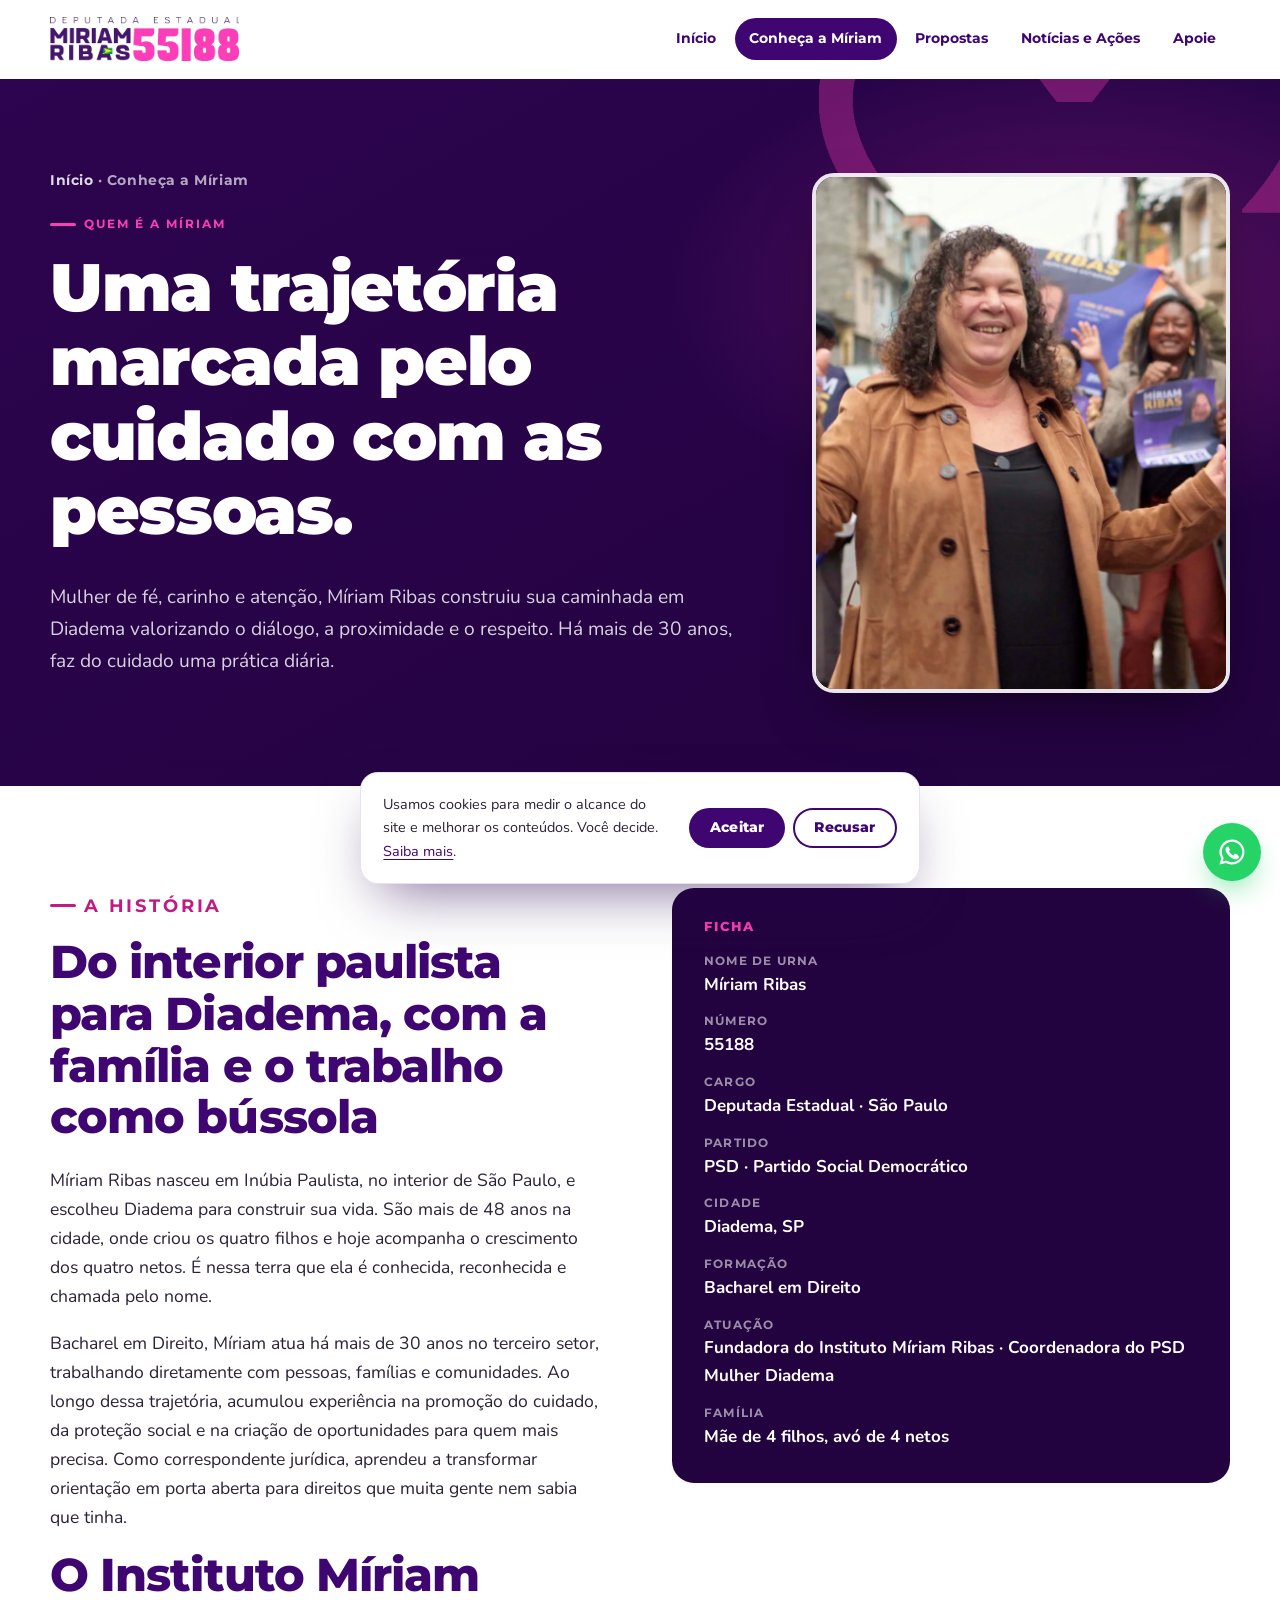
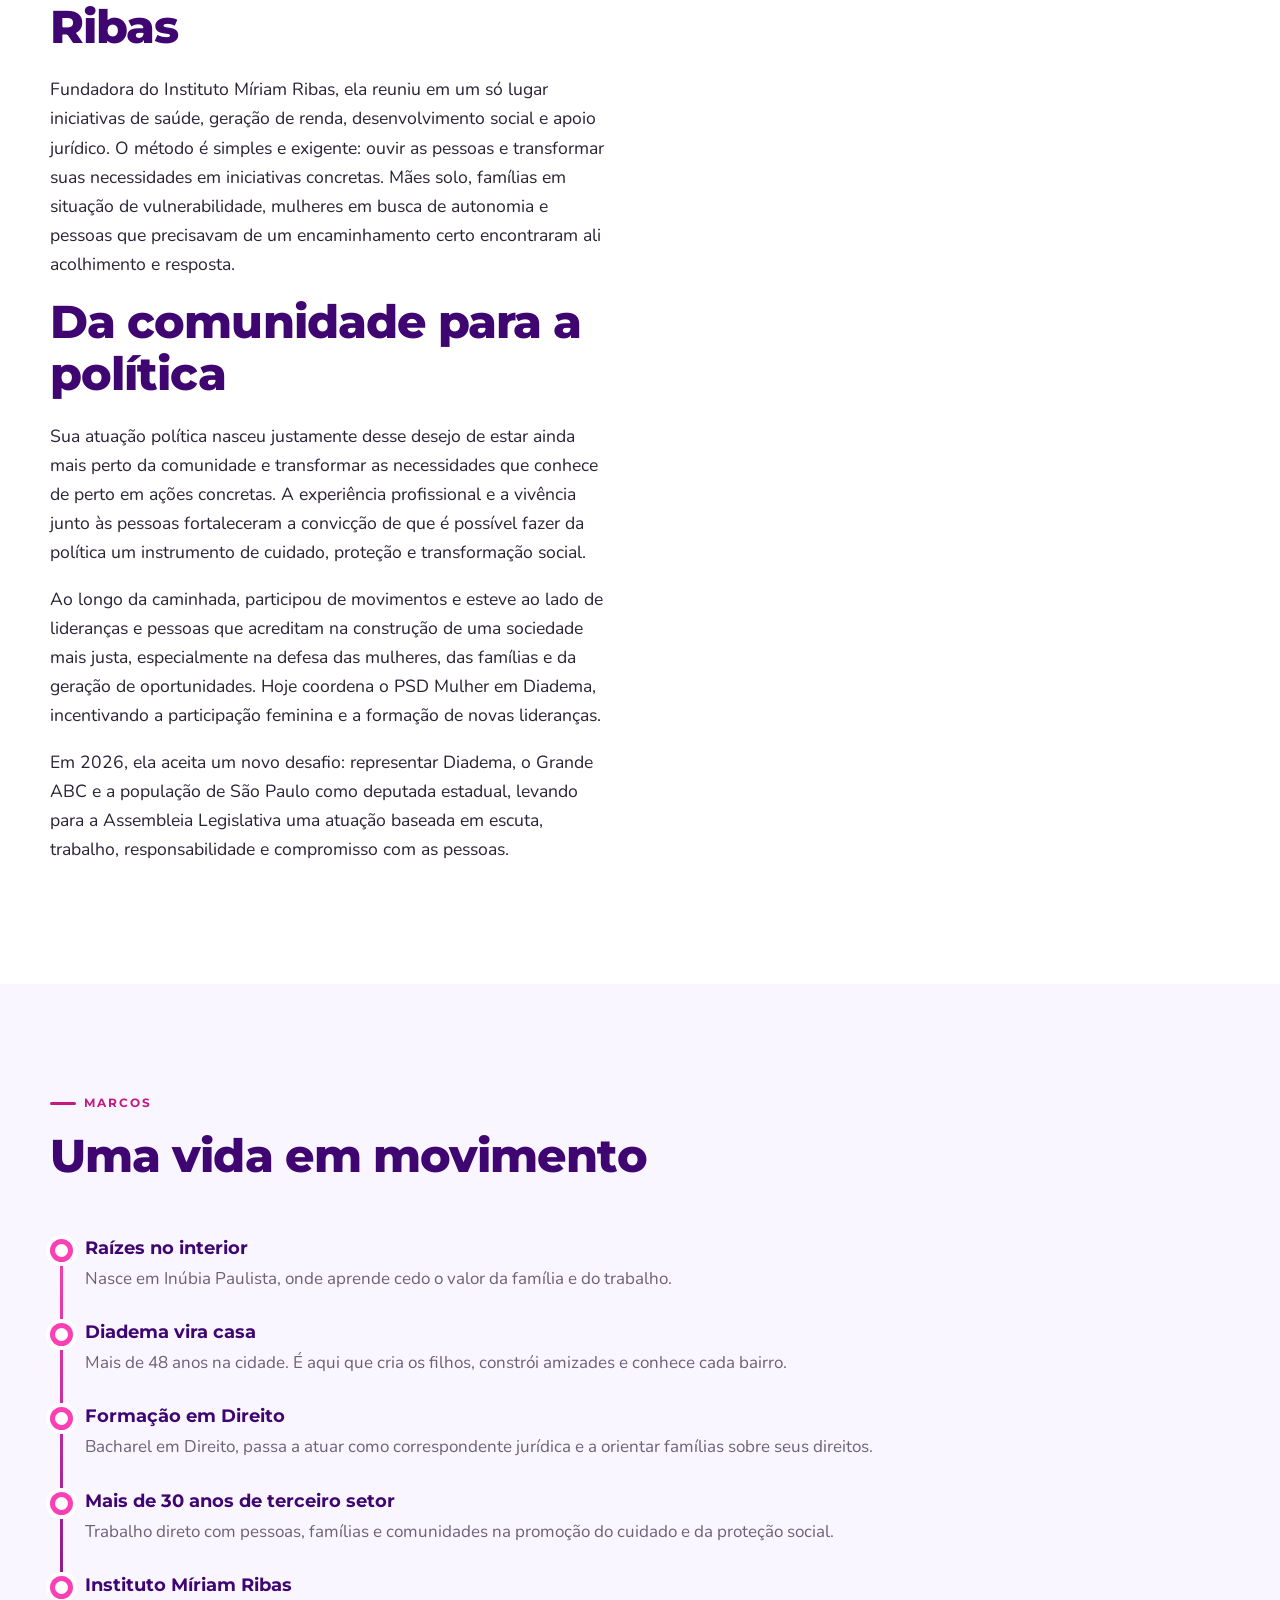
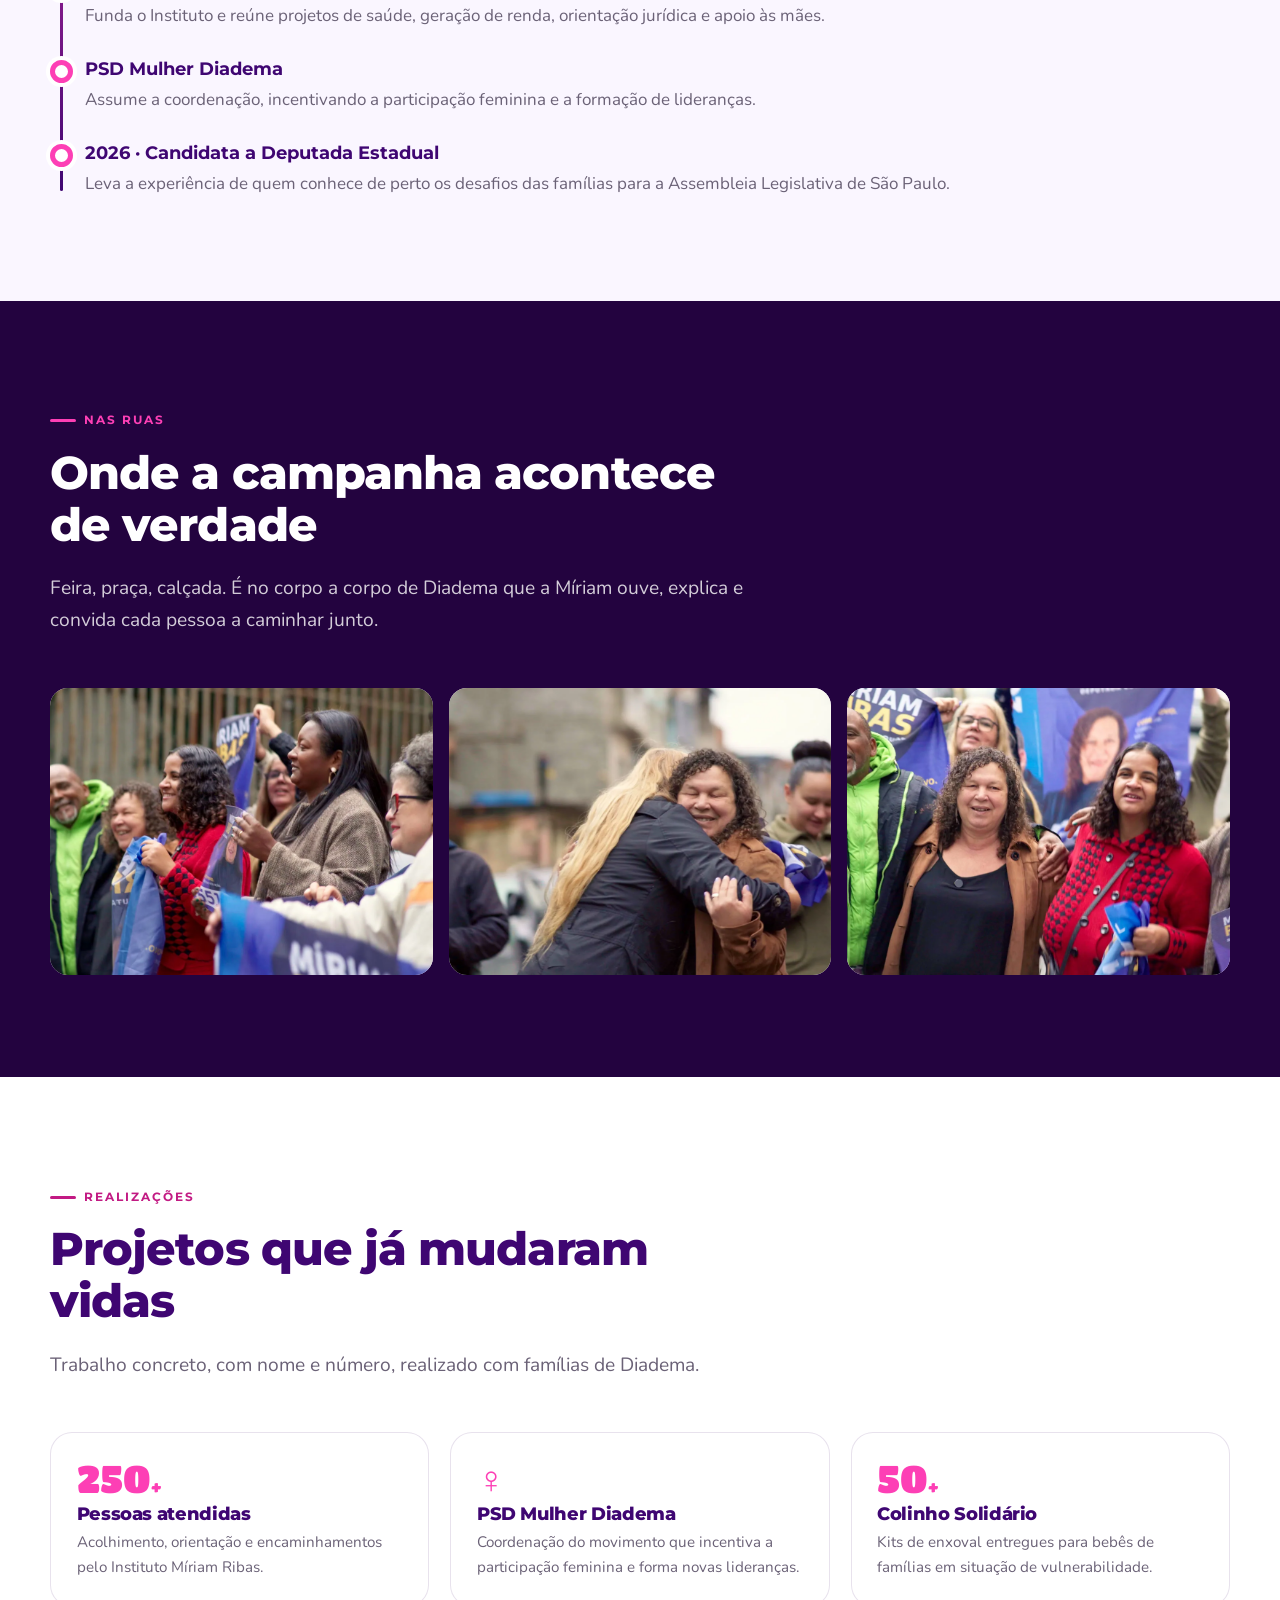
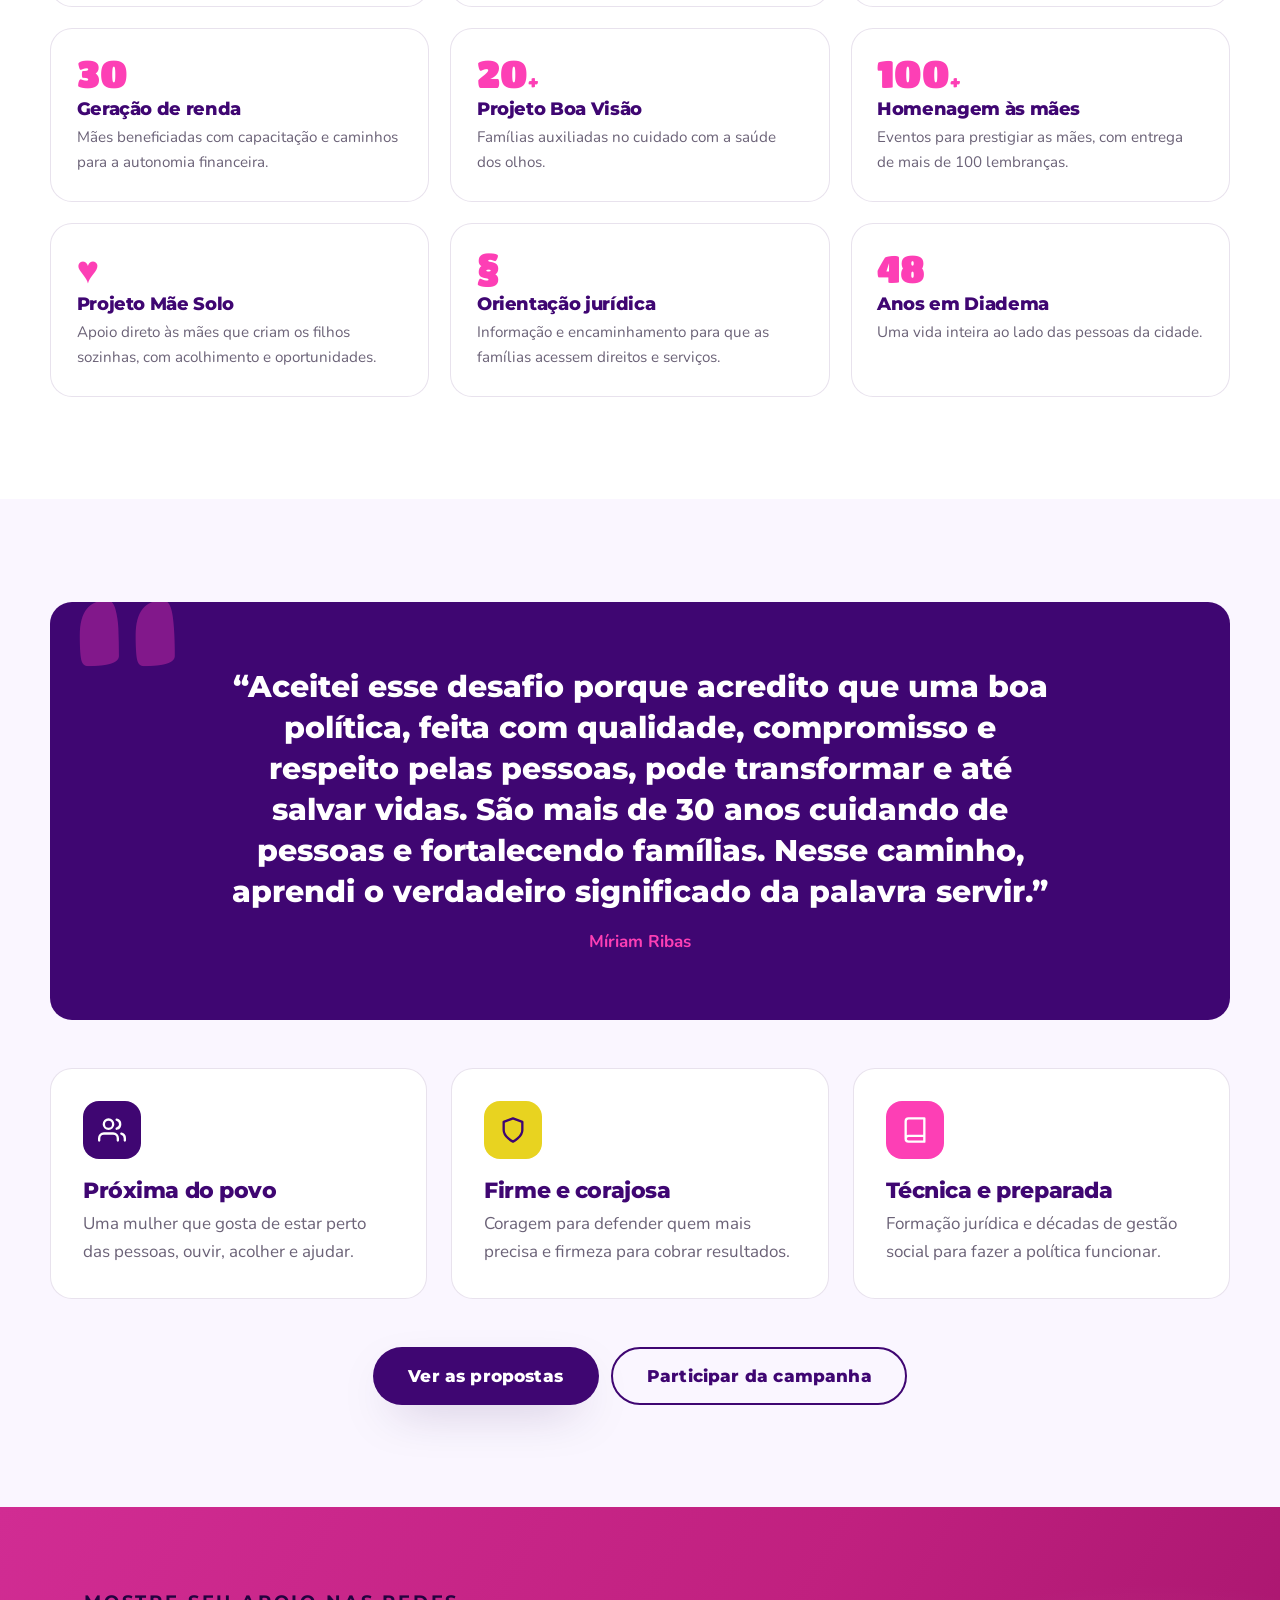
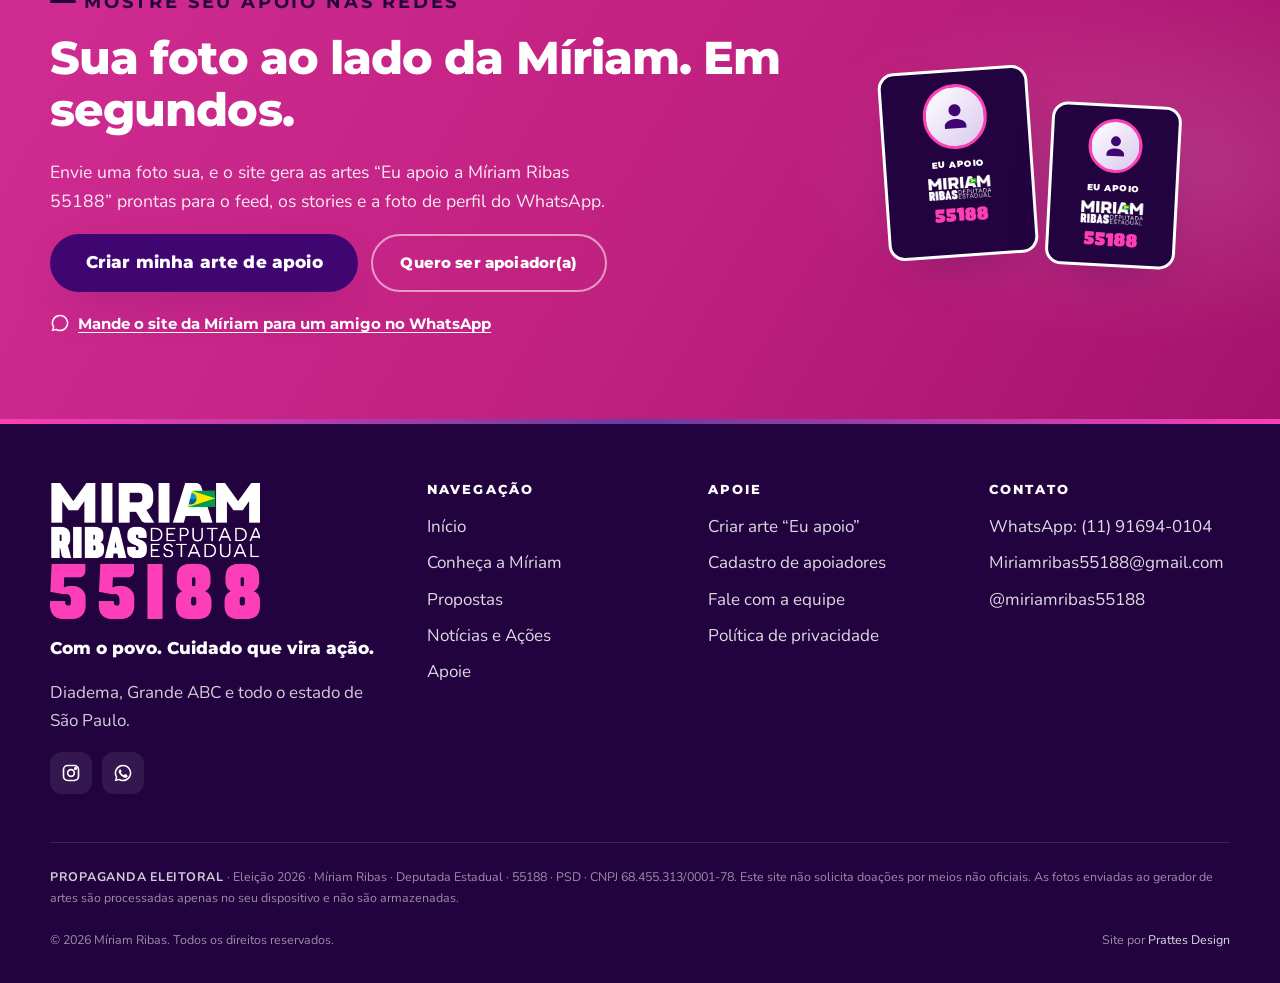
==== commit be66b1e2: "Home com "Como votar" e colinha digital; site para mandar no WhatsApp - Seção #como-votar: contagem " ====
--- a/conheca-a-miriam.html
+++ b/conheca-a-miriam.html
@@ -220,6 +220,7 @@
         <a href="participe.html#eu-apoio" class="btn btn--roxo btn--lg">Criar minha arte de apoio</a>
         <a href="participe.html#cadastro" class="btn btn--outline-branco">Quero ser apoiador(a)</a>
       </div>
+      <a class="apoio-banner__share" href="#" data-share-wa><svg viewBox="0 0 24 24" fill="currentColor" aria-hidden="true"><path d="M12 2a10 10 0 0 0-8.6 15.1L2 22l5-1.3A10 10 0 1 0 12 2Zm0 18.2a8.2 8.2 0 0 1-4.2-1.2l-.3-.2-3 .8.8-2.9-.2-.3A8.2 8.2 0 1 1 12 20.2Z"/></svg>Mande o site da Míriam para um amigo no WhatsApp</a>
     </div>
     <div class="apoio-banner__mock reveal" data-delay="2" aria-hidden="true">
       <div class="apoio-mock">
--- a/assets/css/style.css
+++ b/assets/css/style.css
@@ -644,6 +644,28 @@
 .form__msg.ok { display: block; background: #E8F8EE; color: #1B7A3D; }
 .form__msg.erro { display: block; background: #FDE8EF; color: #B3123F; }
 .hp { position: absolute; left: -9999px; opacity: 0; height: 0; width: 0; }
+
+/* ---------- como votar + colinha ---------- */
+.votar { display: grid; grid-template-columns: 1.1fr .9fr; gap: clamp(2rem, 5vw, 4.5rem); align-items: center; }
+.votar h2 { color: #fff; }
+.votar__contagem { display: inline-block; margin: .2rem 0 1.4rem; padding: .45rem 1rem; border-radius: 999px; background: var(--amarelo, #E8D320); color: var(--roxo-900); font-family: var(--font-titulo); font-weight: 800; }
+.votar__passos { list-style: none; padding: 0; margin: 0 0 1.8rem; display: grid; gap: .9rem; }
+.votar__passos li { display: flex; gap: .9rem; align-items: flex-start; color: rgba(255, 255, 255, .85); font-size: 1.08rem; }
+.votar__passos li > span { flex: none; width: 36px; height: 36px; border-radius: 50%; background: var(--rosa); color: #fff; display: grid; place-items: center; font-family: var(--font-titulo); font-weight: 900; }
+.votar__passos strong { color: #fff; }
+.votar__nota { margin: 1.2rem 0 0; font-size: .95rem; color: rgba(255, 255, 255, .72); border-left: 3px solid var(--amarelo, #E8D320); padding-left: .8rem; }
+.votar__colinha { display: flex; justify-content: center; }
+.votar__colinha img { width: 100%; max-width: 440px; height: auto; border-radius: var(--radius); box-shadow: 0 30px 70px -20px rgba(0, 0, 0, .6); transform: rotate(2deg); }
+@media (max-width: 960px) {
+  .votar { grid-template-columns: 1fr; }
+  .votar > div:first-child { text-align: center; }
+  .votar__passos { text-align: left; max-width: 480px; margin-inline: auto; }
+  .votar .btn-group { justify-content: center; }
+  .votar__nota { text-align: left; max-width: 480px; margin-inline: auto; }
+  .votar__colinha img { max-width: 340px; transform: none; }
+}
+.apoio-banner__share { display: inline-flex; align-items: center; gap: .5rem; margin-top: 1.2rem; color: #fff; font-family: var(--font-titulo); font-weight: 700; font-size: .95rem; text-decoration: underline; text-underline-offset: 3px; }
+.apoio-banner__share svg { width: 20px; height: 20px; flex: none; }
 
 /* ---------- perguntas frequentes (details/summary, sem JS) ---------- */
 .faq { max-width: 820px; margin-inline: auto; display: grid; gap: .75rem; }
